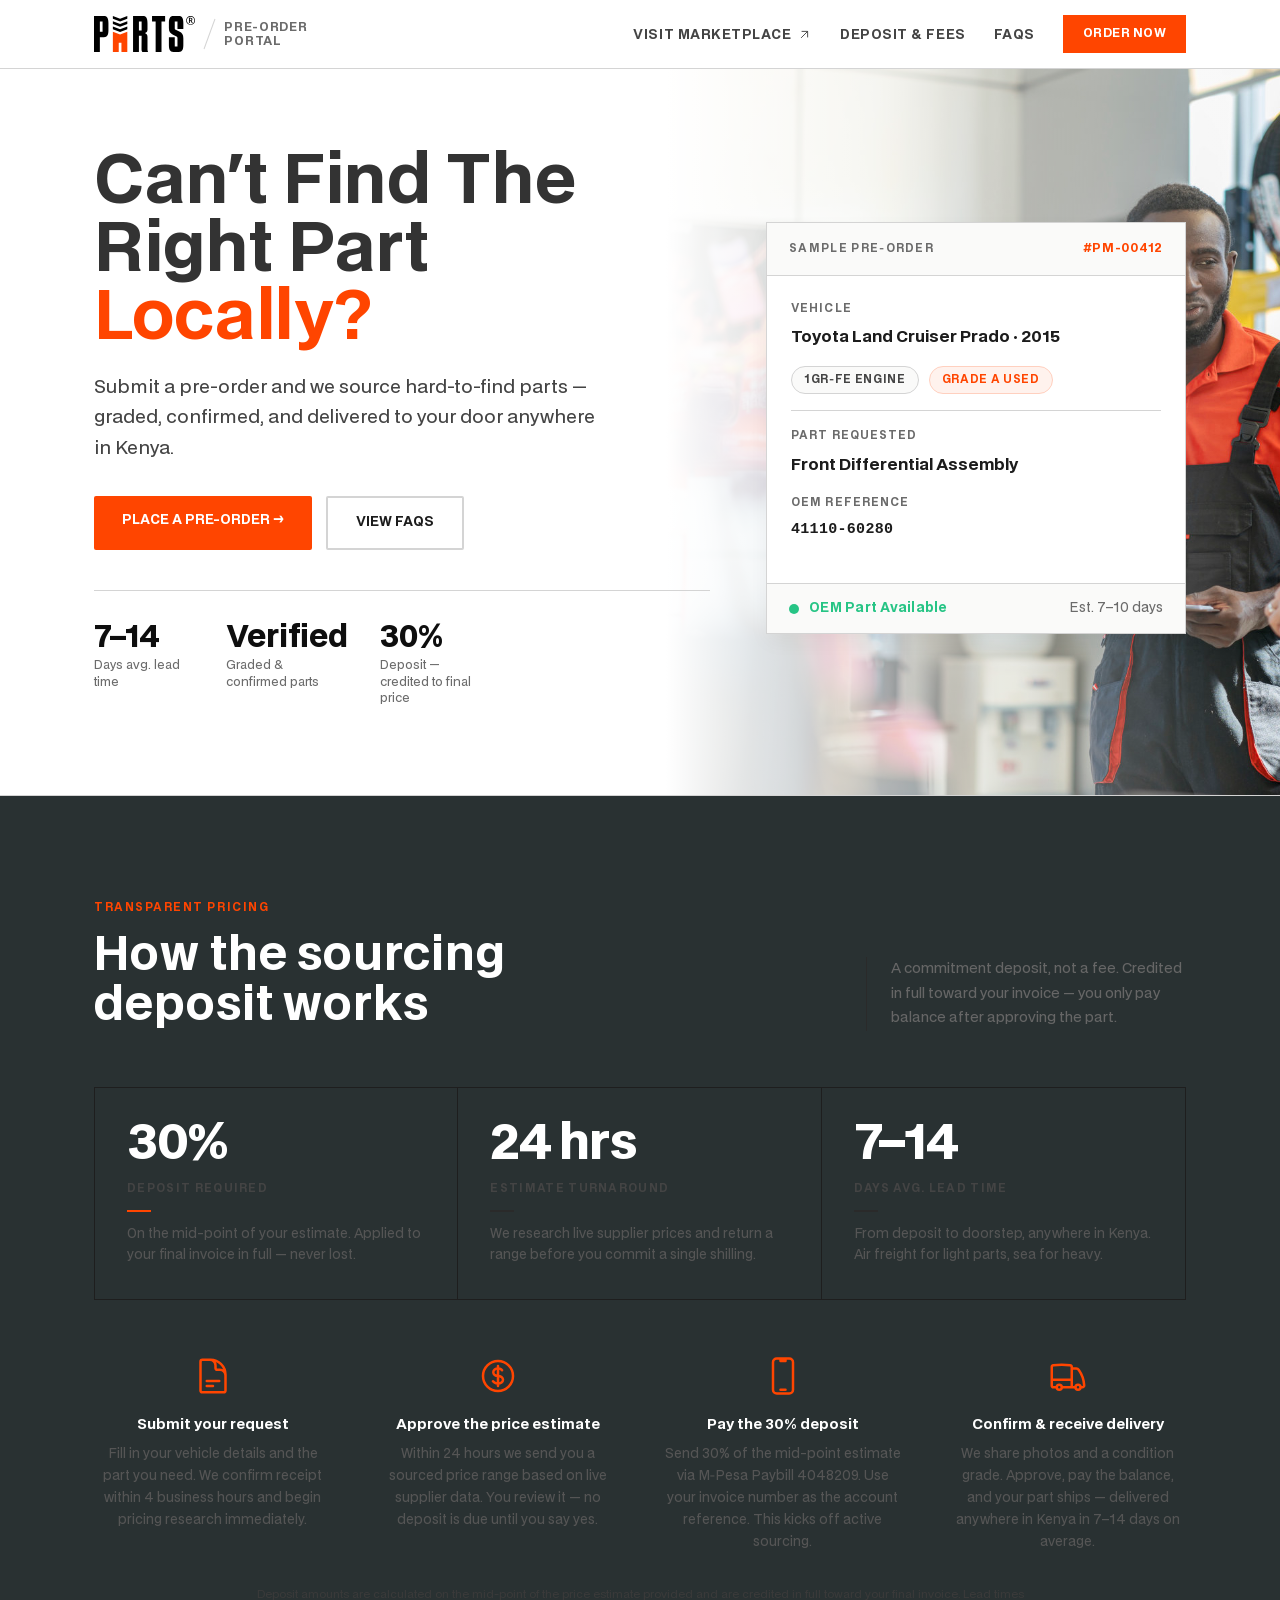
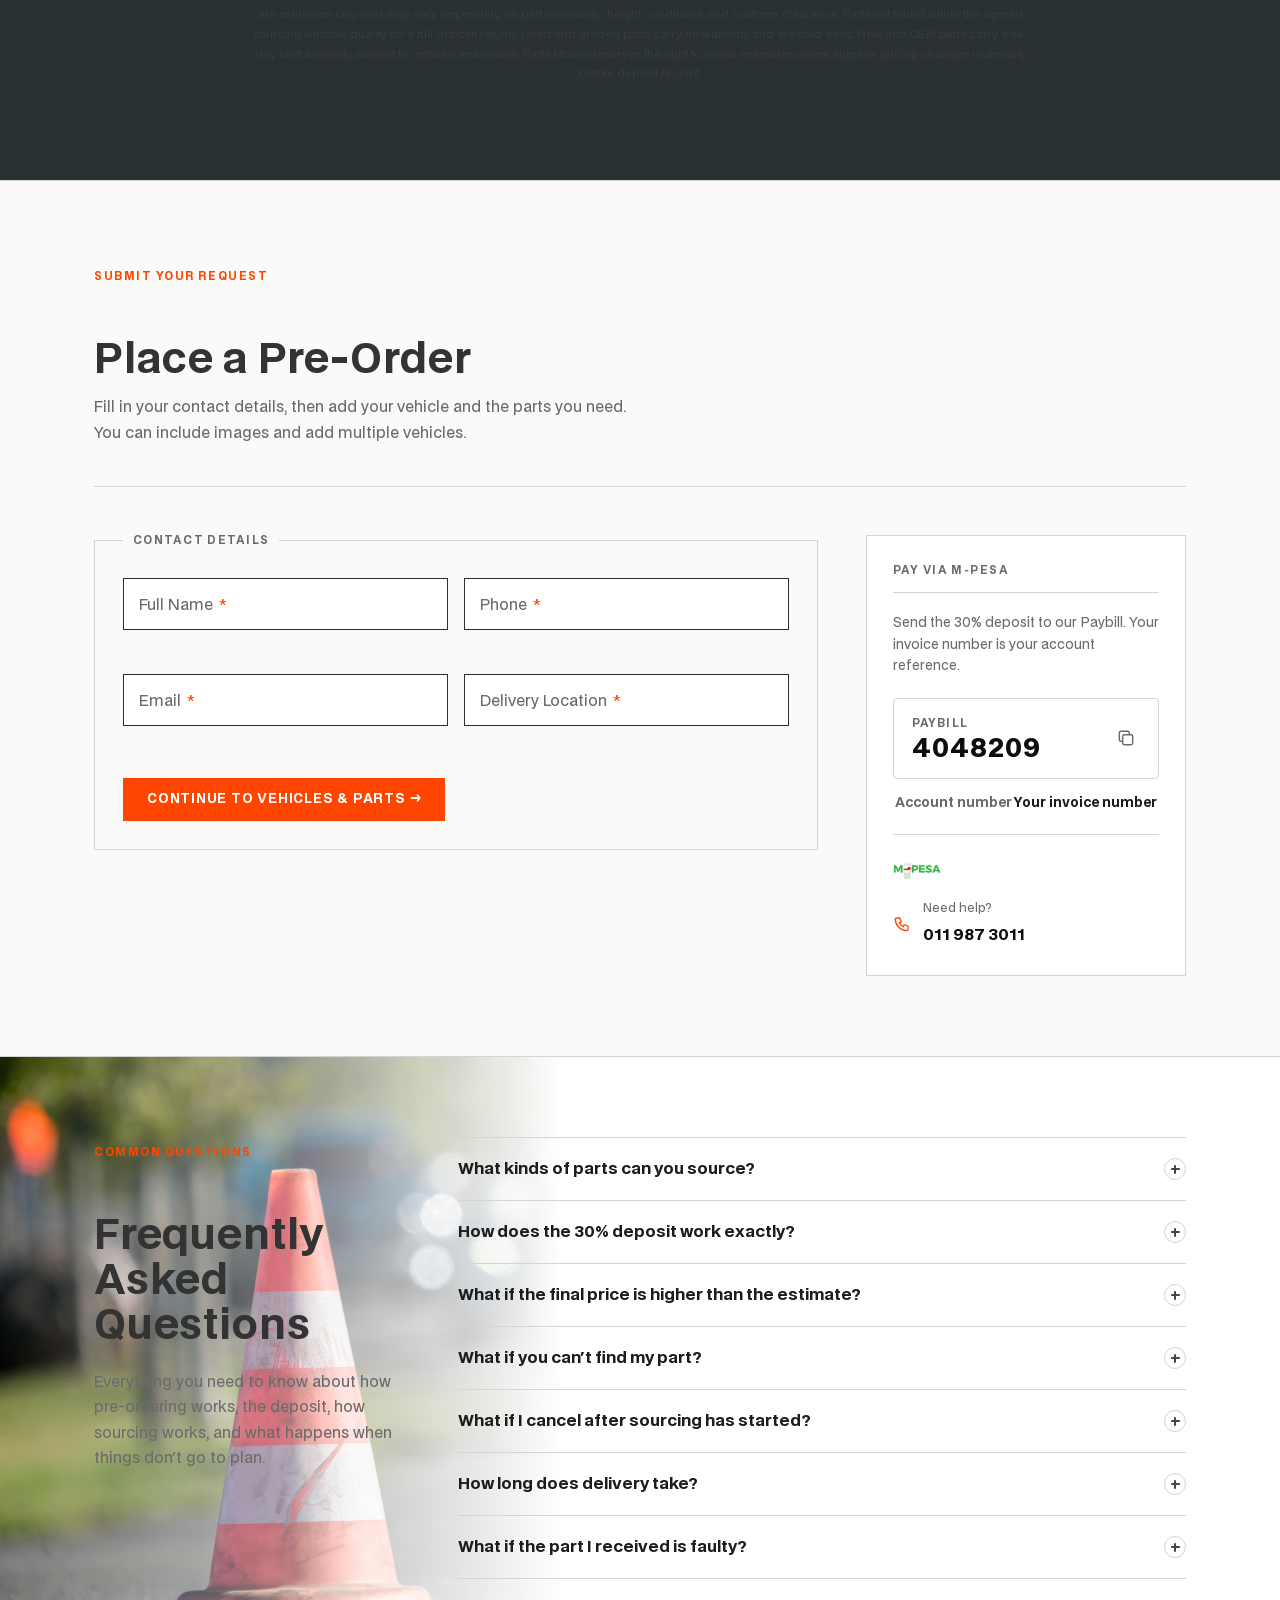
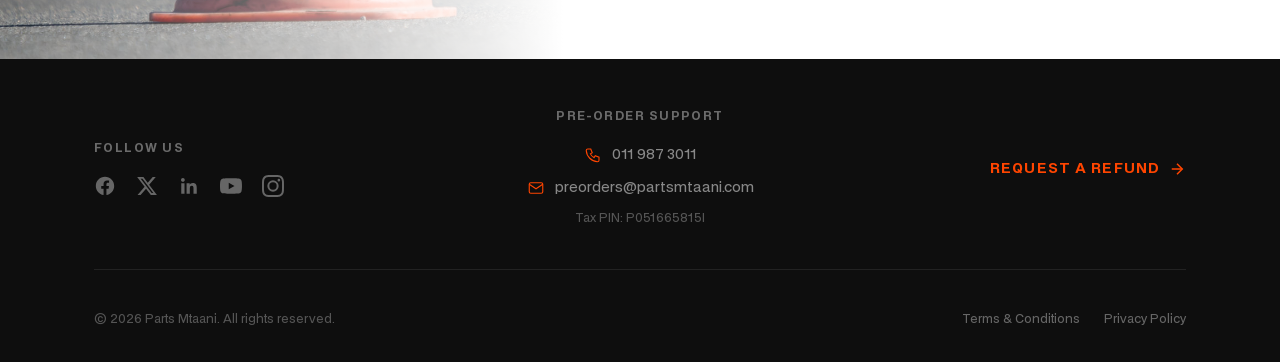
==== index.html @ 6c91dc9e "Update index.html" ====
<!DOCTYPE html>
<html lang="en">
<head>
  <meta charset="utf-8">
  <meta name="viewport" content="width=device-width, initial-scale=1, shrink-to-fit=no">
  <meta name="description" content="Pre-order auto parts for multiple vehicles — source genuine OEM &amp; aftermarket parts across Kenya.">
  <meta property="og:title" content="Pre-Order Auto Parts | Parts Mtaani">
  <meta property="og:description" content="Source genuine auto parts for multiple vehicles with quality verification and warranty — delivered across Kenya.">
  <title>Pre-Order Parts | Parts Mtaani</title>
  <link rel="stylesheet" href="assets/css/uikit.min.css">
  <link rel="preconnect" href="https://fonts.googleapis.com">
  <link rel="preconnect" href="https://fonts.gstatic.com" crossorigin>
  <link href="https://fonts.googleapis.com/css2?family=Outfit:wght@600;700;800&family=Inter:opsz,wght@14..32,400;14..32,500;14..32,600&display=swap" rel="stylesheet">
  <link rel="stylesheet" href="assets/css/styles.css">
  <link rel="icon" href="favicon.svg">
  <style>
    @media (max-width: 900px) {
      #sourcing-fee .sf-stat-bar { grid-template-columns: 1fr !important; }
      #sourcing-fee .sf-stat-bar > div { border-right: none !important; border-bottom: 1px solid #1e1e1e; }
      #sourcing-fee .sf-header-inner { flex-direction: column !important; align-items: flex-start !important; }
      #sourcing-fee .sf-steps-row { grid-template-columns: 1fr 1fr !important; gap: 32px !important; }
    }
    @media (max-width: 600px) {
      #sourcing-fee .sf-stat-num { font-size: 36px !important; }
      #sourcing-fee .sf-steps-row { grid-template-columns: 1fr !important; gap: 28px !important; }
      #sourcing-fee .sf-steps-row > div { flex-direction: row !important; align-items: flex-start !important; text-align: left !important; gap: 16px !important; }
      #sourcing-fee .sf-steps-row > div svg { width: 28px !important; height: 28px !important; margin-top: 2px; }
    }
    /* Border unification */
    .form-fieldset { border-color: var(--line) !important; }
    .payment-aside { border-color: var(--line) !important; }
  </style>
<body>

<!-- NAV -->
<nav class="nav">
  <div class="nav-inner">
    <a class="logo" href="/">
      <img class="logo-img" src="assets/img/logo.svg" alt="Parts Mtaani" onerror="this.style.display='none'">
      <span class="logo-slash"></span>
      <span class="logo-sub">pre-order<br>portal</span>
    </a>
    <ul class="nav-links" id="nav-links">
      <li><a href="https://prelaunch.partsmtaani.com" target="_blank" rel="noopener">Visit Marketplace
        <svg viewBox="0 0 24 24" fill="none" stroke="currentColor" stroke-width="1.75" stroke-linecap="round" stroke-linejoin="round"><path stroke="none" d="M0 0h24v24H0z" fill="none"/><line x1="17" y1="7" x2="7" y2="17"/><polyline points="8 7 17 7 17 16"/></svg>
      </a></li>
      <li><a href="#sourcing-fee">Deposit &amp; Fees</a></li>
      <li><a href="#faq">FAQs</a></li>
      <li><a href="#order-form" class="btn-nav">Order Now</a></li>
    </ul>
    <button class="nav-hamburger" id="nav-hamburger" aria-label="Menu">
      <svg class="hamburger-icon" width="20" height="20" viewBox="0 0 24 24" fill="none" stroke="currentColor" stroke-width="2" stroke-linecap="round" stroke-linejoin="round"><path d="M3.75 6.75h16.5M3.75 12h16.5m-16.5 5.25h16.5"/></svg>
      <svg class="close-icon" width="20" height="20" viewBox="0 0 24 24" fill="none" stroke="currentColor" stroke-width="2" stroke-linecap="round" stroke-linejoin="round" style="display:none;"><path d="M18 6L6 18M6 6l12 12"/></svg>
    </button>
  </div>
</nav>

<!-- HERO -->
<section id="hero">
  <div class="wrap">
    <div class="hero-grid">
      <div>
        <h1>Can't Find The Right Part <em style="font-style:normal;color:var(--orange)">Locally?</em></h1>
        <p class="hero-desc">Submit a pre-order and we source hard-to-find parts — graded, confirmed, and delivered to your door anywhere in Kenya.</p>
        <div class="hero-actions">
          <a href="#order-form" class="btn-primary">Place a Pre-Order →</a>
          <a href="#faq" class="btn-outline">View FAQs</a>
        </div>
        <div class="hero-stats">
          <div><div class="hero-stat-num">7–14</div><div class="hero-stat-label">Days avg. lead time</div></div>
          <div><div class="hero-stat-num">Verified</div><div class="hero-stat-label">Graded &amp; confirmed parts</div></div>
          <div><div class="hero-stat-num">30%</div><div class="hero-stat-label">Deposit — credited to final price</div></div>
        </div>
      </div>
      <div class="hero-card">
        <div class="hero-card-header">
          <span class="hero-card-eyebrow">Sample Pre‑Order</span>
          <span class="hero-card-id">#PM-00412</span>
        </div>
        <div class="hero-card-body">
          <div class="field">
            <div class="hc-label">Vehicle</div>
            <div class="hc-val">Toyota Land Cruiser Prado · 2015</div>
          </div>
          <div class="hc-meta-row">
            <span class="hc-meta-pill">1GR‑FE Engine</span>
            <span class="hc-meta-pill orange">Grade A Used</span>
          </div>
          <hr class="hc-divider">
          <div class="field">
            <div class="hc-label">Part Requested</div>
            <div class="hc-val">Front Differential Assembly</div>
          </div>
          <div class="field">
            <div class="hc-label">OEM Reference</div>
            <div class="hc-val hc-val-mono">41110‑60280</div>
          </div>
        </div>
        <div class="hero-card-footer">
          <div class="hc-status-row">
            <span class="hc-status-dot"></span>
            <span class="hc-status-label">OEM Part Available</span>
          </div>
          <span class="hc-eta">Est. 7–10 days</span>
        </div>
      </div>
    </div>
  </div>
</section>

<!-- SOURCING FEE -->
<section id="sourcing-fee" style="background-color:#293132;background-image:url('data:image/svg+xml,%3Csvg xmlns=''http://www.w3.org/2000/svg'' width=''360'' height=''360'' viewBox=''0 0 360 360''%3E%3Cpath fill=''%23d7cdcc'' fill-opacity=''0.09'' d=''M0 85.02l4.62-4.27a49.09 49.09 0 0 0 7.33 3.74l-1.2 10.24 2.66.87 5.05-9c2.62.65 5.34 1.08 8.12 1.28L28.6 98h2.8l2.02-10.12c2.74-.2 5.46-.62 8.12-1.28l5.05 8.99 2.66-.86-1.2-10.24c2.55-1.03 5-2.29 7.33-3.74l7.58 7 2.26-1.65-4.3-9.38a48.3 48.3 0 0 0 5.8-5.8l9.38 4.3 1.65-2.26-7-7.58a49.09 49.09 0 0 0 3.74-7.33l10.24 1.2.87-2.66-9-5.05a48.07 48.07 0 0 0 1.28-8.12L88 41.4v-2.8l-10.12-2.02c-.2-2.74-.62-5.46-1.28-8.12l8.99-5.05-.86-2.66-10.24 1.2c-1.03-2.55-2.29-5-3.74-7.33l7-7.58-1.65-2.26-9.38 4.3a48.3 48.3 0 0 0-5.8-5.8L62.42 0h2.16l-1.25 2.72a50.31 50.31 0 0 1 3.95 3.95l9.5-4.36 3.52 4.85-7.08 7.68c.94 1.6 1.79 3.27 2.54 4.98l10.38-1.21 1.85 5.7-9.11 5.12c.39 1.8.68 3.65.87 5.52L90 37v6l-10.25 2.05a49.9 49.9 0 0 1-.87 5.52l9.11 5.12-1.85 5.7-10.38-1.21c-.75 1.7-1.6 3.37-2.54 4.98l7.08 7.68-3.52 4.85-9.5-4.36a50.31 50.31 0 0 1-3.95 3.95l4.36 9.5-4.85 3.52-7.68-7.08c-1.6.94-3.27 1.79-4.98 2.54l1.21 10.38-5.7 1.85-5.12-9.11c-1.8.39-3.65.68-5.52.87L33 100h-6l-2.05-10.25a49.9 49.9 0 0 1-5.52-.87l-5.12 9.11-5.7-1.85 1.21-10.38c-1.7-.75-3.37-1.6-4.98-2.54L0 87.68v-2.66zM0 52.7V27.3l8.38 4.84a22.96 22.96 0 0 0 0 15.72L0 52.7zm0-39.16A39.91 39.91 0 0 1 26 .2v17.15a22.98 22.98 0 0 0-13.62 7.86L0 18.06v-4.52zm0 52.92v-4.52l12.38-7.15A22.98 22.98 0 0 0 26 62.65V79.8A39.91 39.91 0 0 1 0 66.46zM34 79.8V62.65a22.98 22.98 0 0 0 13.62-7.86l14.85 8.58A39.97 39.97 0 0 1 34 79.8zm32.48-23.36l-14.86-8.58a22.96 22.96 0 0 0 0-15.72l14.86-8.58A39.86 39.86 0 0 1 70 40a39.9 39.9 0 0 1-3.52 16.44zm-4.01-39.8L47.62 25.2A22.98 22.98 0 0 0 34 17.35V.2a39.97 39.97 0 0 1 28.47 16.43v.01zM0 50.38l5.98-3.45a25.01 25.01 0 0 1 0-13.88L0 29.6v20.78zm.5-34.35l11.48 6.63c3.27-3.4 7.44-5.8 12.02-6.94V2.47A37.96 37.96 0 0 0 .5 16.04v-.01zm0 47.92A37.96 37.96 0 0 0 24 77.53V64.28a24.97 24.97 0 0 1-12.02-6.95L.5 63.96v-.01zM36 77.53a37.96 37.96 0 0 0 23.5-13.57l-11.48-6.63A24.97 24.97 0 0 1 36 64.28v13.25zm29.5-23.96a37.91 37.91 0 0 0 0-27.14l-11.48 6.63a25.01 25.01 0 0 1 0 13.88l11.49 6.63h-.01zm-6-37.53A37.96 37.96 0 0 0 36 2.47v13.25c4.66 1.15 8.8 3.6 12.02 6.95l11.48-6.63zM30 54a14 14 0 1 1 0-28 14 14 0 0 1 0 28zm0-2a12 12 0 1 0 0-24 12 12 0 0 0 0 24zm0-2a10 10 0 1 1 0-20 10 10 0 0 1 0 20zm0-2a8 8 0 1 0 0-16 8 8 0 0 0 0 16zm77.47 45.17l-1.62-5.97 5.67-2.06 2.61 5.64c1.09-.25 2.2-.44 3.33-.58l.52-6.2h6.04l.52 6.2c1.13.14 2.24.33 3.33.58l2.6-5.64 5.68 2.06-1.62 5.97c1.02.51 2 1.07 2.95 1.69l4.35-4.38 4.62 3.88-3.53 5c.8.84 1.53 1.71 2.23 2.62l5.52-2.6 3.02 5.23-4.98 3.46c.46 1.06.86 2.14 1.2 3.25l6.02-.54 1.05 5.94-5.84 1.54c.07 1.16.07 2.32 0 3.48l5.84 1.54-1.05 5.94-6.02-.54c-.34 1.1-.74 2.2-1.2 3.25l4.98 3.46-3.02 5.22-5.52-2.6c-.7.92-1.44 1.8-2.23 2.62l3.53 5-4.62 3.89-4.35-4.38a30.2 30.2 0 0 1-2.95 1.69l1.62 5.97-5.67 2.06-2.61-5.64c-1.09.25-2.2.44-3.33.58l-.52 6.2h-6.04l-.52-6.2a30.27 30.27 0 0 1-3.33-.58l-2.6 5.64-5.68-2.06 1.62-5.97c-1.01-.5-2-1.07-2.95-1.69l-4.35 4.38-4.62-3.88 3.53-5a32.5 32.5 0 0 1-2.23-2.62l-5.52 2.6-3.02-5.23 4.98-3.46a29.66 29.66 0 0 1-1.2-3.25l-6.02.54-1.05-5.94 5.84-1.54a30.28 30.28 0 0 1 0-3.48l-5.84-1.54 1.05-5.94 6.02.54c.34-1.1.74-2.2 1.2-3.25l-4.98-3.46 3.02-5.22 5.52 2.6c.7-.92 1.44-1.8 2.23-2.62l-3.53-5 4.62-3.89 4.35 4.38a30.2 30.2 0 0 1 2.95-1.69zm15.2-1.12l-.5-6.05h-2.34l-.5 6.05c-2.18.13-4.3.5-6.32 1.1l-2.54-5.5-2.2.8 1.6 5.85a27.97 27.97 0 0 0-5.56 3.21l-4.27-4.3-1.79 1.5 3.5 4.95a28.14 28.14 0 0 0-4.12 4.92l-5.5-2.59-1.16 2.02 4.98 3.46a27.8 27.8 0 0 0-2.2 6.03l-6.03-.55-.4 2.3 5.86 1.54a28.3 28.3 0 0 0 0 6.42l-5.87 1.55.4 2.3 6.05-.56a27.8 27.8 0 0 0 2.2 6.03l-5 3.47 1.17 2.02 5.49-2.59a28.14 28.14 0 0 0 4.12 4.92l-3.5 4.96 1.79 1.5 4.27-4.31a27.97 27.97 0 0 0 5.56 3.21l-1.6 5.85 2.2.8 2.54-5.5c2.02.6 4.14.97 6.32 1.1l.5 6.05h2.34l.5-6.05c2.18-.13 4.3-.5 6.32-1.1l2.54 5.5 2.2-.8-1.6-5.85a27.97 27.97 0 0 0 5.56-3.21l4.27 4.3 1.79-1.5-3.5-4.95a28.14 28.14 0 0 0 4.12-4.92l5.5 2.59 1.16-2.02-4.98-3.46a27.8 27.8 0 0 0 2.2-6.03l6.03.55.4-2.3-5.86-1.54a28.3 28.3 0 0 0 0-6.42l5.87-1.55-.4-2.3-6.05.56a27.8 27.8 0 0 0-2.2-6.03l4.99-3.46-1.17-2.02-5.49 2.59a28.14 28.14 0 0 0-4.12-4.92l3.5-4.96-1.79-1.5-4.27 4.31a27.97 27.97 0 0 0-5.56-3.21l1.6-5.85-2.2-.8-2.54 5.5c-2.02-.6-4.14-.97-6.32-1.1l.01-.01zM121 128a8 8 0 1 1 0-16 8 8 0 0 1 0 16zm0-2a6 6 0 1 0 0-12 6 6 0 0 0 0 12zm0-18a5 5 0 1 1 0-10 5 5 0 0 1 0 10zm8.49 3.51a5 5 0 1 1 6.95-7.2 5 5 0 0 1-6.95 7.2zM133 120a5 5 0 1 1 10 0 5 5 0 0 1-10 0zm-3.51 8.49a5 5 0 1 1 7.2 6.95 5 5 0 0 1-7.2-6.95zM121 132a5 5 0 1 1 0 10 5 5 0 0 1 0-10zm-8.49-3.51a5 5 0 1 1-6.95 7.2 5 5 0 0 1 6.95-7.2zM109 120a5 5 0 1 1-10 0 5 5 0 0 1 10 0zm3.51-8.49a5 5 0 1 1-7.2-6.95 5 5 0 0 1 7.2 6.95zM121 106a3 3 0 1 0 0-6 3 3 0 0 0 0 6zm9.9 4.1a3 3 0 1 0 4.39-4.09 3 3 0 0 0-4.39 4.09zm4.1 9.9a3 3 0 1 0 6 0 3 3 0 0 0-6 0zm-4.1 9.9a3 3 0 1 0 4.09 4.39 3 3 0 0 0-4.09-4.39zM121 134a3 3 0 1 0 0 6 3 3 0 0 0 0-6zm-9.9-4.1a3 3 0 1 0-4.39 4.09 3 3 0 0 0 4.39-4.09zM107 120a3 3 0 1 0-6 0 3 3 0 0 0 6 0zm4.1-9.9a3 3 0 1 0-4.09-4.39 3 3 0 0 0 4.09 4.39zm129.42-6.95v.01c.87.07 1.74.17 2.6.3l1.5-3.91 1.94-3.64 3.89.97v4.13l-.5 4.13c.83.28 1.64.59 2.44.93l2.42-3.43 2.76-3.07 3.54 1.88-1 4-1.49 3.89c.73.47 1.45.97 2.15 1.49l3.19-2.76 3.42-2.3 2.97 2.67-1.93 3.65-2.38 3.4c.6.64 1.2 1.3 1.76 1.99l3.68-1.94 3.85-1.48 2.29 3.28-2.7 3.11-3.12 2.82c.43.76.84 1.53 1.22 2.32l4.04-1 4.1-.5 1.43 3.73-3.37 2.37-3.7 1.98c.23.84.44 1.68.62 2.54l4.17.01 4.1.5.48 3.97-3.85 1.48-4.06 1.02c.03.87.03 1.75 0 2.62l4.06 1.02 3.85 1.48-.48 3.97-4.1.51h-4.17c-.18.86-.39 1.71-.63 2.54l3.7 1.98 3.38 2.37-1.43 3.73-4.1-.5-4.04-1c-.38.79-.79 1.56-1.22 2.32l3.13 2.82 2.7 3.11-2.3 3.28-3.85-1.48-3.68-1.95a37 37 0 0 1-1.76 2l2.38 3.41 1.93 3.64-2.97 2.67-3.42-2.3-3.19-2.76a40.1 40.1 0 0 1-2.15 1.48l1.48 3.9 1 4-3.53 1.88-2.76-3.07-2.42-3.43c-.8.33-1.61.65-2.45.93l.5 4.13v4.13l-3.88.97-1.94-3.65-1.5-3.9c-.86.13-1.73.23-2.6.31L240 187l-1 4h-4l-1-4-.52-4.16a37.6 37.6 0 0 1-2.6-.3l-1.5 3.91-1.94 3.64-3.89-.97v-4.13l.5-4.13c-.83-.28-1.64-.59-2.44-.93l-2.42 3.43-2.76 3.07-3.54-1.88 1-4 1.49-3.89c-.74-.47-1.45-.97-2.15-1.49l-3.19 2.76-3.42 2.3-2.97-2.67 1.93-3.65 2.38-3.4c-.61-.65-1.2-1.31-1.76-1.99l-3.68 1.94-3.85 1.48-2.29-3.28 2.7-3.11 3.12-2.82c-.43-.76-.84-1.53-1.22-2.32l-4.04 1-4.1.5-1.43-3.73 3.37-2.37 3.7-1.98c-.23-.84-.44-1.68-.62-2.54l-4.17-.01-4.1-.5-.48-3.97 3.85-1.48 4.06-1.02c-.03-.87-.03-1.75 0-2.62l-4.06-1.02-3.85-1.48.48-3.97 4.1-.51h4.17c.18-.86.39-1.71.63-2.54l-3.7-1.98-3.38-2.37 1.43-3.73 4.1.5 4.04 1c.38-.79.79-1.56 1.22-2.32l-3.13-2.82-2.7-3.11 2.3-3.28 3.85 1.48 3.68 1.95a37 37 0 0 1 1.76-2l-2.38-3.41-1.93-3.64 2.97-2.67 3.42 2.3 3.19 2.76c.7-.52 1.41-1.02 2.15-1.48l-1.48-3.9-1-4 3.53-1.88 2.76 3.07 2.42 3.43c.8-.33 1.61-.65 2.45-.93l-.5-4.13v-4.13l3.88-.97 1.94 3.65 1.5 3.9c.86-.13 1.73-.23 2.6-.31L234 99l1-4h4l1 4 .52 4.15zm-14.3 3.4c-1.83.54-3.6 1.21-5.3 2l-3.5-4.97-1.38-1.53-.88.47.5 2 2.16 5.67a38.09 38.09 0 0 0-4.66 3.22l-4.61-4-1.71-1.15-.75.67.97 1.82 3.47 4.98a38.22 38.22 0 0 0-3.79 4.28l-5.37-2.84-1.92-.74-.57.82 1.35 1.56 4.52 4.09a37.9 37.9 0 0 0-2.64 5l-5.89-1.45-2.04-.25-.36.94 1.69 1.18 5.36 2.87a37.74 37.74 0 0 0-1.35 5.5l-6.08.01-2.04.25-.12 1 1.92.73 5.9 1.5a38.54 38.54 0 0 0 0 5.65l-5.9 1.49-1.92.74.12.99 2.04.25 6.08.01c.31 1.86.77 3.7 1.35 5.5l-5.36 2.87-1.7 1.18.37.94 2.04-.25 5.9-1.46a37.9 37.9 0 0 0 2.63 5.01l-4.52 4.1-1.35 1.55.57.82 1.92-.74 5.37-2.84a38.22 38.22 0 0 0 3.8 4.28l-3.48 4.98-.97 1.82.75.67 1.7-1.15 4.62-4a38.09 38.09 0 0 0 4.66 3.22l-2.17 5.67-.5 2 .89.47 1.38-1.53 3.5-4.98c1.7.8 3.47 1.47 5.3 2l-.73 6.04v2.06l.97.24.97-1.82 2.2-5.68c1.83.36 3.7.6 5.62.68L236 187l.5 2h1l.5-2 .75-6.04a38.2 38.2 0 0 0 5.62-.68l2.2 5.68.97 1.82.97-.24v-2.06l-.73-6.03c1.83-.54 3.6-1.21 5.3-2l3.5 4.97 1.38 1.53.88-.47-.5-2-2.16-5.67a38.09 38.09 0 0 0 4.66-3.22l4.61 4 1.71 1.15.75-.67-.97-1.82-3.47-4.98a38.22 38.22 0 0 0 3.79-4.28l5.37 2.84 1.92.74.57-.82-1.35-1.56-4.52-4.09c1-1.6 1.88-3.27 2.64-5l5.89 1.45 2.04.25.36-.94-1.69-1.18-5.36-2.87a37.4 37.4 0 0 0 1.35-5.5l6.08-.01 2.04-.25.12-1-1.92-.73-5.9-1.5c.14-1.88.14-3.77 0-5.65l5.9-1.49 1.92-.74-.12-.99-2.04-.25-6.08-.01a37.4 37.4 0 0 0-1.35-5.5l5.36-2.87 1.7-1.18-.37-.94-2.04.25-5.9 1.46a37.9 37.9 0 0 0-2.63-5.01l4.52-4.1 1.35-1.55-.57-.82-1.92.74-5.37 2.84a38.22 38.22 0 0 0-3.8-4.28l3.48-4.98.97-1.82-.75-.67-1.7 1.15-4.62 4a38.09 38.09 0 0 0-4.66-3.22l2.17-5.67.5-2-.89-.47-1.38 1.53-3.5 4.98c-1.7-.8-3.47-1.47-5.3-2l.73-6.04v-2.06l-.97-.24-.97 1.82-2.2 5.68c-1.83-.36-3.7-.6-5.62-.68L238 99l-.5-2h-1l-.5 2-.75 6.04c-1.92.09-3.8.32-5.62.68l-2.2-5.68-.97-1.82-.97.24v2.06l.73 6.03zm-5.85 5.65A34.82 34.82 0 0 1 236 108v6a28.8 28.8 0 0 0-12.63 3.39l-3-5.2v.01zm2.8.83l1 1.74a30.8 30.8 0 0 1 9.83-2.63v-2.01a32.8 32.8 0 0 0-10.83 2.9zm-4.53.17l3 5.2a29.12 29.12 0 0 0-9.24 9.24l-5.2-3a35.18 35.18 0 0 1 11.44-11.44zm-.67 2.84a33.19 33.19 0 0 0-7.93 7.93l1.74 1a31.18 31.18 0 0 1 7.2-7.2l-1.01-1.73zm-11.77 10.33h-.01l5.2 3A28.8 28.8 0 0 0 208 142h-6a34.82 34.82 0 0 1 4.2-15.63zm.83 2.8a32.8 32.8 0 0 0-2.9 10.83h2.01a30.8 30.8 0 0 1 2.63-9.83l-1.74-1zM202.01 144h6.01c.15 4.41 1.3 8.73 3.38 12.63l-5.2 3a34.82 34.82 0 0 1-4.19-15.63zm2.12 2a32.8 32.8 0 0 0 2.9 10.84l1.74-1a30.8 30.8 0 0 1-2.63-9.84h-2.01zm3.07 15.36l5.2-3c2.34 3.74 5.5 6.9 9.24 9.24l-3 5.2a35.18 35.18 0 0 1-11.44-11.44zm2.84.67a33.19 33.19 0 0 0 7.93 7.93l1-1.74a31.18 31.18 0 0 1-7.2-7.2l-1.73 1.01zm10.33 11.77v.01l3-5.2A28.85 28.85 0 0 0 236 172v6a34.82 34.82 0 0 1-15.63-4.2zm2.8-.83a32.8 32.8 0 0 0 10.83 2.9v-2.01a30.8 30.8 0 0 1-9.83-2.63l-1 1.74zm14.83 5.02v-6.01c4.41-.15 8.73-1.3 12.63-3.38l3 5.2a34.82 34.82 0 0 1-15.63 4.19zm2-2.12a32.8 32.8 0 0 0 10.84-2.9l-1-1.74a30.8 30.8 0 0 1-9.84 2.63v2.01zm15.36-3.07l-3-5.2c3.74-2.34 6.9-5.5 9.24-9.24l5.2 3a35.18 35.18 0 0 1-11.44 11.44zm.67-2.84a33.19 33.19 0 0 0 7.93-7.93l-1.74-1a31.18 31.18 0 0 1-7.2 7.2l1.01 1.73zm11.77-10.33h.01l-5.2-3A28.85 28.85 0 0 0 266 144h6a34.82 34.82 0 0 1-4.2 15.63zm-.83-2.8a32.8 32.8 0 0 0 2.9-10.83h-2.01a30.8 30.8 0 0 1-2.63 9.83l1.74 1zm5.02-14.83h-6.01a28.85 28.85 0 0 0-3.38-12.63l5.2-3a34.82 34.82 0 0 1 4.19 15.63zm-2.12-2a32.8 32.8 0 0 0-2.9-10.84l-1.74 1a30.8 30.8 0 0 1 2.63 9.84h2.01zm-3.07-15.36l-5.2 3a29.12 29.12 0 0 0-9.24-9.24l3-5.2a35.18 35.18 0 0 1 11.44 11.44zm-2.84-.67a33.19 33.19 0 0 0-7.93-7.93l-1 1.74a31.18 31.18 0 0 1 7.2 7.2l1.73-1.01zM238 108a34.82 34.82 0 0 1 15.63 4.19l-3 5.2a28.85 28.85 0 0 0-12.63-3.38V108zm12.84 5.02a32.8 32.8 0 0 0-10.84-2.9v2.01a30.8 30.8 0 0 1 9.83 2.63l1-1.74h.01zM237 156a13 13 0 1 1 0-26 13 13 0 0 1 0 26zm0-2a11 11 0 1 0 0-22 11 11 0 0 0 0 22zM137.54 0h56.92l-.74 1.03c.57.7 1.12 1.4 1.64 2.14l7.75-2.9 2 3.46-6.38 5.25c.37.82.72 1.65 1.03 2.5l8.22-.8 1.04 3.86-7.52 3.43c.15.88.26 1.77.35 2.67L210 22v4l-8.15 1.36c-.09.9-.2 1.8-.35 2.67l7.52 3.43-1.04 3.86-8.22-.8c-.31.85-.66 1.68-1.03 2.5l6.38 5.25-2 3.46-7.75-2.9c-.52.74-1.07 1.45-1.64 2.14l4.8 6.73-2.82 2.83-6.73-4.8c-.7.56-1.4 1.11-2.14 1.63l2.9 7.75-3.46 2-5.25-6.38c-.82.37-1.65.72-2.5 1.03l.8 8.22-3.86 1.04-3.43-7.52c-.88.15-1.77.26-2.67.35L168 68h-4l-1.36-8.15c-.9-.09-1.8-.2-2.67-.35l-3.43 7.52-3.86-1.04.8-8.22c-.85-.31-1.68-.66-2.5-1.03l-5.25 6.38-3.46-2 2.9-7.75a36.15 36.15 0 0 1-2.14-1.64l-6.73 4.8-2.83-2.82 4.8-6.73c-.56-.7-1.11-1.4-1.63-2.14l-7.75 2.9-2-3.46 6.38-5.25c-.37-.82-.72-1.65-1.03-2.5l-8.22.8-1.04-3.86 7.52-3.43c-.15-.88-.26-1.77-.35-2.67L122 26v-4l8.15-1.36c.09-.9.2-1.8.35-2.67l-7.52-3.43 1.04-3.86 8.22.8c.31-.85.66-1.68 1.03-2.5l-6.38-5.25 2-3.46 7.75 2.9c.52-.74 1.07-1.45 1.64-2.14L137.54 0zm2.43 0l.83 1.17a34.14 34.14 0 0 0-3.38 4.4l-7.63-2.86-.33.58 6.29 5.18a33.79 33.79 0 0 0-2.13 5.12l-8.1-.78-.18.64 7.42 3.37a34.02 34.02 0 0 0-.72 5.5L124 23.68v.66l8.04 1.34c.1 1.88.33 3.72.72 5.5l-7.42 3.38.18.64 8.1-.78a33.88 33.88 0 0 0 2.13 5.12l-6.29 5.18.33.58 7.63-2.86c1 1.56 2.14 3.03 3.38 4.4l-4.73 6.63.47.47 6.63-4.73a34.14 34.14 0 0 0 4.4 3.38l-2.86 7.63.58.33 5.18-6.29c1.63.84 3.35 1.56 5.12 2.13l-.78 8.1.64.18 3.37-7.42c1.79.39 3.63.63 5.5.72l1.35 8.04h.66l1.34-8.04c1.88-.1 3.72-.33 5.5-.72l3.38 7.42.64-.18-.78-8.1a33.88 33.88 0 0 0 5.12-2.13l5.18 6.29.58-.33-2.86-7.63c1.56-1 3.03-2.14 4.4-3.38l6.63 4.73.47-.47-4.73-6.63a34.14 34.14 0 0 0 3.38-4.4l7.63 2.86.33-.58-6.29-5.18a33.79 33.79 0 0 0 2.13-5.12l8.1.78.18-.64-7.42-3.37c.39-1.79.63-3.63.72-5.5l8.04-1.35v-.66l-8.04-1.34c-.1-1.88-.33-3.72-.72-5.5l7.42-3.38-.18-.64-8.1.78a33.79 33.79 0 0 0-2.13-5.12l6.29-5.18-.33-.58-7.63 2.86c-1-1.56-2.14-3.03-3.38-4.4l.83-1.17h-52.06V0zm-2.82 27h14.15A15.02 15.02 0 0 0 163 38.7v14.15A29.01 29.01 0 0 1 137.15 27zm12.57-27H163v9.3A15.02 15.02 0 0 0 151.3 21h-14.15a28.99 28.99 0 0 1 12.57-21zM169 52.85V38.7A15.02 15.02 0 0 0 180.7 27h14.15A29.01 29.01 0 0 1 169 52.85zM182.28 0a28.99 28.99 0 0 1 12.57 21H180.7A15.02 15.02 0 0 0 169 9.3V0h13.28zm-42.82 29A27.03 27.03 0 0 0 161 50.54V40.25A17.04 17.04 0 0 1 149.75 29h-10.29zm14.16-29a27.04 27.04 0 0 0-14.16 19h10.29A17.04 17.04 0 0 1 161 7.75V0h-7.38zM171 50.54A27.03 27.03 0 0 0 192.54 29h-10.29A17.04 17.04 0 0 1 171 40.25v10.29zM178.38 0H171v7.75A17.04 17.04 0 0 1 182.25 19h10.29a27.04 27.04 0 0 0-14.16-19zM166 34a10 10 0 1 1 0-20 10 10 0 0 1 0 20zm0-2a8 8 0 1 0 0-16 8 8 0 0 0 0 16zm-39.51 176.15l-10.67-7.95 6-10.4 12.23 5.27a23.97 23.97 0 0 1 8.4-4.86L144 177h12l1.55 13.21a23.97 23.97 0 0 1 8.4 4.86l12.23-5.27 6 10.4-10.67 7.95a24 24 0 0 1 0 9.7l10.67 7.95-6 10.4-12.23-5.27a23.97 23.97 0 0 1-8.4 4.86L156 249h-12l-1.55-13.21a23.97 23.97 0 0 1-8.4-4.86l-12.23 5.27-6-10.4 10.67-7.95a24.1 24.1 0 0 1 0-9.7zm29.25-16.4l-1.5-12.75h-8.48l-1.5 12.76c-3.75 1-7.1 2.99-9.79 5.65l-11.8-5.08-4.23 7.34 10.3 7.68c-.98 3.7-.98 7.6 0 11.3l-10.3 7.68 4.23 7.34 11.8-5.08a22.1 22.1 0 0 0 9.8 5.65l1.5 12.76h8.47l1.5-12.76c3.75-1 7.1-2.99 9.79-5.65l11.8 5.08 4.23-7.34-10.3-7.68c.98-3.7.98-7.6 0-11.3l10.3-7.68-4.23-7.34-11.8 5.08a21.98 21.98 0 0 0-9.8-5.65l.01-.01zM150 225a12 12 0 1 1 0-24 12 12 0 0 1 0 24zm0-2a10 10 0 1 0 0-20 10 10 0 0 0 0 20zm3.53 67.72l4.26.07.51 1.93-3.65 2.19c.11.63.2 1.27.25 1.92L159 298v2l-4.1 1.17c-.05.65-.14 1.29-.25 1.92l3.65 2.2-.51 1.92-4.26.07c-.22.61-.47 1.21-.74 1.8l2.96 3.05-1 1.74-4.13-1.04a24.1 24.1 0 0 1-1.18 1.54l2.07 3.72-1.42 1.42-3.72-2.07c-.5.41-1.01.8-1.54 1.18l1.04 4.13-1.74 1-3.05-2.96c-.59.27-1.19.52-1.8.74l-.07 4.26-1.93.51-2.19-3.65c-.63.11-1.27.2-1.92.25L132 327h-2l-1.17-4.1c-.65-.05-1.29-.14-1.92-.25l-2.2 3.65-1.92-.51-.07-4.26c-.61-.22-1.21-.47-1.8-.74l-3.05 2.96-1.74-1 1.04-4.13a24.1 24.1 0 0 1-1.54-1.18l-3.72 2.07-1.42-1.42 2.07-3.72c-.41-.5-.8-1.01-1.18-1.54l-4.13 1.04-1-1.74 2.96-3.05c-.27-.59-.52-1.19-.74-1.8l-4.26-.07-.51-1.93 3.65-2.19c-.11-.63-.2-1.27-.25-1.92L103 300v-2l4.1-1.17c.05-.65.14-1.29.25-1.92l-3.65-2.2.51-1.92 4.26-.07c.22-.61.47-1.21.74-1.8l-2.96-3.05 1-1.74 4.13 1.04c.38-.53.77-1.04 1.18-1.54l-2.07-3.72 1.42-1.42 3.72 2.07c.5-.41 1.01-.8 1.54-1.18l-1.04-4.13 1.74-1 3.05 2.96c.59-.27 1.19-.52 1.8-.74l.07-4.26 1.93-.51 2.19 3.65c.63-.11 1.27-.2 1.92-.25L130 271h2l1.17 4.1c.65.05 1.29.14 1.92.25l2.2-3.65 1.92.51.07 4.26c.61.22 1.21.47 1.8.74l3.05-2.96 1.74 1-1.04 4.13c.53.38 1.04.77 1.54 1.18l3.72-2.07 1.42 1.42-2.07 3.72c.41.5.8 1.01 1.18 1.54l4.13-1.04 1 1.74-2.96 3.05c.27.59.52 1.19.74 1.8zM109 299a22 22 0 1 0 44 0 22 22 0 0 0-44 0zm27.11-10.86l-3 5.22a6 6 0 0 0-4.21 0l-3.01-5.22a11.95 11.95 0 0 1 10.22 0zm1.74 1a12 12 0 0 1 5.1 8.86h-6.01a6.01 6.01 0 0 0-2.1-3.64l3-5.22h.01zm-13.7 0l3.02 5.22a6.01 6.01 0 0 0-2.1 3.64h-6.03a12 12 0 0 1 5.11-8.86zm-5.1 10.86h6.01a6.01 6.01 0 0 0 2.1 3.64l-3 5.22a12 12 0 0 1-5.12-8.86h.01zm6.84 9.86l3-5.22a6 6 0 0 0 4.21 0l3.01 5.22a11.95 11.95 0 0 1-10.22 0zm11.96-1l-3.02-5.22a6.01 6.01 0 0 0 2.1-3.64h6.03a12 12 0 0 1-5.11 8.86zm-4.68-19.62a10.04 10.04 0 0 0-4.34 0l1.05 1.82c.74-.1 1.5-.1 2.24 0l1.05-1.82zm5.2 3l-1.05 1.82c.46.59.84 1.24 1.12 1.94h2.1a9.99 9.99 0 0 0-2.17-3.76zm-14.74 0a9.99 9.99 0 0 0-2.17 3.76h2.1c.28-.7.66-1.35 1.12-1.94l-1.05-1.82zm-2.17 9.76a9.99 9.99 0 0 0 2.17 3.76l1.05-1.82a8.01 8.01 0 0 1-1.12-1.94h-2.1zm7.37 6.76c1.43.32 2.91.32 4.34 0l-1.05-1.82c-.74.1-1.5.1-2.24 0l-1.05 1.82zm9.54-3a9.99 9.99 0 0 0 2.17-3.76h-2.1c-.28.7-.66 1.35-1.12 1.94l1.05 1.82zM127 299a4 4 0 1 1 8 0 4 4 0 0 1-8 0zm2 0a2 2 0 1 0 4 0 2 2 0 0 0-4 0zm15 0a4 4 0 1 1 8 0 4 4 0 0 1-8 0zm-6.5 11.26a4 4 0 1 1 4 6.93 4 4 0 0 1-4-6.93zm-13 0a4 4 0 1 1-4 6.93 4 4 0 0 1 4-6.93zM118 299a4 4 0 1 1-8 0 4 4 0 0 1 8 0zm6.5-11.26a4 4 0 1 1-4-6.93 4 4 0 0 1 4 6.93zm13 0a4 4 0 1 1 4-6.93 4 4 0 0 1-4 6.93zM146 299a2 2 0 1 0 4 0 2 2 0 0 0-4 0zm-7.5 12.99a2 2 0 1 0 1.66 3.64 2 2 0 0 0-1.66-3.64zm-15 0a2 2 0 1 0-2.15 3.38 2 2 0 0 0 2.15-3.38zM116 299a2 2 0 1 0-4 0 2 2 0 0 0 4 0zm7.5-12.99a2 2 0 1 0-1.66-3.64 2 2 0 0 0 1.66 3.64zm15 0a2 2 0 1 0 2.15-3.38 2 2 0 0 0-2.15 3.38zm103.8-61.7l-.8-8.22 5.8-1.55 3.42 7.52c2.26-.43 4.57-.74 6.92-.9L259 213h6l1.36 8.16c2.35.16 4.66.47 6.92.9l3.42-7.52 5.8 1.55-.8 8.22c2.21.77 4.37 1.66 6.45 2.68l5.25-6.38 5.2 3-2.9 7.74a60.25 60.25 0 0 1 5.53 4.25l6.73-4.8 4.24 4.24-4.8 6.73a60.25 60.25 0 0 1 4.25 5.53l7.74-2.9 3 5.2-6.38 5.25a59.62 59.62 0 0 1 2.68 6.45l8.22-.8 1.55 5.8-7.52 3.42c.43 2.26.74 4.57.9 6.92L330 278v6l-8.16 1.36a60.03 60.03 0 0 1-.9 6.92l7.52 3.42-1.55 5.8-8.22-.8a59.62 59.62 0 0 1-2.68 6.45l6.38 5.25-3 5.2-7.74-2.9a60.25 60.25 0 0 1-4.25 5.53l4.8 6.73-4.24 4.24-6.73-4.8a60.25 60.25 0 0 1-5.53 4.25l2.9 7.74-5.2 3-5.25-6.38a59.62 59.62 0 0 1-6.45 2.68l.8 8.22-5.8 1.55-3.42-7.52c-2.26.43-4.57.74-6.92.9L265 349h-6l-1.36-8.16a60.03 60.03 0 0 1-6.92-.9l-3.42 7.52-5.8-1.55.8-8.22a59.62 59.62 0 0 1-6.45-2.68l-5.25 6.38-5.2-3 2.9-7.74a60.25 60.25 0 0 1-5.53-4.25l-6.73 4.8-4.24-4.24 4.8-6.73a60.25 60.25 0 0 1-4.25-5.53l-7.74 2.9-3-5.2 6.38-5.25a59.62 59.62 0 0 1-2.68-6.45l-8.22.8-1.55-5.8 7.52-3.42c-.43-2.29-.73-4.6-.9-6.92L194 284v-6l8.16-1.36c.16-2.35.47-4.66.9-6.92l-7.52-3.42 1.55-5.8 8.22.8c.77-2.2 1.66-4.35 2.68-6.45l-6.38-5.25 3-5.2 7.74 2.9a60.25 60.25 0 0 1 4.25-5.53l-4.8-6.73 4.24-4.24 6.73 4.8a60.25 60.25 0 0 1 5.53-4.25l-2.9-7.74 5.2-3 5.25 6.38a59.62 59.62 0 0 1 6.45-2.68zm2.12 1.4c-3.15 1-6.19 2.27-9.08 3.77l-5.19-6.3-2.3 1.33 2.86 7.65a58.24 58.24 0 0 0-7.79 5.98l-6.65-4.75-1.88 1.88 4.75 6.65a58.24 58.24 0 0 0-5.98 7.79l-7.65-2.86-1.33 2.3 6.3 5.2a57.64 57.64 0 0 0-3.77 9.07l-8.12-.79-.69 2.58 7.43 3.38a58 58 0 0 0-1.27 9.73l-8.06 1.35v2.66l8.06 1.35c.15 3.32.58 6.58 1.27 9.73l-7.43 3.38.7 2.58 8.11-.79c1 3.15 2.27 6.19 3.77 9.08l-6.3 5.19 1.33 2.3 7.65-2.86a58.24 58.24 0 0 0 5.98 7.79l-4.75 6.65 1.88 1.88 6.65-4.75a60.3 60.3 0 0 0 7.79 5.98l-2.86 7.65 2.3 1.33 5.2-6.3a56.99 56.99 0 0 0 9.07 3.77l-.79 8.12 2.58.69 3.38-7.43c3.15.69 6.4 1.12 9.73 1.27l1.35 8.06h2.66l1.35-8.06c3.32-.15 6.58-.58 9.73-1.27l3.38 7.43 2.58-.7-.79-8.11c3.15-1 6.19-2.27 9.08-3.77l5.19 6.3 2.3-1.33-2.86-7.65a58.24 58.24 0 0 0 7.79-5.98l6.65 4.75 1.88-1.88-4.75-6.65a60.3 60.3 0 0 0 5.98-7.79l7.65 2.86 1.33-2.3-6.3-5.2a56.99 56.99 0 0 0 3.77-9.07l8.12.79.69-2.58-7.43-3.38a58 58 0 0 0 1.27-9.73l8.06-1.35v-2.66l-8.06-1.35a58.04 58.04 0 0 0-1.27-9.73l7.43-3.38-.7-2.58-8.11.79c-1-3.15-2.27-6.19-3.77-9.08l6.3-5.19-1.33-2.3-7.65 2.86a58.24 58.24 0 0 0-5.98-7.79l4.75-6.65-1.88-1.88-6.65 4.75a58.24 58.24 0 0 0-7.79-5.98l2.86-7.65-2.3-1.33-5.2 6.3a57.64 57.64 0 0 0-9.07-3.77l.79-8.12-2.58-.69-3.38 7.43a58 58 0 0 0-9.73-1.27l-1.35-8.06h-2.66l-1.35 8.06c-3.32.15-6.58.58-9.73 1.27l-3.38-7.43-2.58.7.79 8.11zm4.58 50.1a13.96 13.96 0 0 0 0 10.39l-33.88 19.55A52.77 52.77 0 0 1 209 281c0-8.94 2.21-17.37 6.12-24.75L249 275.8v.01zm2-3.47l-33.87-19.56A52.97 52.97 0 0 1 260 228.04v39.1a13.99 13.99 0 0 0-9 5.2zm0 17.32a13.99 13.99 0 0 0 9 5.2v39.1a52.97 52.97 0 0 1-42.87-24.74L251 289.66zm13 5.2a13.99 13.99 0 0 0 9-5.2l33.87 19.56A52.97 52.97 0 0 1 264 333.96v-39.1zm11-8.66a13.96 13.96 0 0 0 0-10.4l33.88-19.55A52.77 52.77 0 0 1 315 281c0 8.94-2.21 17.37-6.12 24.75L275 286.2zm-2-13.86a13.99 13.99 0 0 0-9-5.2v-39.1a52.97 52.97 0 0 1 42.87 24.74L273 272.34zm-57.04-13.3A50.8 50.8 0 0 0 211 281a50.8 50.8 0 0 0 4.96 21.96l30.62-17.68c-.78-2.8-.78-5.76 0-8.56l-30.62-17.68zm4-6.93l30.62 17.68a16.08 16.08 0 0 1 7.42-4.29v-35.35a50.96 50.96 0 0 0-38.04 21.96zm0 57.78A50.96 50.96 0 0 0 258 331.85V296.5a15.98 15.98 0 0 1-7.42-4.29l-30.62 17.68zM266 331.85a50.96 50.96 0 0 0 38.04-21.96l-30.62-17.68a16.08 16.08 0 0 1-7.42 4.29v35.35zm42.04-28.89A50.8 50.8 0 0 0 313 281a50.8 50.8 0 0 0-4.96-21.96l-30.62 17.68c.78 2.8.78 5.76 0 8.56l30.62 17.68zm-4-50.85A50.96 50.96 0 0 0 266 230.15v35.35c2.86.74 5.41 2.25 7.42 4.29l30.62-17.68zM262 290a9 9 0 1 1 0-18 9 9 0 0 1 0 18zm0-2a7 7 0 1 0 0-14 7 7 0 0 0 0 14zM0 242.64l2.76.4 4.75 2.27a38.2 38.2 0 0 1 2.85-3.4l-3.06-4.28-1.69-5.11 3.07-2.58 4.74 2.55 3.69 3.76a37.96 37.96 0 0 1 3.84-2.22l-1.42-5.07.17-5.38 3.76-1.37 3.6 4.02 2.17 4.79c1.42-.34 2.88-.6 4.37-.77L34 225l2-5h4l2 5 .4 5.25c1.49.17 2.95.43 4.37.77l2.18-4.8 3.59-4 3.76 1.36.17 5.38-1.42 5.07c1.33.67 2.6 1.41 3.84 2.22l3.69-3.76 4.74-2.55 3.07 2.58-1.69 5.11-3.06 4.29a38.2 38.2 0 0 1 2.85 3.4l4.75-2.28 5.33-.77 2 3.46-3.33 4.23-4.34 2.98c.59 1.36 1.1 2.75 1.52 4.17l5.23-.52 5.27 1.1.7 3.94-4.58 2.84-5.1 1.31a38.6 38.6 0 0 1 0 4.44l5.1 1.3 4.58 2.85-.7 3.93-5.27 1.1-5.23-.5a36.3 36.3 0 0 1-1.52 4.16l4.34 2.98 3.33 4.23-2 3.46-5.33-.77-4.75-2.27a38.2 38.2 0 0 1-2.85 3.4l3.06 4.28 1.69 5.11-3.07 2.58-4.74-2.55-3.69-3.76a37.96 37.96 0 0 1-3.84 2.22l1.42 5.07-.17 5.38-3.76 1.37-3.6-4.02-2.17-4.79c-1.42.34-2.88.6-4.37.77L42 311l-2 5h-4l-2-5-.4-5.25a37.87 37.87 0 0 1-4.37-.77l-2.18 4.8-3.59 4-3.76-1.36-.17-5.38 1.42-5.07c-1.32-.66-2.6-1.4-3.84-2.22l-3.69 3.76-4.74 2.55-3.07-2.58 1.69-5.11 3.06-4.29a38.2 38.2 0 0 1-2.85-3.4l-4.75 2.28-2.76.4v-8.17l3.1-2.13a37.72 37.72 0 0 1-1.52-4.17l-1.58.16v-8.82l.06-.01a38.6 38.6 0 0 1 0-4.44l-.06-.01v-8.82l1.58.16c.43-1.43.94-2.82 1.52-4.17L0 250.8v-8.17.01zm0 1.87v3.89l5.62 3.84a35.74 35.74 0 0 0-2.55 7.02l-3.07-.3v4.75l2.2.56a36.42 36.42 0 0 0 0 7.46l-2.2.56v4.75l3.07-.3a35.2 35.2 0 0 0 2.55 7.02L0 287.6v3.89l1.76-.26 6.41-3.07c1.4 2.06 3 3.98 4.8 5.71l-4.14 5.78-1.01 3.07 1.22 1.03 2.85-1.52 4.98-5.08c2 1.45 4.16 2.7 6.45 3.73l-1.9 6.84.1 3.23 1.5.55 2.15-2.4 2.94-6.48a35.9 35.9 0 0 0 7.34 1.3L36 311l1.2 3h1.6l1.2-3 .55-7.09a35.9 35.9 0 0 0 7.34-1.29l2.94 6.47 2.15 2.4 1.5-.54.1-3.23-1.9-6.84a35.96 35.96 0 0 0 6.45-3.73l4.98 5.08 2.85 1.52 1.22-1.03-1-3.07-4.15-5.78a35.8 35.8 0 0 0 4.8-5.7l6.4 3.06 3.2.46.8-1.38-2-2.54-5.85-4.01c1.1-2.24 1.95-4.6 2.55-7.02l7.07.7 3.16-.66.28-1.58-2.75-1.7-6.88-1.77c.26-2.48.26-4.98 0-7.46l6.88-1.77 2.75-1.7-.28-1.58-3.16-.66-7.07.7a35.74 35.74 0 0 0-2.55-7.02l5.86-4 2-2.55-.8-1.38-3.2.46-6.41 3.07c-1.4-2.06-3-3.98-4.8-5.71l4.14-5.78 1.01-3.07-1.22-1.03-2.85 1.52-4.98 5.08c-2-1.45-4.16-2.7-6.45-3.73l1.9-6.84-.1-3.23-1.5-.55-2.15 2.4-2.94 6.48a35.9 35.9 0 0 0-7.34-1.3L40 225l-1.2-3h-1.6l-1.2 3-.55 7.09c-2.48.17-4.94.6-7.34 1.29l-2.94-6.47-2.15-2.4-1.5.54-.1 3.23 1.9 6.84a35.96 35.96 0 0 0-6.45 3.73l-4.98-5.08-2.85-1.52-1.22 1.03 1 3.07 4.15 5.78a36.18 36.18 0 0 0-4.8 5.7l-6.4-3.06L0 244.5v.01zM38 272a4 4 0 1 1 0-8 4 4 0 0 1 0 8zm0-2a2 2 0 1 0 0-4 2 2 0 0 0 0 4zm0-26a4 4 0 1 1 0-8 4 4 0 0 1 0 8zm24 24a4 4 0 1 1 8 0 4 4 0 0 1-8 0zm-24 24a4 4 0 1 1 0 8 4 4 0 0 1 0-8zm-24-24a4 4 0 1 1-8 0 4 4 0 0 1 8 0zm24-26a2 2 0 1 0 0-4 2 2 0 0 0 0 4zm26 26a2 2 0 1 0 4 0 2 2 0 0 0-4 0zm-26 26a2 2 0 1 0 0 4 2 2 0 0 0 0-4zm-26-26a2 2 0 1 0-4 0 2 2 0 0 0 4 0zm3.37 22.63a12 12 0 1 1 16.17-17.74 12 12 0 0 1-16.17 17.74zm0-45.26a12 12 0 1 1 17.74 16.17 12 12 0 0 1-17.74-16.17zm45.26 0a12 12 0 1 1-16.17 17.74 12 12 0 0 1 16.17-17.74zm0 45.26a12 12 0 1 1-17.74-16.17 12 12 0 0 1 17.74 16.17zm-15.56-29.7a10 10 0 1 0 14.39-13.9 10 10 0 0 0-14.39 13.9zm0 14.14a10 10 0 1 0 13.9 14.39 10 10 0 0 0-13.9-14.39zm-14.14 0a10 10 0 1 0-14.39 13.9 10 10 0 0 0 14.39-13.9zm0-14.14a10 10 0 1 0-13.9-14.39 10 10 0 0 0 13.9 14.39zm230.9-245.4l-.08-4.18 1.93-.52 2.04 3.67c1.07-.2 2.16-.35 3.26-.43L270 10h2l1.02 4.07c1.1.08 2.2.22 3.26.43l2.04-3.67 1.93.52-.07 4.19a27 27 0 0 1 3.04 1.26l2.91-3.01 1.74 1-1.16 4.03c.91.62 1.78 1.29 2.61 2l3.6-2.15 1.41 1.41-2.16 3.6c.72.83 1.4 1.7 2 2.6l4.04-1.15 1 1.74-3.01 2.91c.48.98.9 2 1.26 3.04l4.2-.07.5 1.93-3.66 2.04c.2 1.07.35 2.16.43 3.26L303 41v2l-4.07 1.02a26.9 26.9 0 0 1-.43 3.26l3.67 2.04-.52 1.93-4.19-.07a27.82 27.82 0 0 1-1.26 3.04l3.01 2.91-1 1.74-4.03-1.16c-.62.91-1.29 1.78-2 2.61l2.15 3.6-1.41 1.41-3.6-2.16c-.83.72-1.7 1.4-2.6 2l1.15 4.04-1.74 1-2.91-3.01a27 27 0 0 1-3.04 1.26l.07 4.2-1.93.5-2.04-3.66c-1.07.2-2.16.35-3.26.43L272 74h-2l-1.02-4.07a26.9 26.9 0 0 1-3.26-.43l-2.04 3.67-1.93-.52.07-4.19a27.82 27.82 0 0 1-3.04-1.26l-2.91 3.01-1.74-1 1.16-4.03c-.9-.62-1.78-1.29-2.61-2l-3.6 2.15-1.41-1.41 2.16-3.6c-.72-.83-1.4-1.7-2-2.6l-4.04 1.15-1-1.74 3.01-2.91a27 27 0 0 1-1.26-3.04l-4.2.07-.5-1.93 3.66-2.04c-.2-1.07-.35-2.16-.43-3.26L239 43v-2l4.07-1.02c.08-1.1.22-2.2.43-3.26l-3.67-2.04.52-1.93 4.19.07a27 27 0 0 1 1.26-3.04l-3.01-2.91 1-1.74 4.03 1.16c.62-.91 1.29-1.78 2-2.61l-2.15-3.6 1.41-1.41 3.6 2.16c.83-.72 1.7-1.4 2.6-2l-1.15-4.04 1.74-1 2.91 3.01a27 27 0 0 1 3.04-1.26l.01-.01zM271 68a26 26 0 1 0 0-52 26 26 0 0 0 0 52zm0-9a17 17 0 1 1 0-34 17 17 0 0 1 0 34zm0-2a15 15 0 1 0 0-30 15 15 0 0 0 0 30zm0-8a7 7 0 1 1 0-14 7 7 0 0 1 0 14zm0-2a5 5 0 1 0 0-10 5 5 0 0 0 0 10zm0-14a2 2 0 1 1 0-4 2 2 0 0 1 0 4zm9 9a2 2 0 1 1 4 0 2 2 0 0 1-4 0zm-9 9a2 2 0 1 1 0 4 2 2 0 0 1 0-4zm-9-9a2 2 0 1 1-4 0 2 2 0 0 1 4 0zm47.93 53.79l-1.8-3.91 1.63-1.18 3.15 2.92c.4-.17.82-.3 1.25-.4L315 89h2l.84 4.21c.43.1.85.24 1.25.4l3.15-2.9 1.62 1.17-1.8 3.9c.3.33.55.69.78 1.06l4.26-.5.62 1.9-3.75 2.1c.04.44.04.87 0 1.31l3.75 2.1-.62 1.9-4.26-.5c-.23.38-.49.74-.77 1.06l1.8 3.91-1.63 1.18-3.15-2.92c-.4.17-.82.3-1.25.4L317 113h-2l-.84-4.21c-.43-.1-.85-.24-1.25-.4l-3.15 2.9-1.62-1.17 1.8-3.9a8.03 8.03 0 0 1-.78-1.06l-4.26.5-.62-1.9 3.75-2.1a8.1 8.1 0 0 1 0-1.31l-3.75-2.1.62-1.9 4.26.5c.23-.38.49-.74.77-1.06zM316 106a5 5 0 1 0 0-10 5 5 0 0 0 0 10zM75.73 179.2l-.6-2.1 1.74-1 1.51 1.57a9.93 9.93 0 0 1 2.1-.55L81 175h2l.53 2.12c.72.1 1.42.3 2.09.55l1.51-1.56 1.74 1-.6 2.1c.56.45 1.07.96 1.52 1.52l2.1-.6 1 1.74-1.56 1.51c.25.67.44 1.37.55 2.1L94 186v2l-2.12.53a9.9 9.9 0 0 1-.55 2.09l1.56 1.51-1 1.74-2.1-.6a9.93 9.93 0 0 1-1.52 1.52l.6 2.1-1.74 1-1.51-1.56c-.67.25-1.37.44-2.1.55L83 199h-2l-.53-2.12c-.71-.1-1.42-.3-2.09-.55l-1.51 1.56-1.74-1 .6-2.1a9.93 9.93 0 0 1-1.52-1.52l-2.1.6-1-1.74 1.56-1.51a9.93 9.93 0 0 1-.55-2.1L70 188v-2l2.12-.53c.1-.72.3-1.42.55-2.09l-1.56-1.51 1-1.74 2.1.6c.45-.56.96-1.07 1.52-1.52v-.01zm2.15.94a8.04 8.04 0 0 0-2.74 2.74l-.14.25a7.96 7.96 0 0 0 0 7.74l.14.25a8.04 8.04 0 0 0 2.74 2.74l.25.14a7.96 7.96 0 0 0 7.74 0l.25-.14a8.04 8.04 0 0 0 2.74-2.74l.14-.25a7.96 7.96 0 0 0 0-7.74l-.14-.25a8.04 8.04 0 0 0-2.74-2.74l-.25-.14a7.96 7.96 0 0 0-7.74 0l-.25.14zM82 193a6 6 0 1 1 0-12 6 6 0 0 1 0 12zm0-2a4 4 0 1 0 0-8 4 4 0 0 0 0 8zm278 3.18l-3.8 5.6-7.18-3.51 2.6-8.07a32.15 32.15 0 0 1-3.07-2.46l-7.27 4.35-5.04-6.22 5.82-6.26c-.64-1.13-1.2-2.3-1.7-3.52l-8.45.73-1.8-7.8 7.95-3.07a32.5 32.5 0 0 1 0-3.9l-7.95-3.07 1.8-7.8 8.45.73a31.7 31.7 0 0 1 1.7-3.52l-5.82-6.26 5.04-6.22 7.27 4.35c.97-.88 2-1.7 3.07-2.46l-2.6-8.07 7.19-3.5 3.79 5.59v64.36zm0-3.53v-57.3l-4.46-6.58-4.1 2 2.53 7.87a30.14 30.14 0 0 0-5.13 4.1l-7.08-4.24-2.88 3.55 5.65 6.09a29.87 29.87 0 0 0-2.82 5.86l-8.24-.7-1.03 4.46 7.73 2.99a30.34 30.34 0 0 0 0 6.5l-7.73 3 1.03 4.45 8.24-.7a29.87 29.87 0 0 0 2.82 5.86l-5.65 6.1 2.88 3.54 7.08-4.23a30.14 30.14 0 0 0 5.13 4.09l-2.54 7.86 4.11 2 4.46-6.57zm0-51.57v5.71l-3.56-3.8a24.94 24.94 0 0 1 3.56-1.91zm0 22.68l-14.17 6.64c-2.5-9.5.77-19.57 8.38-25.78l5.79 10.5v8.64zm0 23.16a25.08 25.08 0 0 1-13.32-13.9l13.32-2.55v16.45zm0-43.64l-.39.2.39.4v-.6zm0 18.29v-2.35l-6.3-11.44a22.93 22.93 0 0 0-6.43 19.76l12.73-5.97zm0 23.15v-12.23l-10.47 2.01A23.1 23.1 0 0 0 360 182.72zM0 129.82l1 1.46a31.8 31.8 0 0 1 3.8-.86L6 122h8l1.2 8.42c1.3.21 2.57.5 3.8.86l4.8-7.06 7.18 3.51-2.6 8.07c1.07.76 2.1 1.58 3.07 2.46l7.27-4.35 5.04 6.22-5.82 6.26c.64 1.13 1.2 2.3 1.7 3.52l8.45-.73 1.8 7.8-7.95 3.07c.08 1.3.08 2.6 0 3.9l7.95 3.07-1.8 7.8-8.45-.73a33.5 33.5 0 0 1-1.7 3.52l5.82 6.26-5.04 6.22-7.27-4.35c-.97.88-2 1.7-3.07 2.46l2.6 8.07-7.19 3.5-4.78-7.05c-1.24.36-2.51.65-3.8.86L14 202H6l-1.2-8.42a31.8 31.8 0 0 1-3.8-.86l-1 1.46v-64.36zm0 3.53v57.3l.2-.29c2.02.7 4.15 1.2 6.34 1.44l1.17 8.2h4.58l1.17-8.2c2.2-.25 4.32-.74 6.35-1.44l4.65 6.87 4.1-2-2.53-7.87a30.14 30.14 0 0 0 5.13-4.1l7.08 4.24 2.88-3.55-5.65-6.09c1.14-1.83 2.1-3.8 2.82-5.86l8.24.7 1.03-4.46-7.73-2.99a30.7 30.7 0 0 0 0-6.5l7.73-3-1.03-4.45-8.24.7a29.87 29.87 0 0 0-2.82-5.86l5.65-6.1-2.88-3.54-7.08 4.23a30.14 30.14 0 0 0-5.13-4.09l2.54-7.86-4.11-2-4.65 6.86a29.82 29.82 0 0 0-6.35-1.44l-1.17-8.2H7.7l-1.17 8.2c-2.2.25-4.32.74-6.35 1.44l-.19-.29H0zm34.17 35.05l-16.26-7.62a7.94 7.94 0 0 0-.8-2.44l8.68-15.72a24.95 24.95 0 0 1 8.38 25.78zm-.85 2.63a25.01 25.01 0 0 1-21.94 15.93l2.23-17.82a8.3 8.3 0 0 0 2.07-1.5l17.64 3.39zM0 139.08A24.92 24.92 0 0 1 10 137c5 0 9.65 1.47 13.56 4l-12.28 13.1a8.06 8.06 0 0 0-2.56 0L0 144.8v-5.72zm0 22.68v-8.65l2.88 5.23c-.4.77-.66 1.59-.79 2.44l-2.09.98zm0 23.16v-16.45l4.32-.83c.6.6 1.3 1.11 2.07 1.5l2.23 17.82c-2.97-.16-5.9-.85-8.62-2.04zM10 156a6 6 0 1 1 0 12 6 6 0 0 1 0-12zm0 2a4 4 0 1 0 0 8 4 4 0 0 0 0-8zM0 141.28v.6l9.48 10.13c.35-.02.7-.02 1.04 0l9.87-10.54A22.9 22.9 0 0 0 10 139c-3.58 0-6.98.82-10 2.28zm0 18.29l.34-.16c.09-.34.2-.67.32-.99l-.66-1.2v2.35zm0 23.15c1.97.95 4.1 1.63 6.34 1.99l-1.8-14.33a11.6 11.6 0 0 1-.83-.6l-3.71.7v12.24zm13.66 1.99a23.03 23.03 0 0 0 16.8-12.21l-14.17-2.72c-.27.21-.55.42-.84.6l-1.79 14.33zm19.07-19.17a22.93 22.93 0 0 0-6.42-19.75l-6.97 12.63c.12.32.23.65.32.99l13.07 6.13zM137.54 360l-4.07-5.7 2.83-2.83 6.73 4.8c.7-.56 1.4-1.11 2.14-1.63l-2.9-7.75 3.46-2 5.25 6.38c.82-.37 1.65-.72 2.5-1.03l-.8-8.22 3.86-1.04 3.43 7.52c.88-.15 1.77-.26 2.67-.35L164 340h4l1.36 8.15c.9.09 1.8.2 2.67.35l3.43-7.52 3.86 1.04-.8 8.22c.85.31 1.68.66 2.5 1.03l5.25-6.38 3.46 2-2.9 7.75c.74.52 1.45 1.07 2.14 1.64l6.73-4.8 2.83 2.82-4.07 5.7h-56.92zm2.43 0h52.06l3.9-5.46-.47-.47-6.63 4.73a34.14 34.14 0 0 0-4.4-3.38l2.86-7.63-.58-.33-5.18 6.29a33.79 33.79 0 0 0-5.12-2.13l.78-8.1-.64-.18-3.37 7.42a34.02 34.02 0 0 0-5.5-.72l-1.35-8.04h-.66l-1.34 8.04c-1.88.1-3.72.33-5.5.72l-3.38-7.42-.64.18.78 8.1a33.88 33.88 0 0 0-5.12 2.13l-5.18-6.29-.58.33 2.86 7.63c-1.56 1-3.03 2.14-4.4 3.38l-6.63-4.73-.47.47 3.9 5.46zm9.75 0a28.83 28.83 0 0 1 13.28-4.85V360h-13.28zm32.56 0H169v-4.85c4.9.5 9.42 2.22 13.28 4.85zm-28.66 0H161v-2.54a26.8 26.8 0 0 0-7.38 2.54zm24.76 0a26.8 26.8 0 0 0-7.38-2.54V360h7.38zM358.79 0h-1.21l1.5 3.28a48.3 48.3 0 0 0-5.8 5.8l-9.38-4.3-1.65 2.26 7 7.58a47.84 47.84 0 0 0-3.74 7.33l-10.24-1.2-.86 2.66 8.99 5.05a47.91 47.91 0 0 0-1.28 8.12L332 38.6v2.8l10.12 2.02c.2 2.78.63 5.5 1.28 8.12l-9 5.05.87 2.66 10.24-1.2c1.04 2.54 2.29 5 3.74 7.33l-7 7.58 1.65 2.26 9.38-4.3a48.3 48.3 0 0 0 5.8 5.8l-4.3 9.38 2.26 1.65 2.96-2.73v2.66l-2.84 2.62-4.85-3.52 4.36-9.5a50.31 50.31 0 0 1-3.95-3.95l-9.5 4.36-3.52-4.85 7.08-7.68a49.83 49.83 0 0 1-2.54-4.98l-10.38 1.21-1.85-5.7 9.11-5.12a49.9 49.9 0 0 1-.87-5.52L330 43v-6l10.25-2.05c.19-1.87.48-3.72.87-5.52l-9.11-5.12 1.85-5.7 10.38 1.21c.75-1.71 1.6-3.37 2.54-4.98l-7.08-7.68 3.52-4.85 9.5 4.36a50.31 50.31 0 0 1 3.95-3.95L355.42 0h3.37zM360 52.7l-6.48 3.74A39.86 39.86 0 0 1 350 40a39.9 39.9 0 0 1 3.52-16.44L360 27.3v25.4zm0-39.16v4.52l-2.47-1.43c.77-1.07 1.6-2.1 2.47-3.09zm0 52.92c-.87-.99-1.7-2.02-2.47-3.1l2.47-1.42v4.52zm0-16.07V29.61l-5.5-3.18a37.91 37.91 0 0 0 0 27.14l5.5-3.18zM62.42 360h2.16l3.11-6.78-4.85-3.52-7.68 7.08a49.83 49.83 0 0 0-4.98-2.54l1.21-10.38-5.7-1.85-5.12 9.11a49.9 49.9 0 0 0-5.52-.87L33 340h-6l-2.05 10.25c-1.85.19-3.7.48-5.52.87l-5.12-9.11-5.7 1.85 1.21 10.38c-1.71.75-3.37 1.6-4.98 2.54L0 352.32v5.17-2.5l4.62 4.26a47.84 47.84 0 0 1 7.33-3.74l-1.2-10.24 2.66-.86 5.05 8.99a47.91 47.91 0 0 1 8.12-1.28L28.6 342h2.8l2.02 10.12c2.78.2 5.5.63 8.12 1.28l5.05-9 2.66.87-1.2 10.24c2.54 1.04 5 2.29 7.33 3.74l7.58-7 2.26 1.65-2.8 6.1zM360 244.51l-1.44-.2-.8 1.38 2 2.54.24.17v-3.89zm0 14.45l-4-.4-3.16.66-.28 1.58 2.75 1.7 4.69 1.2v-4.74zm0 13.33l-4.7 1.2-2.74 1.71.28 1.58 3.16.66 4-.4v-4.75zm0 15.31l-.24.17-2 2.54.8 1.38 1.44-.2v-3.89zm0 5.76l-2.57.37-2-3.46 3.33-4.23 1.24-.85v8.17zm0-14.31l-3.65.36-5.27-1.1-.7-3.94 4.58-2.84 5.04-1.3v8.82zm0-13.28l-5.04-1.3-4.58-2.84.7-3.93 5.27-1.1 3.65.35v8.82zm0-14.96l-1.24-.85-3.33-4.23 2-3.46 2.57.37v8.17zm0 101.5V360h-4.58l-3.11-6.78 4.85-3.52 2.84 2.62v-.01zm0 2.67l-2.96-2.73-2.26 1.65 2.8 6.1H360v-5.02z''%3E%3C/path%3E%3C/svg%3E');padding:96px 0;position:relative;overflow:hidden;">

  <div class="wrap" style="position:relative;z-index:1;">

    <!-- Header -->
    <div style="margin-bottom:56px;">
      <div class="label" style="color:var(--orange);margin-bottom:14px;">Transparent Pricing</div>
      <div style="display:flex;align-items:flex-end;justify-content:space-between;flex-wrap:wrap;gap:24px;">
        <h2 style="color:#ffffff;font-size:clamp(28px,3.6vw,46px);line-height:1.08;max-width:480px;margin:0;">How the sourcing deposit works</h2>
        <p style="color:#666;font-size:14px;line-height:1.75;max-width:320px;margin:0;border-left:1px solid #2a2a2a;padding-left:24px;">A commitment deposit, not a fee. Credited in full toward your invoice — you only pay balance after approving the part.</p>
      </div>
    </div>

    <!-- Stat bar -->
    <div class="sf-stat-bar" style="display:grid;grid-template-columns:repeat(3,1fr);border:1px solid #1e1e1e;margin-bottom:2px;">
      <div style="padding:32px;border-right:1px solid #1e1e1e;position:relative;">
        <div class="sf-stat-num" style="font-size:48px;font-weight:800;color:#fff;line-height:1;letter-spacing:-0.02em;font-family:'BDOGrotesk',sans-serif;">30%</div>
        <div style="font-size:11px;font-weight:700;letter-spacing:0.12em;text-transform:uppercase;color:#444;margin-top:12px;">Deposit required</div>
        <div style="width:24px;height:2px;background:var(--orange);margin:12px 0;"></div>
        <div style="font-size:13px;color:#555;line-height:1.65;">On the mid-point of your estimate. Applied to your final invoice in full — never lost.</div>
      </div>
      <div style="padding:32px;border-right:1px solid #1e1e1e;">
        <div class="sf-stat-num" style="font-size:48px;font-weight:800;color:#fff;line-height:1;letter-spacing:-0.02em;font-family:'BDOGrotesk',sans-serif;">24 hrs</div>
        <div style="font-size:11px;font-weight:700;letter-spacing:0.12em;text-transform:uppercase;color:#444;margin-top:12px;">Estimate turnaround</div>
        <div style="width:24px;height:2px;background:#2a2a2a;margin:12px 0;"></div>
        <div style="font-size:13px;color:#555;line-height:1.65;">We research live supplier prices and return a range before you commit a single shilling.</div>
      </div>
      <div style="padding:32px;">
        <div class="sf-stat-num" style="font-size:48px;font-weight:800;color:#fff;line-height:1;letter-spacing:-0.02em;font-family:'BDOGrotesk',sans-serif;">7–14</div>
        <div style="font-size:11px;font-weight:700;letter-spacing:0.12em;text-transform:uppercase;color:#444;margin-top:12px;">Days avg. lead time</div>
        <div style="width:24px;height:2px;background:#2a2a2a;margin:12px 0;"></div>
        <div style="font-size:13px;color:#555;line-height:1.65;">From deposit to doorstep, anywhere in Kenya. Air freight for light parts, sea for heavy.</div>
      </div>
    </div>

    <!-- How it works — 4-column step row -->
    <div style="display:grid;grid-template-columns:repeat(4,1fr);gap:48px;margin-top:56px;" class="sf-steps-row">

      <!-- Step 1 -->
      <div style="display:flex;flex-direction:column;align-items:center;gap:20px;text-align:center;">
        <svg xmlns="http://www.w3.org/2000/svg" fill="none" viewBox="0 0 24 24" stroke-width="1.5" stroke="var(--orange)" style="width:40px;height:40px;flex-shrink:0;">
          <path stroke-linecap="round" stroke-linejoin="round" d="M19.5 14.25v-2.625a3.375 3.375 0 0 0-3.375-3.375h-1.5A1.125 1.125 0 0 1 13.5 7.125v-1.5a3.375 3.375 0 0 0-3.375-3.375H8.25m0 12.75h7.5m-7.5 3H12M10.5 2.25H5.625c-.621 0-1.125.504-1.125 1.125v17.25c0 .621.504 1.125 1.125 1.125h12.75c.621 0 1.125-.504 1.125-1.125V11.25a9 9 0 0 0-9-9Z" />
        </svg>
        <div>
          <div style="font-size:14px;font-weight:700;color:#fff;margin-bottom:8px;line-height:1.35;">Submit your request</div>
          <div style="font-size:13px;color:#555;line-height:1.7;">Fill in your vehicle details and the part you need. We confirm receipt within 4 business hours and begin pricing research immediately.</div>
        </div>
      </div>

      <!-- Step 2 -->
      <div style="display:flex;flex-direction:column;align-items:center;gap:20px;text-align:center;">
        <svg xmlns="http://www.w3.org/2000/svg" fill="none" viewBox="0 0 24 24" stroke-width="1.5" stroke="var(--orange)" style="width:40px;height:40px;flex-shrink:0;">
          <path stroke-linecap="round" stroke-linejoin="round" d="M12 6v12m-3-2.818.879.659c1.171.879 3.07.879 4.242 0 1.172-.879 1.172-2.303 0-3.182C13.536 12.219 12.768 12 12 12c-.725 0-1.45-.22-2.003-.659-1.106-.879-1.106-2.303 0-3.182s2.9-.879 4.006 0l.415.33M21 12a9 9 0 1 1-18 0 9 9 0 0 1 18 0Z" />
        </svg>
        <div>
          <div style="font-size:14px;font-weight:700;color:#fff;margin-bottom:8px;line-height:1.35;">Approve the price estimate</div>
          <div style="font-size:13px;color:#555;line-height:1.7;">Within 24 hours we send you a sourced price range based on live supplier data. You review it — no deposit is due until you say yes.</div>
        </div>
      </div>

      <!-- Step 3 -->
      <div style="display:flex;flex-direction:column;align-items:center;gap:20px;text-align:center;">
        <svg xmlns="http://www.w3.org/2000/svg" fill="none" viewBox="0 0 24 24" stroke-width="1.5" stroke="var(--orange)" style="width:40px;height:40px;flex-shrink:0;">
          <path stroke-linecap="round" stroke-linejoin="round" d="M10.5 1.5H8.25A2.25 2.25 0 0 0 6 3.75v16.5a2.25 2.25 0 0 0 2.25 2.25h7.5A2.25 2.25 0 0 0 18 20.25V3.75a2.25 2.25 0 0 0-2.25-2.25H13.5m-3 0V3h3V1.5m-3 0h3m-3 18.75h3" />
        </svg>
        <div>
          <div style="font-size:14px;font-weight:700;color:#fff;margin-bottom:8px;line-height:1.35;">Pay the 30% deposit</div>
          <div style="font-size:13px;color:#555;line-height:1.7;">Send 30% of the mid-point estimate via M‑Pesa Paybill 4048209. Use your invoice number as the account reference. This kicks off active sourcing.</div>
        </div>
      </div>

      <!-- Step 4 -->
      <div style="display:flex;flex-direction:column;align-items:center;gap:20px;text-align:center;">
        <svg xmlns="http://www.w3.org/2000/svg" fill="none" viewBox="0 0 24 24" stroke-width="1.5" stroke="var(--orange)" style="width:40px;height:40px;flex-shrink:0;">
          <path stroke-linecap="round" stroke-linejoin="round" d="M8.25 18.75a1.5 1.5 0 0 1-3 0m3 0a1.5 1.5 0 0 0-3 0m3 0h6m-9 0H3.375a1.125 1.125 0 0 1-1.125-1.125V14.25m17.25 4.5a1.5 1.5 0 0 1-3 0m3 0a1.5 1.5 0 0 0-3 0m3 0h1.125c.621 0 1.129-.504 1.09-1.124a17.902 17.902 0 0 0-3.213-9.193 2.056 2.056 0 0 0-1.58-.86H14.25M16.5 18.75h-2.25m0-11.177v-.958c0-.568-.422-1.048-.987-1.106a48.554 48.554 0 0 0-10.026 0 1.106 1.106 0 0 0-.987 1.106v7.635m12-6.677v6.677m0 4.5v-4.5m0 0h-12" />
        </svg>
        <div>
          <div style="font-size:14px;font-weight:700;color:#fff;margin-bottom:8px;line-height:1.35;">Confirm &amp; receive delivery</div>
          <div style="font-size:13px;color:#555;line-height:1.7;">We share photos and a condition grade. Approve, pay the balance, and your part ships — delivered anywhere in Kenya in 7–14 days on average.</div>
        </div>
      </div>

    </div>

    <!-- Disclaimer -->
    <div style="padding:32px 0 0;text-align:center;">
      <p style="font-size:11px;color:#3a3a3a;line-height:1.8;margin:0 auto;max-width:780px;">Deposit amounts are calculated on the mid-point of the price estimate provided and are credited in full toward your final invoice. Lead times are estimates only and may vary depending on part availability, freight conditions, and customs clearance. Parts not found within the agreed sourcing window qualify for a full deposit refund. Used and graded parts carry no warranty and are sold as-is. New and OEM parts carry a 14-day fault warranty subject to certified installation. Parts Mtaani reserves the right to revise estimates where supplier pricing changes materially before deposit receipt.</p>
    </div>

  </div>
</section>
<div class="divider"></div>

<!-- ORDER FORM with fieldset/legend -->
<section id="order-form" class="section section-alt">
  <div class="wrap">

    <!-- Section header -->
    <div style="margin-bottom:48px;padding-bottom:40px;border-bottom:1px solid var(--line);">
      <div class="label">Submit Your Request</div>
      <h2 style="margin-bottom:12px;">Place a Pre-Order</h2>
      <p style="color:var(--muted);font-size:15px;line-height:1.7;max-width:540px;margin:0;">Fill in your contact details, then add your vehicle and the parts you need. You can include images and add multiple vehicles.</p>
    </div>

    <div class="form-layout">
      <div>
        <div id="success-msg" class="success-msg"><strong>Request received.</strong> We'll be in touch within 4 business hours.</div>
        <form id="preorder-form" action="https://formspree.io/f/YOUR_FORM_ID" method="POST" enctype="multipart/form-data" novalidate>
          <input type="hidden" name="_subject" value="Multi-Vehicle Pre-Order Request">

          <div id="step-1" class="step-container">
            <fieldset class="form-fieldset">
              <legend class="form-legend">Contact details</legend>
              <div class="field-2">
                <div class="field float-field">
                  <input type="text" id="full_name" name="full_name" placeholder=" " required data-validate="name">
                  <label for="full_name">Full Name <span class="req">*</span></label>
                  <div class="field-error" data-for="full_name"></div>
                </div>
                <div class="field float-field">
                  <input type="tel" id="phone" name="phone" placeholder=" " required data-validate="phone">
                  <label for="phone">Phone <span class="req">*</span></label>
                  <div class="field-error" data-for="phone"></div>
                </div>
              </div>
              <div class="field-2">
                <div class="field float-field">
                  <input type="email" id="email" name="email" placeholder=" " required data-validate="email">
                  <label for="email">Email <span class="req">*</span></label>
                  <div class="field-error" data-for="email"></div>
                </div>
                <div class="field float-field">
                  <input type="text" id="location" name="delivery_location" placeholder=" " required>
                  <label for="location">Delivery Location <span class="req">*</span></label>
                  <div class="field-error" data-for="location"></div>
                </div>
              </div>
              <div class="form-step-action">
                <button type="button" class="btn-step" onclick="goToStep(2)">Continue to vehicles &amp; parts →</button>
              </div>
            </fieldset>
          </div>

          <div id="step-2" class="step-container" style="display:none">
            <fieldset class="form-fieldset">
              <legend class="form-legend">Vehicles &amp; parts needed</legend>
              <div id="vehicles-container"></div>
              <button type="button" class="add-btn" onclick="addVehicle()">+ Add another vehicle</button>
              <div class="step-actions">
                <button type="button" class="btn-step-back" onclick="goToStep(1)">← Back</button>
                <button type="submit" class="submit-btn">Submit Pre-Order →</button>
              </div>
            </fieldset>
          </div>
        </form>
      </div>
      <div>
        <!-- Payment aside: white background, dark border -->
        <div class="payment-aside">
          <div class="payment-aside-title">Pay via M‑Pesa</div>
          <p class="payment-aside-desc">Send the 30% deposit to our Paybill. Your invoice number is your account reference.</p>
          <div class="payment-paybill" id="paybill-row" onclick="copyPaybill()" title="Click to copy">
            <div class="payment-paybill-inner">
              <div class="payment-paybill-label">Paybill</div>
              <div class="payment-paybill-value">4048209</div>
            </div>
            <button type="button" class="paybill-copy-btn" aria-label="Copy paybill number">
              <svg id="icon-copy" viewBox="0 0 24 24" fill="none" stroke="currentColor" stroke-width="1.75"><rect x="8" y="8" width="12" height="12" rx="2"/><path d="M16 8v-2a2 2 0 0 0 -2 -2h-8a2 2 0 0 0 -2 2v8a2 2 0 0 0 2 2h2"/></svg>
              <svg id="icon-check" viewBox="0 0 24 24" fill="none" stroke="var(--success)" stroke-width="2.2" style="display:none"><path d="M5 12l5 5l9 -9"/></svg>
            </button>
          </div>
          <div class="payment-account-natural">
            <span class="payment-account-key">Account number</span>
            <span class="payment-account-val">Your invoice number</span>
          </div>
          <div class="payment-divider"></div>
          <div class="payment-mpesa-logo-row">
            <img src="/assets/img/mpesa.svg" alt="M‑Pesa" class="mpesa-logo" onerror="this.style.display='none'">
          </div>
          <div class="payment-support-row">
            <svg viewBox="0 0 24 24" fill="none" stroke="currentColor" stroke-width="1.75"><path d="M5 4h4l2 5l-2.5 1.5a11 11 0 0 0 5 5l1.5 -2.5l5 2v4a2 2 0 0 1 -2 2a16 16 0 0 1 -15 -15a2 2 0 0 1 2 -2"/></svg>
            <div>
              <span class="payment-support-label">Need help?</span>
              <a href="tel:+254119873011" class="payment-support-number">011 987 3011</a>
            </div>
          </div>
        </div>
      </div>
    </div>
  </div>
</section>
<div class="divider"></div>

<!-- FAQ -->
<section id="faq" class="section">
  <div class="wrap">
    <div class="faq-inner">
      <div class="faq-left">
        <div class="label">Common Questions</div>
        <h2>Frequently Asked Questions</h2>
        <p>Everything you need to know about how pre-ordering works, the deposit, how sourcing works, and what happens when things don't go to plan.</p>
      </div>
      <div>
        <div class="faq-list">
          <div class="faq-item"><button class="faq-q" onclick="toggleFaq(this)">What kinds of parts can you source?<span class="faq-icon"></span></button><div class="faq-a">We can source mechanical, electrical and body parts for most Japanese, German, Korean and American vehicles sold in Kenya. This includes engines, gearboxes, suspension components, ECUs, headlamps, body panels and more. If you're unsure whether we can help with a specific part, submit a request and we'll advise within 24 hours.</div></div>
          <div class="faq-item"><button class="faq-q" onclick="toggleFaq(this)">How does the 30% deposit work exactly?<span class="faq-icon"></span></button><div class="faq-a">When you submit a request, we research current market prices and give you an estimated price range — e.g. KES 45,000–55,000. The deposit is 30% of the mid-point of that range (KES 15,000 in this example). It is credited in full toward your final invoice — not an additional fee. Sourcing only begins once the deposit is received.</div></div>
          <div class="faq-item"><button class="faq-q" onclick="toggleFaq(this)">What if the final price is higher than the estimate?<span class="faq-icon"></span></button><div class="faq-a">If the confirmed price comes back more than 20% above our original estimate, you are entitled to a full refund of your deposit — no deductions, no questions asked. We own that error because the estimate is ours to get right. If the confirmed price is within 20% of the estimate, you decide whether to proceed or walk away; no refund applies if you decline a price that is within the agreed tolerance.</div></div>
          <div class="faq-item"><button class="faq-q" onclick="toggleFaq(this)">What if you can't find my part?<span class="faq-icon"></span></button><div class="faq-a">If we exhaust our supplier network and cannot find your part within the agreed sourcing window, your entire deposit is refunded in full within 3 business days — no deductions. We will always tell you clearly when we have reached that point rather than leave you waiting.</div></div>
          <div class="faq-item"><button class="faq-q" onclick="toggleFaq(this)">What if I cancel after sourcing has started?<span class="faq-icon"></span></button><div class="faq-a">If you cancel after we have begun sourcing — whether or not the part has been found — we will refund your deposit in full less any documented out-of-pocket expenses we have incurred (supplier calls, yard visit fees and similar). These deductions are capped at USD 18 in total. We provide receipts for every deduction on request. The balance is returned to your M‑Pesa within 3 business days. Alternatively, we can hold the full amount as store credit with no deductions.</div></div>
          <div class="faq-item"><button class="faq-q" onclick="toggleFaq(this)">How long does delivery take?<span class="faq-icon"></span></button><div class="faq-a">Light parts (sensors, ECUs, headlights, alternators) typically arrive within 3–5 days via air freight. Heavy parts — engines, gearboxes, body panels — come by sea and take 14–21 days to Mombasa plus onward delivery. The total lead time from deposit to delivery is typically 7–14 days for regular orders.</div></div>
          <div class="faq-item"><button class="faq-q" onclick="toggleFaq(this)">What if the part I received is faulty?<span class="faq-icon"></span></button><div class="faq-a">This applies to new and OEM parts only — used and graded parts are sold as-is and carry no warranty. If your new part develops a fault, report it to us within 14 days of delivery. The part must have been installed by a certified or qualified mechanic; we may ask for proof of that. Return shipping is at the customer's cost. Once we have assessed the returned part and confirmed the defect, we will source a replacement. If a replacement cannot be found, we will issue a full refund of the part payment.</div></div>
        </div>
      </div>
    </div>
  </div>
</section>

<!-- FOOTER -->
<footer>
  <div class="footer-centered">
    <div class="footer-top-row">
      <div class="footer-social-left">
        <div class="footer-social-label">Follow Us</div>
        <div class="social-icons">
          <a href="https://facebook.com/partsmtaani" target="_blank" rel="noopener" aria-label="Facebook"><svg viewBox="0 0 24 24" fill="currentColor"><path d="M12 2C6.477 2 2 6.477 2 12c0 4.991 3.657 9.128 8.438 9.879V14.89h-2.54V12h2.54V9.797c0-2.506 1.492-3.89 3.777-3.89 1.094 0 2.238.195 2.238.195v2.46h-1.26c-1.243 0-1.63.771-1.63 1.562V12h2.773l-.443 2.89h-2.33v6.989C18.343 21.129 22 16.99 22 12c0-5.523-4.477-10-10-10z"/></svg></a>
          <a href="https://x.com/partsmtaani" target="_blank" rel="noopener" aria-label="X"><svg viewBox="0 0 24 24" fill="currentColor"><path d="M18.244 2.25h3.308l-7.227 8.26 8.502 11.24H16.17l-5.214-6.817L4.99 21.75H1.68l7.73-8.835L1.254 2.25H8.08l4.713 6.231zm-1.161 17.52h1.833L7.084 4.126H5.117z"/></svg></a>
          <a href="https://linkedin.com/company/partsmtaani" target="_blank" rel="noopener" aria-label="LinkedIn"><svg viewBox="0 0 24 24" fill="currentColor"><path d="M20.447 20.452h-3.554v-5.569c0-1.328-.027-3.037-1.852-3.037-1.853 0-2.136 1.445-2.136 2.939v5.667H9.351V9h3.414v1.561h.046c.477-.9 1.637-1.85 3.37-1.85 3.601 0 4.267 2.37 4.267 5.455v6.286zM5.337 7.433c-1.144 0-2.063-.926-2.063-2.065 0-1.138.92-2.063 2.063-2.063 1.14 0 2.064.925 2.064 2.063 0 1.139-.925 2.065-2.064 2.065zm1.782 13.019H3.555V9h3.564v11.452z"/></svg></a>
          <a href="https://youtube.com/@partsmtaani" target="_blank" rel="noopener" aria-label="YouTube"><svg viewBox="0 0 24 24" fill="currentColor"><path d="M23.498 6.186a3.016 3.016 0 0 0-2.122-2.136C19.505 3.545 12 3.545 12 3.545s-7.505 0-9.377.505A3.017 3.017 0 0 0 .502 6.186C0 8.07 0 12 0 12s0 3.93.502 5.814a3.016 3.016 0 0 0 2.122 2.136c1.871.505 9.376.505 9.376.505s7.505 0 9.377-.505a3.015 3.015 0 0 0 2.122-2.136C24 15.93 24 12 24 12s0-3.93-.502-5.814zM9.545 15.568V8.432L15.818 12l-6.273 3.568z"/></svg></a>
          <a href="https://instagram.com/partsmtaani" target="_blank" rel="noopener" aria-label="Instagram"><svg viewBox="0 0 24 24" fill="currentColor"><path d="M12 2.163c3.204 0 3.584.012 4.85.07 3.252.148 4.771 1.691 4.919 4.919.058 1.265.069 1.645.069 4.849 0 3.205-.012 3.584-.069 4.849-.149 3.225-1.664 4.771-4.919 4.919-1.266.058-1.644.07-4.85.07-3.204 0-3.584-.012-4.849-.07-3.26-.149-4.771-1.699-4.919-4.92-.058-1.265-.07-1.644-.07-4.849 0-3.204.013-3.583.07-4.849.149-3.227 1.664-4.771 4.919-4.919 1.266-.057 1.645-.069 4.849-.069zm0-2.163c-3.259 0-3.667.014-4.947.072-4.358.2-6.78 2.618-6.98 6.98-.059 1.281-.073 1.689-.073 4.948 0 3.259.014 3.668.072 4.948.2 4.358 2.618 6.78 6.98 6.98 1.281.058 1.689.072 4.948.072 3.259 0 3.668-.014 4.948-.072 4.354-.2 6.782-2.618 6.979-6.98.059-1.28.073-1.689.073-4.948 0-3.259-.014-3.667-.072-4.947-.196-4.354-2.617-6.78-6.979-6.98-1.281-.059-1.69-.073-4.949-.073zM12 5.838a6.162 6.162 0 1 0 0 12.324 6.162 6.162 0 0 0 0-12.324zM12 16a4 4 0 1 1 0-8 4 4 0 0 1 0 8zm6.406-11.845a1.44 1.44 0 1 0 0 2.881 1.44 1.44 0 0 0 0-2.881z"/></svg></a>
        </div>
      </div>
      <div class="footer-contact-center">
        <div class="contact-label">Pre-Order Support</div>
        <div class="contact-item">
          <svg viewBox="0 0 24 24" fill="none" stroke="currentColor" stroke-width="1.75"><path d="M5 4h4l2 5l-2.5 1.5a11 11 0 0 0 5 5l1.5 -2.5l5 2v4a2 2 0 0 1 -2 2a16 16 0 0 1 -15 -15a2 2 0 0 1 2 -2"/></svg>
          <a href="tel:+254119873011">011 987 3011</a>
        </div>
        <div class="contact-item">
          <svg viewBox="0 0 24 24" fill="none" stroke="currentColor" stroke-width="1.75"><rect x="3" y="5" width="18" height="14" rx="2"/><polyline points="3 7 12 13 21 7"/></svg>
          <a href="mailto:preorders@partsmtaani.com">preorders@partsmtaani.com</a>
        </div>
        <div class="tax-pin">Tax PIN: P051665815I</div>
      </div>
      <div class="footer-refund-right">
        <div class="refund-link">
          <a href="/refunds/">Request a refund
            <svg viewBox="0 0 24 24" fill="none" stroke="currentColor" stroke-width="1.75"><line x1="5" y1="12" x2="19" y2="12"/><polyline points="12 5 19 12 12 19"/></svg>
          </a>
        </div>
      </div>
    </div>
    <div class="footer-bottom-row">
      <div class="copyright">&copy; 2026 Parts Mtaani. All rights reserved.</div>
      <nav class="footer-legal-links">
        <a href="/terms/">Terms &amp; Conditions</a>
        <a href="/privacy/">Privacy Policy</a>
      </nav>
    </div>
  </div>
</footer>

<div id="copy-toast">Paybill number copied</div>

<script src="/assets/js/uikit.min.js"></script>
<script src="/assets/js/uikit-icons.min.js"></script>
<script src="assets/js/scripts.js"></script>
</body>
</html>
---- assets/css/styles.css ----
/* ============================================
   ROOT VARIABLES
   ============================================ */
:root {
  --orange: #FF4500;
  --orange-dark: #d93b00;
  --success: #26C485;
  --info: #118AB2;
  --black: #0e0e0e;
  --ink: #1c1c1c;
  --mid: #444;
  --muted: #6b6b6b;
  --line: #d4d4d4;
  --line-light: #e8e8e8;
  --bg: #fafaf9;
  --white: #ffffff;
  --error: #dc2626;
  --card-bg: #E8DFDD; /* kept for other potential uses */
  --field-border: #293132;
  --field-border-hover: #1a1f20;
  --field-border-focus: #0d1112;
}

/* ============================================
   CUSTOM FONTS
   ============================================ */
@font-face {
  font-family: 'BDOGrotesk';
  src: url('/assets/webfonts/BDOGrotesk-Regular.woff2') format('woff2');
  font-weight: 400;
  font-style: normal;
}
@font-face {
  font-family: 'BDOGrotesk';
  src: url('/assets/webfonts/BDOGrotesk-Bold.woff2') format('woff2');
  font-weight: 700;
  font-style: normal;
}
@font-face {
  font-family: 'BDOGrotesk';
  src: url('/assets/webfonts/BDOGrotesk-ExtraBold.woff2') format('woff2');
  font-weight: 800;
  font-style: normal;
}

/* ============================================
   GLOBAL RESET & BASE
   ============================================ */
*, *::before, *::after { box-sizing: border-box; margin: 0; padding: 0; }
html { scroll-behavior: smooth; }

body {
  background: var(--white);
  color: var(--ink);
  font-family: 'BDOGrotesk', 'Inter', sans-serif;
  font-size: 17px;
  line-height: 1.65;
}

h1, h2 {
  font-family: 'BDOGrotesk', sans-serif;
  text-transform: none;
  font-weight: 700;
  letter-spacing: 0.01em;
}
h3, h4, h5, h6 {
  font-family: 'BDOGrotesk', 'Inter', sans-serif;
  text-transform: uppercase;
  letter-spacing: -0.01em;
}
h1 { font-size: clamp(40px, 5.2vw, 70px); line-height: 1.02; }
h2 { font-size: clamp(26px, 3.2vw, 42px); line-height: 1.1; letter-spacing: 0.02em; }

.label {
  display: inline-block;
  font-size: 11px;
  font-weight: 700;
  letter-spacing: 0.14em;
  color: var(--orange);
  text-transform: uppercase;
  margin-bottom: 12px;
}

.wrap { max-width: 1140px; margin: 0 auto; padding: 0 24px; }
.section { padding: 80px 0; }
.section-alt { background: var(--bg); }
.divider { height: 1px; background: var(--line); }

/* ============================================
   NAVBAR
   ============================================ */
.nav {
  position: sticky; top: 0; z-index: 100;
  background: var(--white);
  border-bottom: 1px solid var(--line);
}
.nav-inner {
  max-width: 1140px; margin: 0 auto; padding: 0 24px;
  display: flex;
  align-items: center;
  justify-content: space-between;
  height: 68px;
  gap: 20px;
}
.logo {
  display: flex;
  align-items: center;
  gap: 12px;
  text-decoration: none;
  flex-shrink: 0;
}
.logo:hover, .logo:focus, .logo:active { text-decoration: none; }
.logo-img { height: 36px; width: auto; display: block; object-fit: contain; }
.logo-sub {
  font-family: 'BDOGrotesk', sans-serif;
  font-size: 12px;
  font-weight: 600;
  color: var(--muted);
  letter-spacing: 0.08em;
  text-transform: uppercase;
  line-height: 1.2;
  text-decoration: none !important;
}
.logo:hover .logo-sub { text-decoration: none !important; color: var(--muted); }
.logo-slash {
  width: 1px;
  height: 32px;
  background: var(--line);
  transform: rotate(20deg);
  flex-shrink: 0;
  margin: 0 2px;
}
.nav-links {
  display: flex;
  align-items: center;
  gap: 28px;
  padding: 0;
  margin: 0;
  list-style: none;
}
.nav-links li { display: inline-block; }
.nav-links a {
  font-family: 'BDOGrotesk', sans-serif;
  font-size: 13px;
  font-weight: 700;
  color: var(--mid);
  text-decoration: none;
  letter-spacing: 0.04em;
  transition: color 0.2s;
  text-transform: uppercase;
  display: inline-flex;
  align-items: center;
  gap: 6px;
}
.nav-links a:hover { color: var(--orange); }
.nav-links svg {
  width: 15px; height: 15px;
  stroke: currentColor; stroke-width: 1.5; fill: none;
  flex-shrink: 0; position: relative; top: -1px;
}
.btn-nav {
  background: var(--orange) !important;
  color: #fff !important;
  padding: 9px 20px !important;
  font-weight: 700 !important;
  font-size: 12px !important;
  border-radius: 0;
  transition: background 0.2s;
  white-space: nowrap;
}
.btn-nav:hover { background: var(--orange-dark) !important; color: #fff !important; }
.nav-hamburger {
  display: none;
  background: none;
  border: 1px solid var(--line);
  padding: 8px 10px;
  cursor: pointer;
  color: var(--ink);
  border-radius: 0;
}
.nav-hamburger svg { display: block; }
@media (max-width: 768px) {
  .nav-links { display: none; }
  .nav-links.open {
    display: flex;
    flex-direction: column;
    position: absolute;
    top: 68px; left: 0; right: 0;
    background: var(--white);
    border-bottom: 1px solid var(--line);
    padding: 18px 24px;
    gap: 16px;
    align-items: flex-start;
    z-index: 99;
    margin: 0;
  }
  .nav-hamburger { display: block; }
}

/* ============================================
   BUTTONS
   ============================================ */
.btn-primary { background: var(--orange); color: #fff; padding: 14px 28px; border: none; border-radius: 2px; font-weight: 700; font-size: 13px; text-transform: uppercase; cursor: pointer; text-decoration: none; display: inline-block; transition: background 0.2s; font-family: 'BDOGrotesk', 'Inter', sans-serif; }
.btn-primary:hover { background: var(--orange-dark); color: #fff; }
.btn-outline { background: transparent; color: var(--ink); border: 2px solid var(--line); padding: 14px 28px; border-radius: 2px; font-weight: 700; font-size: 13px; text-transform: uppercase; cursor: pointer; text-decoration: none; display: inline-block; font-family: 'BDOGrotesk', 'Inter', sans-serif; }
.btn-outline:hover { border-color: var(--orange); color: var(--orange); }

/* ============================================
   HOMEPAGE — HERO
   ============================================ */
#hero {
  padding: 80px 0 88px;
  background: var(--white);
  border-bottom: 1px solid var(--line);
  position: relative;
  overflow: hidden;
}
#hero::before {
  content: "";
  position: absolute;
  top: 0; right: 0; bottom: 0;
  width: 48%;
  background-image: url('/assets/img/hero-bg.jpg');
  background-size: cover;
  background-position: center;
  pointer-events: none;
  z-index: 0;
}
#hero::after {
  content: "";
  position: absolute;
  top: 0; right: 0; bottom: 0;
  width: 48%;
  background: linear-gradient(to right, #ffffff 0%, rgba(255,255,255,0.55) 40%, rgba(255,255,255,0) 100%);
  pointer-events: none;
  z-index: 1;
}
#hero .wrap { position: relative; z-index: 2; }
@media (max-width: 980px) {
  #hero::before { width: 100%; opacity: 0.18; }
  #hero::after { width: 100%; background: linear-gradient(to bottom, rgba(255,255,255,0.2) 0%, rgba(255,255,255,0.88) 60%); }
}
.hero-grid {
  display: grid;
  grid-template-columns: 1fr 420px;
  gap: 56px;
  align-items: center;
}
@media (max-width: 980px) {
  .hero-grid { grid-template-columns: 1fr; gap: 40px; }
}
.hero-desc {
  font-size: 18px;
  color: var(--mid);
  margin-top: 20px;
  max-width: 520px;
  line-height: 1.7;
}
.hero-actions {
  display: flex;
  gap: 14px;
  flex-wrap: wrap;
  margin-top: 32px;
}
.hero-stats {
  display: flex;
  gap: 32px;
  margin-top: 40px;
  padding-top: 32px;
  border-top: 1px solid var(--line);
  flex-wrap: wrap;
}
.hero-stat-num {
  font-size: 30px;
  font-weight: 800;
  color: var(--black);
  line-height: 1;
}
.hero-stat-label {
  font-size: 12px;
  color: var(--muted);
  margin-top: 4px;
  max-width: 100px;
  line-height: 1.4;
}

/* Hero card: white, no border radius */
.hero-card {
  background: var(--white);
  border: 1.5px solid var(--line);
  border-radius: 0;
  overflow: hidden;
  box-shadow: 0 8px 20px rgba(0,0,0,0.04);
}
.hero-card-header {
  display: flex;
  align-items: center;
  justify-content: space-between;
  padding: 16px 22px;
  background: var(--bg);
  border-bottom: 1px solid var(--line);
}
.hero-card-eyebrow {
  font-size: 11px;
  font-weight: 700;
  letter-spacing: 0.12em;
  text-transform: uppercase;
  color: var(--muted);
}
.hero-card-id {
  font-size: 12px;
  font-weight: 700;
  color: var(--orange);
  letter-spacing: 0.06em;
}
.hero-card-body {
  padding: 24px;
}
.hero-card-body .field {
  margin-bottom: 16px;
}
.hero-card-body .hc-label {
  font-size: 11px;
  font-weight: 700;
  letter-spacing: 0.1em;
  text-transform: uppercase;
  color: var(--muted);
  margin-bottom: 6px;
}
.hc-val {
  font-size: 16px;
  font-weight: 600;
  color: var(--ink);
}
.hc-val-mono {
  font-family: 'SF Mono', 'Menlo', 'Monaco', 'Cascadia Code', 'Consolas', monospace;
  font-size: 15px;
  letter-spacing: 0.02em;
}
.hc-meta-row {
  display: flex;
  gap: 10px;
  margin-bottom: 16px;
  flex-wrap: wrap;
}
.hc-meta-pill {
  font-size: 11px;
  font-weight: 700;
  letter-spacing: 0.06em;
  text-transform: uppercase;
  padding: 4px 12px;
  background: var(--bg);
  border: 1px solid var(--line);
  border-radius: 30px;
  color: var(--mid);
}
.hc-meta-pill.orange {
  background: #fff2ed;
  border-color: #ffd0bf;
  color: var(--orange);
}
.hc-divider {
  margin: 16px 0;
  border: 0;
  border-top: 1px solid var(--line);
}
.hero-card-footer {
  display: flex;
  align-items: center;
  justify-content: space-between;
  padding: 14px 22px;
  background: var(--bg);
  border-top: 1px solid var(--line);
}
.hc-status-row {
  display: flex;
  align-items: center;
  gap: 10px;
}
.hc-status-dot {
  width: 10px;
  height: 10px;
  border-radius: 50%;
  background: var(--success);
  animation: pulse-dot 2s infinite;
}
@keyframes pulse-dot {
  0%, 100% { opacity: 1; }
  50% { opacity: 0.4; }
}
.hc-status-label {
  font-size: 13px;
  font-weight: 700;
  color: var(--success);
  letter-spacing: 0.02em;
}
.hc-eta {
  font-size: 13px;
  color: var(--muted);
}

/* ============================================
   SOURCING FEE – New background
   ============================================ */
.fee-section {
  background-color: #d7cdcc;
  background-image: url("data:image/svg+xml,%3Csvg width='44' height='12' viewBox='0 0 44 12' xmlns='http://www.w3.org/2000/svg'%3E%3Cpath d='M20 12v-2L0 0v10l4 2h16zm18 0l4-2V0L22 10v2h16zM20 0v8L4 0h16zm18 0L22 8V0h16z' fill='%23ffffff' fill-opacity='0.4' fill-rule='evenodd'/%3E%3C/svg%3E");
  border-top: 1px solid var(--line);
  border-bottom: 1px solid var(--line);
}
.fee-header {
  margin-bottom: 48px;
}
.fee-grid {
  display: grid;
  grid-template-columns: 1fr 1fr;
  gap: 56px;
}
@media (max-width: 900px) {
  .fee-grid {
    grid-template-columns: 1fr;
    gap: 40px;
  }
}
.fee-lead {
  font-size: 17px;
  line-height: 1.7;
  color: var(--ink);
  margin-bottom: 32px;
}
.fee-breakdown {
  margin-bottom: 32px;
}
.fee-item {
  display: flex;
  flex-wrap: wrap;
  align-items: baseline;
  padding: 16px 0;
  border-bottom: 1px solid rgba(41,49,50,0.2);
}
.fee-item:last-child {
  border-bottom: none;
}
.fee-item-title {
  width: 150px;
  font-size: 15px;
  font-weight: 700;
  color: var(--ink);
}
.fee-item-amount {
  width: 160px;
  font-size: 16px;
  font-weight: 700;
  color: var(--black);
}
.fee-item-note {
  flex: 1;
  font-size: 13px;
  color: var(--mid);
  margin-top: 4px;
}
@media (max-width: 500px) {
  .fee-item {
    flex-direction: column;
    gap: 6px;
  }
  .fee-item-title,
  .fee-item-amount {
    width: auto;
  }
}
.fee-guarantee {
  display: flex;
  gap: 16px;
  background: rgba(255,255,255,0.6);
  border: 1px solid rgba(41,49,50,0.2);
  border-radius: 6px;
  padding: 20px 22px;
  font-size: 14px;
  color: var(--mid);
  line-height: 1.6;
}
.fee-guarantee svg {
  width: 22px;
  height: 22px;
  stroke: var(--orange);
  flex-shrink: 0;
  margin-top: 2px;
}
.fee-steps {
  display: flex;
  flex-direction: column;
}
.fee-step-item {
  display: flex;
  gap: 20px;
  padding: 20px 0;
  border-bottom: 1px solid rgba(41,49,50,0.2);
}
.fee-step-item:last-child {
  border-bottom: none;
}
.step-marker {
  width: 40px;
  height: 40px;
  border-radius: 50%;
  background: rgba(255,255,255,0.8);
  border: 1.5px solid rgba(41,49,50,0.3);
  display: flex;
  align-items: center;
  justify-content: center;
  font-weight: 700;
  font-size: 18px;
  color: var(--ink);
  flex-shrink: 0;
}
.fee-step-item.active .step-marker {
  background: var(--orange);
  border-color: var(--orange);
  color: #fff;
}
.step-content {
  flex: 1;
}
.step-content strong {
  display: block;
  font-size: 16px;
  font-weight: 700;
  color: var(--ink);
  margin-bottom: 6px;
}
.step-content span {
  font-size: 14px;
  color: var(--mid);
  line-height: 1.6;
}

/* ============================================
   FORM FIELDS – Floating Labels (Tighter)
   ============================================ */
.field {
  margin-bottom: 18px;
}
.float-field {
  position: relative;
  margin-bottom: 22px;
}
.float-field input,
.float-field select,
.float-field textarea {
  width: 100%;
  height: 52px;
  padding: 18px 14px 6px 14px;
  border: 1.5px solid var(--field-border);
  border-radius: 4px;
  font-size: 15px;
  color: var(--ink);
  font-family: inherit;
  background: var(--white);
  transition: border-color 0.15s, box-shadow 0.15s;
  outline: none;
}
.float-field textarea {
  height: auto;
  min-height: 90px;
  padding-top: 22px;
}
.float-field label {
  position: absolute;
  left: 14px;
  top: 16px;
  font-size: 15px;
  color: var(--muted);
  pointer-events: none;
  transition: all 0.15s ease;
  background: transparent;
  padding: 0 2px;
  transform-origin: left top;
}
.float-field input:focus,
.float-field select:focus,
.float-field textarea:focus {
  border-color: var(--field-border-focus);
  box-shadow: 0 0 0 2px rgba(41,49,50,0.08);
}
.float-field input:focus + label,
.float-field input:not(:placeholder-shown) + label,
.float-field select:focus + label,
.float-field select:not([value=""]):valid + label,
.float-field textarea:focus + label,
.float-field textarea:not(:placeholder-shown) + label {
  transform: translateY(-11px) scale(0.75);
  color: var(--field-border-focus);
  background: var(--white);
  padding: 0 6px;
  left: 10px;
}
.float-field input:not(:placeholder-shown) + label,
.float-field textarea:not(:placeholder-shown) + label {
  color: var(--muted);
}
.field-error {
  font-size: 12px;
  color: var(--error);
  margin-top: 4px;
  min-height: 18px;
}
.req {
  color: var(--orange);
  margin-left: 2px;
}

/* ============================================
   FORM FIELDSETS – Enterprise bordered with legend title
   ============================================ */

/* Homepage order form fieldset */
.form-fieldset {
  border: 1.5px solid var(--field-border);
  border-radius: 0;
  padding: 32px 28px 28px 28px;
  margin-bottom: 24px;
  background: transparent;
}

.form-legend {
  font-size: 11px;
  font-weight: 700;
  letter-spacing: 0.13em;
  text-transform: uppercase;
  color: var(--muted);
  padding: 0 10px;
  line-height: 1;
}

/* Inputs/selects inside homepage fieldsets: sharp corners */
.form-fieldset .float-field input,
.form-fieldset .float-field select,
.form-fieldset .float-field textarea {
  border-radius: 0;
}

.step-container {
  margin-bottom: 0;
}

/* Payment aside */
.payment-aside {
  background: var(--white);
  border: 1.5px solid var(--field-border);
  border-radius: 0;
  padding: 26px;
  box-shadow: none;
}
.payment-aside-title {
  font-size: 11px;
  font-weight: 700;
  letter-spacing: 0.13em;
  text-transform: uppercase;
  color: var(--muted);
  margin-bottom: 14px;
  padding-bottom: 12px;
  border-bottom: 1px solid var(--line);
}
.payment-aside-desc {
  font-size: 13px; color: var(--muted); line-height: 1.65;
  margin-bottom: 20px;
}
.payment-paybill {
  display: flex; align-items: center; justify-content: space-between;
  border: 1px solid var(--line);
  border-radius: 4px;
  padding: 16px 18px;
  cursor: pointer; transition: border-color 0.2s;
  margin-bottom: 14px;
}
.payment-paybill:hover { border-color: var(--orange); }
.payment-paybill-label { font-size: 11px; font-weight: 700; text-transform: uppercase; letter-spacing: 0.1em; color: var(--muted); margin-bottom: 3px; }
.payment-paybill-value { font-size: 26px; font-weight: 800; color: var(--black); letter-spacing: 0.04em; line-height: 1; }
.paybill-copy-btn {
  background: none; border: none; cursor: pointer;
  color: var(--muted); padding: 4px;
  display: flex; align-items: center;
}
.paybill-copy-btn svg { width: 20px; height: 20px; }
.payment-account-natural {
  display: flex; justify-content: space-between; align-items: center;
  font-size: 13px; margin-bottom: 20px; padding: 0 2px;
}
.payment-account-key { color: var(--muted); font-weight: 600; }
.payment-account-val { color: var(--ink); font-weight: 600; }
.payment-divider { height: 1px; background: var(--line); margin: 18px 0; }
.payment-mpesa-logo-row { margin-bottom: 18px; }
.payment-mpesa-logo-row .mpesa-logo { height: 26px; }
.payment-support-row {
  display: flex; align-items: center; gap: 12px;
}
.payment-support-row > svg { width: 18px; height: 18px; stroke: var(--orange); flex-shrink: 0; }
.payment-support-label { display: block; font-size: 12px; color: var(--muted); margin-bottom: 2px; }
.payment-support-number { font-size: 16px; font-weight: 700; color: var(--black); text-decoration: none; }
.payment-support-number:hover { color: var(--orange); }
.success-msg {
  display: none;
  background: #f0fbf7;
  border-left: 3px solid var(--success);
  padding: 14px 18px;
  font-size: 15px; color: var(--success);
  margin-bottom: 18px;
}

/* Submit button */
.submit-btn {
  background: var(--orange);
  color: #fff;
  border: none;
  padding: 15px 28px;
  font-size: 13px;
  font-weight: 700;
  letter-spacing: 0.08em;
  text-transform: uppercase;
  border-radius: 2px;
  cursor: pointer;
  transition: background 0.2s;
  width: 100%;
  font-family: 'BDOGrotesk', 'Inter', sans-serif;
  text-align: center;
}
.submit-btn:hover {
  background: var(--orange-dark);
}
.submit-btn:disabled {
  opacity: 0.6;
  cursor: not-allowed;
}

/* ============================================
   FAQ
   ============================================ */
#faq {
  position: relative;
  overflow: hidden;
}
#faq::before {
  content: "";
  position: absolute;
  top: 0; left: 0; bottom: 0;
  width: 44%;
  background-image: url('/assets/img/faq-bg.jpg');
  background-size: cover;
  background-position: center;
  pointer-events: none;
  z-index: 0;
}
#faq::after {
  content: "";
  position: absolute;
  top: 0; left: 0; bottom: 0;
  width: 44%;
  background: linear-gradient(to left, #ffffff 0%, rgba(255,255,255,0.55) 40%, rgba(255,255,255,0) 100%);
  pointer-events: none;
  z-index: 1;
}
#faq .wrap { position: relative; z-index: 2; }
@media (max-width: 860px) {
  #faq::before { width: 100%; opacity: 0.15; }
  #faq::after { width: 100%; background: linear-gradient(to bottom, rgba(255,255,255,0.15) 0%, rgba(255,255,255,0.88) 55%, #ffffff 100%); }
}
.faq-inner {
  display: grid;
  grid-template-columns: 300px 1fr;
  gap: 64px;
  align-items: start;
}
@media (max-width: 860px) { .faq-inner { grid-template-columns: 1fr; gap: 32px; } }
.faq-left h2 { margin-bottom: 14px; }
.faq-left p { font-size: 15px; color: var(--muted); line-height: 1.7; }
.faq-list { display: flex; flex-direction: column; }
.faq-item { border-bottom: 1px solid var(--line); }
.faq-item:first-child { border-top: 1px solid var(--line); }
.faq-q {
  width: 100%; background: none; border: none;
  padding: 20px 0; text-align: left;
  font-size: 16px; font-weight: 600; color: var(--ink);
  cursor: pointer;
  display: flex; align-items: center; justify-content: space-between; gap: 16px;
  font-family: 'BDOGrotesk', 'Inter', sans-serif;
  transition: color 0.2s;
}
.faq-q:hover { color: var(--orange); }
.faq-icon {
  width: 22px; height: 22px; flex-shrink: 0;
  border: 1.5px solid var(--line); border-radius: 50%;
  display: flex; align-items: center; justify-content: center;
  position: relative; transition: all 0.2s;
}
.faq-icon::before, .faq-icon::after {
  content: '';
  position: absolute;
  background: var(--mid);
  border-radius: 1px;
  transition: all 0.2s;
}
.faq-icon::before { width: 9px; height: 1.5px; }
.faq-icon::after { width: 1.5px; height: 9px; }
.faq-item.open .faq-icon::after { transform: scaleY(0); }
.faq-item.open .faq-icon { border-color: var(--orange); background: #fff2ed; }
.faq-item.open .faq-icon::before, .faq-item.open .faq-icon::after { background: var(--orange); }
.faq-a {
  display: none;
  font-size: 15px; color: var(--muted); line-height: 1.75;
  padding-bottom: 20px;
}
.faq-item.open .faq-a { display: block; }

/* ============================================
   FOOTER
   ============================================ */
footer { background: var(--black); color: #888; padding: 48px 0 32px; }
.footer-centered { max-width: 1140px; margin: 0 auto; padding: 0 24px; }
.footer-top-row {
  display: flex;
  justify-content: space-between;
  align-items: center;
  flex-wrap: wrap;
  margin-bottom: 40px;
  padding-bottom: 40px;
  border-bottom: 1px solid #222;
}
@media (max-width: 768px) {
  .footer-top-row { flex-direction: column; gap: 32px; align-items: center; text-align: center; }
  .footer-social-left { text-align: center; }
  .footer-refund-right { text-align: center; }
  .contact-item { justify-content: center; }
  .footer-bottom-row { flex-direction: column; text-align: center; }
  .footer-legal-links { justify-content: center; }
}
.footer-social-left { flex: 1; min-width: 140px; }
.footer-social-label {
  font-size: 12px; font-weight: 700; text-transform: uppercase;
  letter-spacing: 0.12em; color: var(--muted); margin-bottom: 16px;
}
.contact-label {
  font-size: 12px; font-weight: 700; text-transform: uppercase;
  letter-spacing: 0.12em; color: var(--muted); margin-bottom: 16px;
}
.social-icons { display: flex; gap: 20px; align-items: center; }
.social-icons a {
  color: #666;
  transition: all 0.2s;
  display: inline-flex; align-items: center; justify-content: center;
}
.social-icons a:hover { color: var(--orange); transform: translateY(-2px); }
.social-icons svg { width: 22px; height: 22px; fill: currentColor; stroke: none; }
.footer-contact-center { flex: 2; text-align: center; }
.contact-item { display: flex; align-items: center; justify-content: center; gap: 10px; margin-bottom: 10px; }
.contact-item svg { width: 18px; height: 18px; stroke: var(--orange); stroke-width: 1.5; fill: none; flex-shrink: 0; }
.contact-item a { color: #888; text-decoration: none; transition: color 0.2s; font-size: 14px; }
.contact-item a:hover { color: var(--orange); }
.tax-pin { font-size: 12px; color: #555; margin-top: 8px; }
.footer-refund-right { flex: 1; text-align: right; min-width: 140px; }
.refund-link {
  font-family: 'BDOGrotesk', sans-serif;
  font-size: 14px; font-weight: 700; text-transform: uppercase;
  letter-spacing: 0.08em; display: inline-block;
}
.refund-link a {
  color: var(--orange); text-decoration: none;
  display: inline-flex; align-items: center; gap: 8px;
  transition: gap 0.2s;
}
.refund-link a:hover { gap: 12px; }
.refund-link a svg { width: 18px; height: 18px; stroke: var(--orange); stroke-width: 2; fill: none; }
.footer-bottom-row { display: flex; justify-content: space-between; align-items: center; flex-wrap: wrap; gap: 20px; font-size: 12px; }
.copyright { color: #555; }
.footer-legal-links { display: flex; gap: 24px; }
.footer-legal-links a { color: #666; text-decoration: none; transition: color 0.2s; font-size: 12px; }
.footer-legal-links a:hover { color: var(--orange); }

/* ============================================
   SUBPAGE HERO
   ============================================ */
.page-hero {
  position: relative;
  padding: 96px 0 80px;
  border-bottom: 1px solid var(--line);
  overflow: hidden;
}
.page-hero::before {
  content: "";
  position: absolute; top: 0; right: 0; bottom: 0; width: 48%;
  background-size: cover; background-position: center;
  pointer-events: none; z-index: 0;
}
.page-hero::after {
  content: "";
  position: absolute; top: 0; right: 0; bottom: 0; width: 48%;
  background: linear-gradient(to right, #ffffff 0%, rgba(255,255,255,0.55) 40%, rgba(255,255,255,0) 100%);
  pointer-events: none; z-index: 1;
}
.page-hero .wrap { position: relative; z-index: 2; }
.page-hero h1 { font-size: clamp(32px, 4vw, 52px); line-height: 1.05; }
.page-hero .meta { font-size: 14px; color: var(--muted); font-weight: 500; margin-top: 14px; letter-spacing: 0.01em; }
.page-hero .meta strong { color: var(--ink); font-weight: 700; }
@media (max-width: 860px) {
  .page-hero { padding: 72px 0 60px; }
  .page-hero::before { width: 100%; opacity: 0.18; }
  .page-hero::after { width: 100%; background: linear-gradient(to bottom, rgba(255,255,255,0.15) 0%, rgba(255,255,255,0.88) 60%); }
}

/* ============================================
   DOCUMENT / LEGAL PAGES
   ============================================ */
.doc-layout { display: grid; grid-template-columns: 240px 1fr; gap: 60px; padding: 64px 0 96px; align-items: start; }
@media (max-width: 860px) { .doc-layout { grid-template-columns: 1fr; gap: 40px; } }
.doc-nav { position: sticky; top: 88px; }
.doc-nav-label { font-size: 10px; font-weight: 700; letter-spacing: 0.14em; text-transform: uppercase; color: var(--muted); margin-bottom: 14px; }
.doc-nav ul { list-style: none; padding: 0; margin: 0; border-left: 1px solid var(--line); }
.doc-nav ul li a { display: block; padding: 8px 18px; font-size: 13px; font-weight: 600; color: var(--muted); text-decoration: none; transition: color 0.2s, border-left-color 0.2s; border-left: 2px solid transparent; margin-left: -1px; }
.doc-nav ul li a:hover, .doc-nav ul li.active a { color: var(--orange); border-left-color: var(--orange); }
@media (max-width: 860px) { .doc-nav { display: none; } }
.doc-body { max-width: 720px; }
.doc-section { margin-bottom: 52px; }
.doc-section:last-child { margin-bottom: 0; }
.doc-section h3 { font-size: 11px; font-weight: 700; letter-spacing: 0.16em; color: var(--orange); text-transform: uppercase; margin-bottom: 10px; }
.doc-section h4 { font-size: 18px; font-weight: 700; color: var(--black); text-transform: none; letter-spacing: -0.01em; margin-bottom: 16px; border-bottom: 1px solid var(--line); padding-bottom: 12px; }
.doc-section p { font-size: 15px; color: var(--mid); line-height: 1.8; margin-bottom: 14px; }
.doc-section p:last-child { margin-bottom: 0; }
.doc-section ul { padding: 0; margin: 0 0 14px 0; list-style: none; }
.doc-section ul li { font-size: 15px; color: var(--mid); line-height: 1.75; padding: 5px 0 5px 20px; position: relative; }
.doc-section ul li::before { content: ""; position: absolute; left: 0; top: 14px; width: 6px; height: 6px; border-radius: 50%; background: var(--orange); opacity: 0.5; }
.doc-section strong { color: var(--ink); font-weight: 600; }
.doc-section a { color: var(--orange); text-decoration: none; }
.doc-section a:hover { text-decoration: underline; }
.notice-box { background: var(--bg); border: 1px solid var(--line); padding: 18px 22px; margin-bottom: 32px; }
.notice-box p { margin: 0; font-size: 14px; color: var(--mid); }
.notice-box p + p { margin-top: 10px; }
.notice-meta { font-size: 12px; color: var(--muted) !important; }
.data-table { width: 100%; border-collapse: collapse; margin-bottom: 14px; font-size: 14px; }
.data-table th { text-align: left; font-size: 11px; font-weight: 700; letter-spacing: 0.1em; text-transform: uppercase; color: var(--muted); padding: 0 0 10px; border-bottom: 2px solid var(--ink); }
.data-table td { padding: 12px 0; border-bottom: 1px solid var(--line); color: var(--mid); line-height: 1.6; vertical-align: top; }
.data-table tbody tr:last-child td { border-bottom: none; }
.data-table td:first-child { padding-right: 24px; }

/* ============================================
   REFUNDS PAGE – Plain left column, bordered form card right
   ============================================ */
.refund-page-body {
  padding: 64px 0 96px;
}
.refund-layout {
  display: grid;
  grid-template-columns: 1fr 440px;
  gap: 64px;
  align-items: start;
}
@media (max-width: 1000px) {
  .refund-layout {
    grid-template-columns: 1fr;
    gap: 48px;
  }
}
.refund-policy-plain {
  /* No background, no border – like legal pages */
}
.refund-section-title {
  font-size: 22px;
  font-weight: 700;
  color: var(--black);
  margin-bottom: 28px;
  padding-bottom: 16px;
  border-bottom: 2px solid var(--line);
  letter-spacing: -0.01em;
}
.policy-block {
  margin-bottom: 36px;
}
.policy-block:last-child {
  margin-bottom: 0;
}
.policy-heading {
  font-size: 18px;
  font-weight: 700;
  color: var(--ink);
  margin-bottom: 14px;
  letter-spacing: -0.01em;
}
.eligibility-table {
  width: 100%;
  border-collapse: collapse;
  margin: 20px 0;
  font-size: 14px;
}
.eligibility-table th {
  text-align: left;
  font-size: 11px;
  font-weight: 700;
  letter-spacing: 0.1em;
  text-transform: uppercase;
  color: var(--muted);
  padding-bottom: 10px;
  border-bottom: 2px solid var(--ink);
}
.eligibility-table td {
  padding: 12px 0;
  border-bottom: 1px solid var(--line);
  color: var(--mid);
  vertical-align: middle;
}
.eligibility-badge {
  display: inline-flex;
  align-items: center;
  gap: 6px;
  font-size: 12px;
  font-weight: 700;
  text-transform: uppercase;
  letter-spacing: 0.06em;
}
.eligibility-badge.yes { color: var(--success); }
.eligibility-badge.no { color: var(--muted); }
.eligibility-badge.partial { color: #e67e22; }
.eligibility-badge svg {
  width: 14px;
  height: 14px;
}
.note {
  font-size: 13px;
  color: var(--muted);
  margin-top: 12px;
}

/* Refund form fieldset – rounded border, legend title */
.refund-form-wrap {
  /* no outer card — fieldsets carry the border */
}
.refund-fieldset {
  border: 1.5px solid var(--field-border);
  border-radius: 6px;
  padding: 28px 24px 24px 24px;
  margin-bottom: 20px;
  background: transparent;
}
.refund-legend {
  font-size: 11px;
  font-weight: 700;
  letter-spacing: 0.13em;
  text-transform: uppercase;
  color: var(--muted);
  padding: 0 10px;
  line-height: 1;
}
/* Inputs inside refund fieldsets: no border-radius */
.refund-fieldset .float-field input,
.refund-fieldset .float-field select,
.refund-fieldset .float-field textarea {
  border-radius: 0;
}
.refund-form-wrap .submit-btn {
  margin-top: 8px;
}
.refund-success-msg {
  display: none;
  background: #f0fbf7;
  border-left: 4px solid var(--success);
  padding: 14px 18px;
  margin-bottom: 24px;
  border-radius: 4px;
  font-size: 14px;
  color: var(--success);
}

#copy-toast {
  display: none;
  position: fixed; bottom: 28px; left: 50%; transform: translateX(-50%);
  background: var(--black); color: #fff;
  padding: 12px 24px; border-radius: 30px;
  font-size: 14px; font-weight: 600;
  z-index: 9999; pointer-events: none;
}
/* ============================================
   ORDER FORM LAYOUT – 2-col form + payment aside
   ============================================ */
.order-form-header {
  margin-bottom: 32px;
}
.form-layout {
  display: grid;
  grid-template-columns: 1fr 320px;
  gap: 48px;
  align-items: start;
}
@media (max-width: 900px) {
  .form-layout {
    grid-template-columns: 1fr;
    gap: 36px;
  }
}

/* Step buttons */
.form-step-action {
  margin-top: 8px;
}
.btn-step {
  background: var(--orange);
  color: #fff;
  border: none;
  padding: 13px 24px;
  font-size: 13px;
  font-weight: 700;
  letter-spacing: 0.06em;
  text-transform: uppercase;
  cursor: pointer;
  font-family: 'BDOGrotesk', 'Inter', sans-serif;
  transition: background 0.2s;
  border-radius: 0;
}
.btn-step:hover { background: var(--orange-dark); }
.btn-step-back {
  background: transparent;
  color: var(--mid);
  border: 1.5px solid var(--line);
  padding: 13px 20px;
  font-size: 13px;
  font-weight: 700;
  letter-spacing: 0.06em;
  text-transform: uppercase;
  cursor: pointer;
  font-family: 'BDOGrotesk', 'Inter', sans-serif;
  transition: border-color 0.2s, color 0.2s;
  border-radius: 0;
}
.btn-step-back:hover { border-color: var(--ink); color: var(--ink); }
.step-actions {
  display: flex;
  gap: 12px;
  align-items: center;
  margin-top: 20px;
}
.add-btn {
  background: transparent;
  color: var(--orange);
  border: 1.5px dashed var(--orange);
  padding: 10px 18px;
  font-size: 13px;
  font-weight: 700;
  letter-spacing: 0.04em;
  cursor: pointer;
  font-family: 'BDOGrotesk', 'Inter', sans-serif;
  transition: background 0.2s;
  border-radius: 0;
  width: 100%;
  margin-top: 12px;
}
.add-btn:hover { background: #fff2ed; }
.field-2 {
  display: grid;
  grid-template-columns: 1fr 1fr;
  gap: 16px;
}
@media (max-width: 600px) {
  .field-2 { grid-template-columns: 1fr; }
}
.form-note {
  font-size: 12px;
  color: var(--muted);
  margin-top: 14px;
  line-height: 1.6;
}

/* ============================================
   PLAIN FIELD STYLES (JS-rendered vehicle/part fields)
   label above input/select/textarea, no floating
   ============================================ */
.vehicle-content .field,
.part-item .field {
  margin-bottom: 16px;
  display: flex;
  flex-direction: column;
  gap: 6px;
}
.vehicle-content .field label,
.part-item .field label {
  font-size: 11px;
  font-weight: 700;
  letter-spacing: 0.1em;
  text-transform: uppercase;
  color: var(--muted);
  line-height: 1;
}
.vehicle-content .field input,
.vehicle-content .field select,
.vehicle-content .field textarea,
.part-item .field input,
.part-item .field select,
.part-item .field textarea {
  width: 100%;
  height: 44px;
  padding: 0 12px;
  border: 1.5px solid var(--field-border);
  border-radius: 0;
  font-size: 14px;
  color: var(--ink);
  font-family: inherit;
  background: var(--white);
  outline: none;
  transition: border-color 0.15s, box-shadow 0.15s;
  -webkit-appearance: none;
  appearance: none;
}
.vehicle-content .field textarea,
.part-item .field textarea {
  height: auto;
  min-height: 72px;
  padding: 10px 12px;
  resize: vertical;
}
.vehicle-content .field input:focus,
.vehicle-content .field select:focus,
.vehicle-content .field textarea:focus,
.part-item .field input:focus,
.part-item .field select:focus,
.part-item .field textarea:focus {
  border-color: var(--field-border-focus);
  box-shadow: 0 0 0 2px rgba(41,49,50,0.08);
}
.vehicle-content .field input::placeholder,
.part-item .field input::placeholder,
.vehicle-content .field textarea::placeholder,
.part-item .field textarea::placeholder {
  color: #aaa;
  font-size: 13px;
}
/* Select arrow */
.vehicle-content .field select,
.part-item .field select {
  background-image: url("data:image/svg+xml,%3Csvg xmlns='http://www.w3.org/2000/svg' width='12' height='8' viewBox='0 0 12 8'%3E%3Cpath d='M1 1l5 5 5-5' stroke='%23444' stroke-width='1.5' fill='none' stroke-linecap='round'/%3E%3C/svg%3E");
  background-repeat: no-repeat;
  background-position: right 12px center;
  padding-right: 36px;
  cursor: pointer;
}

/* Parts-needed sub-header inside vehicle */
.parts-sub-header {
  font-size: 11px;
  font-weight: 700;
  letter-spacing: 0.12em;
  text-transform: uppercase;
  color: var(--muted);
  padding: 12px 0 10px;
  border-top: 1px solid var(--line);
  margin-top: 8px;
  margin-bottom: 4px;
}

/* ============================================
   VEHICLE CARDS (JS-rendered)
   ============================================ */
.vehicle-card {
  border: 1.5px solid var(--field-border);
  border-radius: 0;
  margin-bottom: 16px;
  overflow: hidden;
}
.vehicle-header {
  display: flex;
  align-items: center;
  justify-content: space-between;
  padding: 13px 18px;
  background: var(--ink);
  border-bottom: 1px solid var(--field-border);
  cursor: pointer;
  user-select: none;
}
.vehicle-title {
  font-size: 11px;
  font-weight: 700;
  letter-spacing: 0.12em;
  text-transform: uppercase;
  color: var(--white);
}
.remove-vehicle,
.remove-part {
  background: none;
  border: 1px solid rgba(255,255,255,0.2);
  font-size: 11px;
  font-weight: 700;
  color: rgba(255,255,255,0.55);
  cursor: pointer;
  padding: 3px 10px;
  font-family: inherit;
  letter-spacing: 0.06em;
  text-transform: uppercase;
  transition: color 0.2s, border-color 0.2s;
}
.remove-vehicle:hover,
.remove-part:hover {
  color: #ff8a7a;
  border-color: #ff8a7a;
}
/* Remove button when inside part-header (white bg context) */
.part-header .remove-part {
  border-color: var(--line);
  color: var(--muted);
}
.part-header .remove-part:hover {
  color: var(--error);
  border-color: var(--error);
}
.vehicle-content {
  display: none;
  padding: 22px 20px 20px;
  background: var(--white);
}
.vehicle-content.open { display: block; }

/* Part items */
.part-item {
  border: 1px solid var(--line);
  border-left: 3px solid var(--line);
  padding: 16px 16px 12px;
  margin-bottom: 12px;
  border-radius: 0;
  background: var(--bg);
  transition: border-left-color 0.2s;
}
.part-item:focus-within {
  border-left-color: var(--orange);
}
.part-header {
  display: flex;
  align-items: center;
  justify-content: space-between;
  margin-bottom: 14px;
}
.part-title {
  font-size: 11px;
  font-weight: 700;
  letter-spacing: 0.12em;
  text-transform: uppercase;
  color: var(--orange);
}

/* Image upload zone */
.image-upload-zone {
  border: 1.5px dashed var(--line);
  padding: 18px;
  text-align: center;
  cursor: pointer;
  transition: border-color 0.2s, background 0.2s;
  border-radius: 0;
  margin-top: 8px;
}
.image-upload-zone:hover {
  border-color: var(--orange);
  background: #fff7f5;
}
.image-upload-zone svg {
  width: 28px; height: 28px;
  stroke: var(--muted);
  margin-bottom: 8px;
}
.image-upload-zone p {
  font-size: 13px;
  color: var(--muted);
  margin: 0;
}
.image-preview-row {
  display: flex;
  flex-wrap: wrap;
  gap: 10px;
  margin-top: 10px;
}
.preview-img {
  position: relative;
  width: 72px;
  height: 72px;
}
.preview-img img {
  width: 100%; height: 100%;
  object-fit: cover;
  display: block;
  border-radius: 0;
  border: 1px solid var(--line);
}
.delete-img {
  position: absolute;
  top: -6px; right: -6px;
  width: 18px; height: 18px;
  background: var(--error);
  color: #fff;
  border: none;
  border-radius: 50%;
  font-size: 11px;
  line-height: 18px;
  text-align: center;
  cursor: pointer;
  padding: 0;
  font-family: inherit;
}
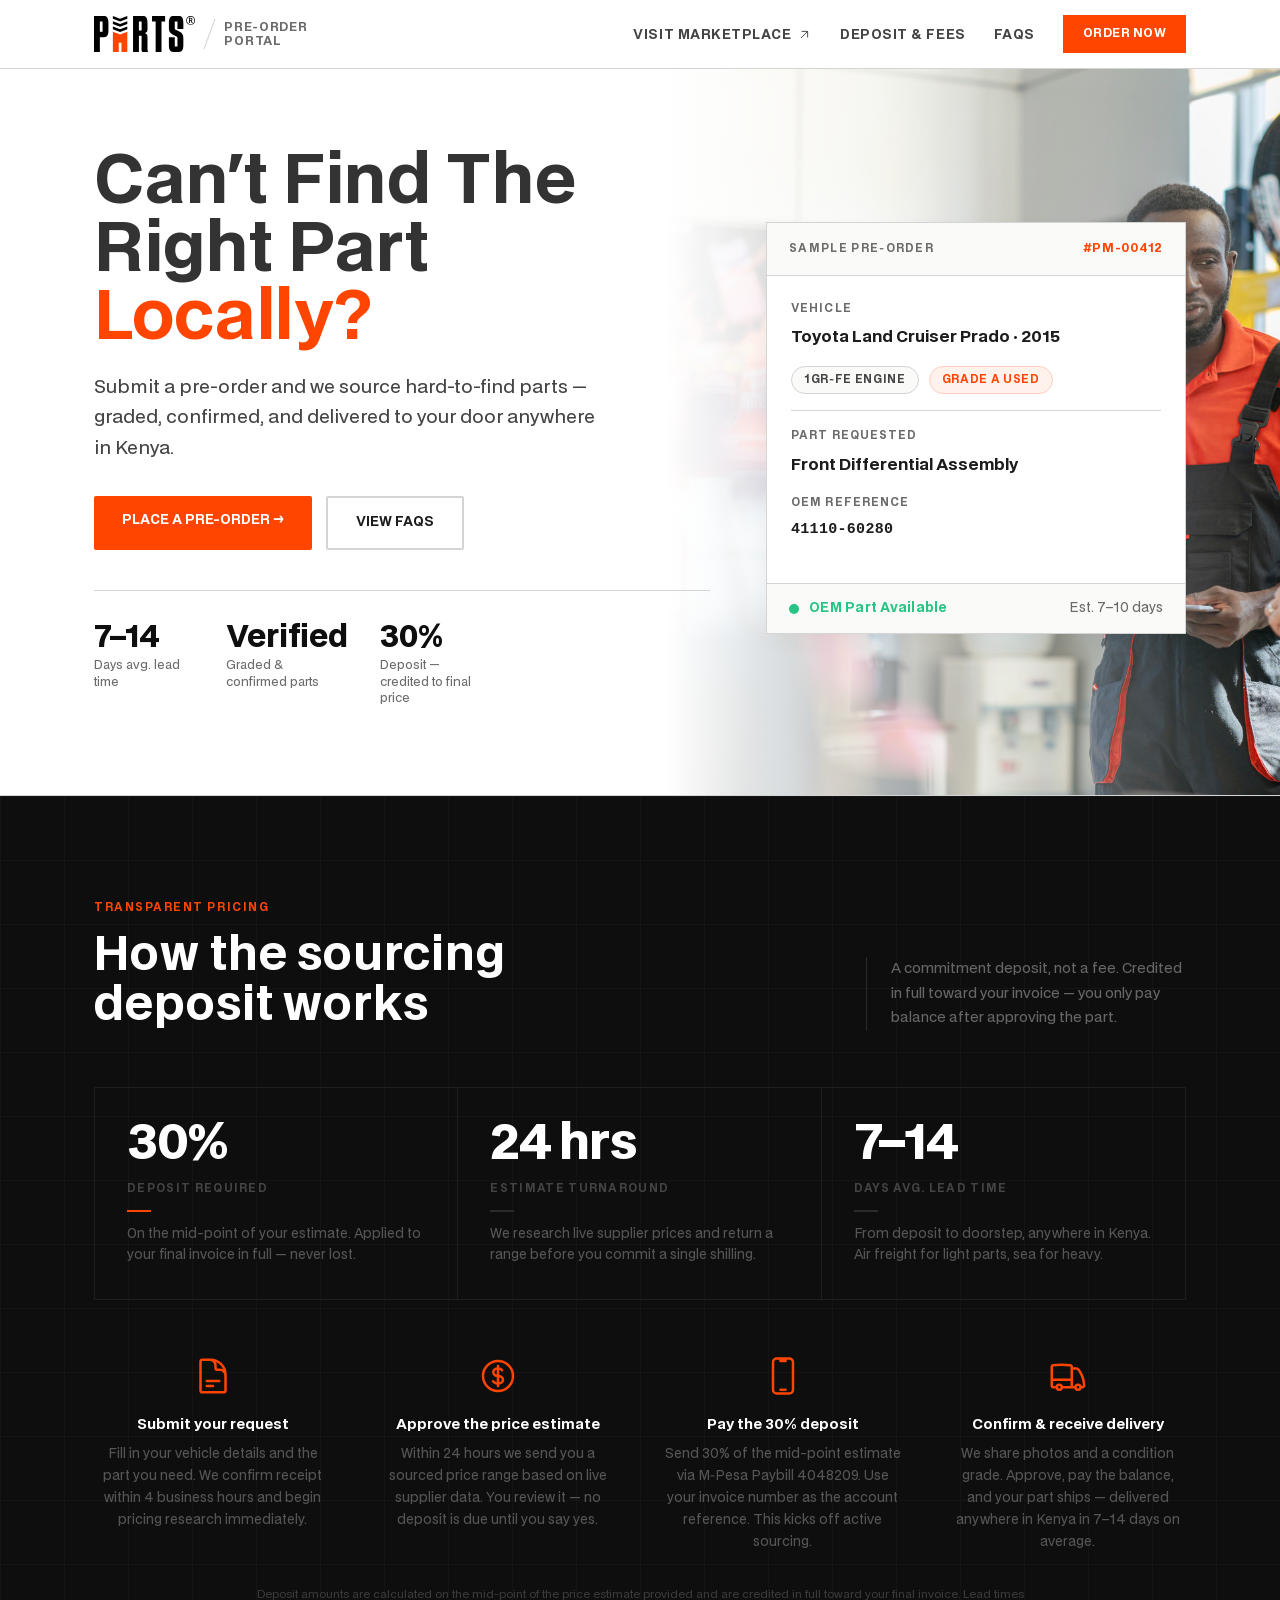
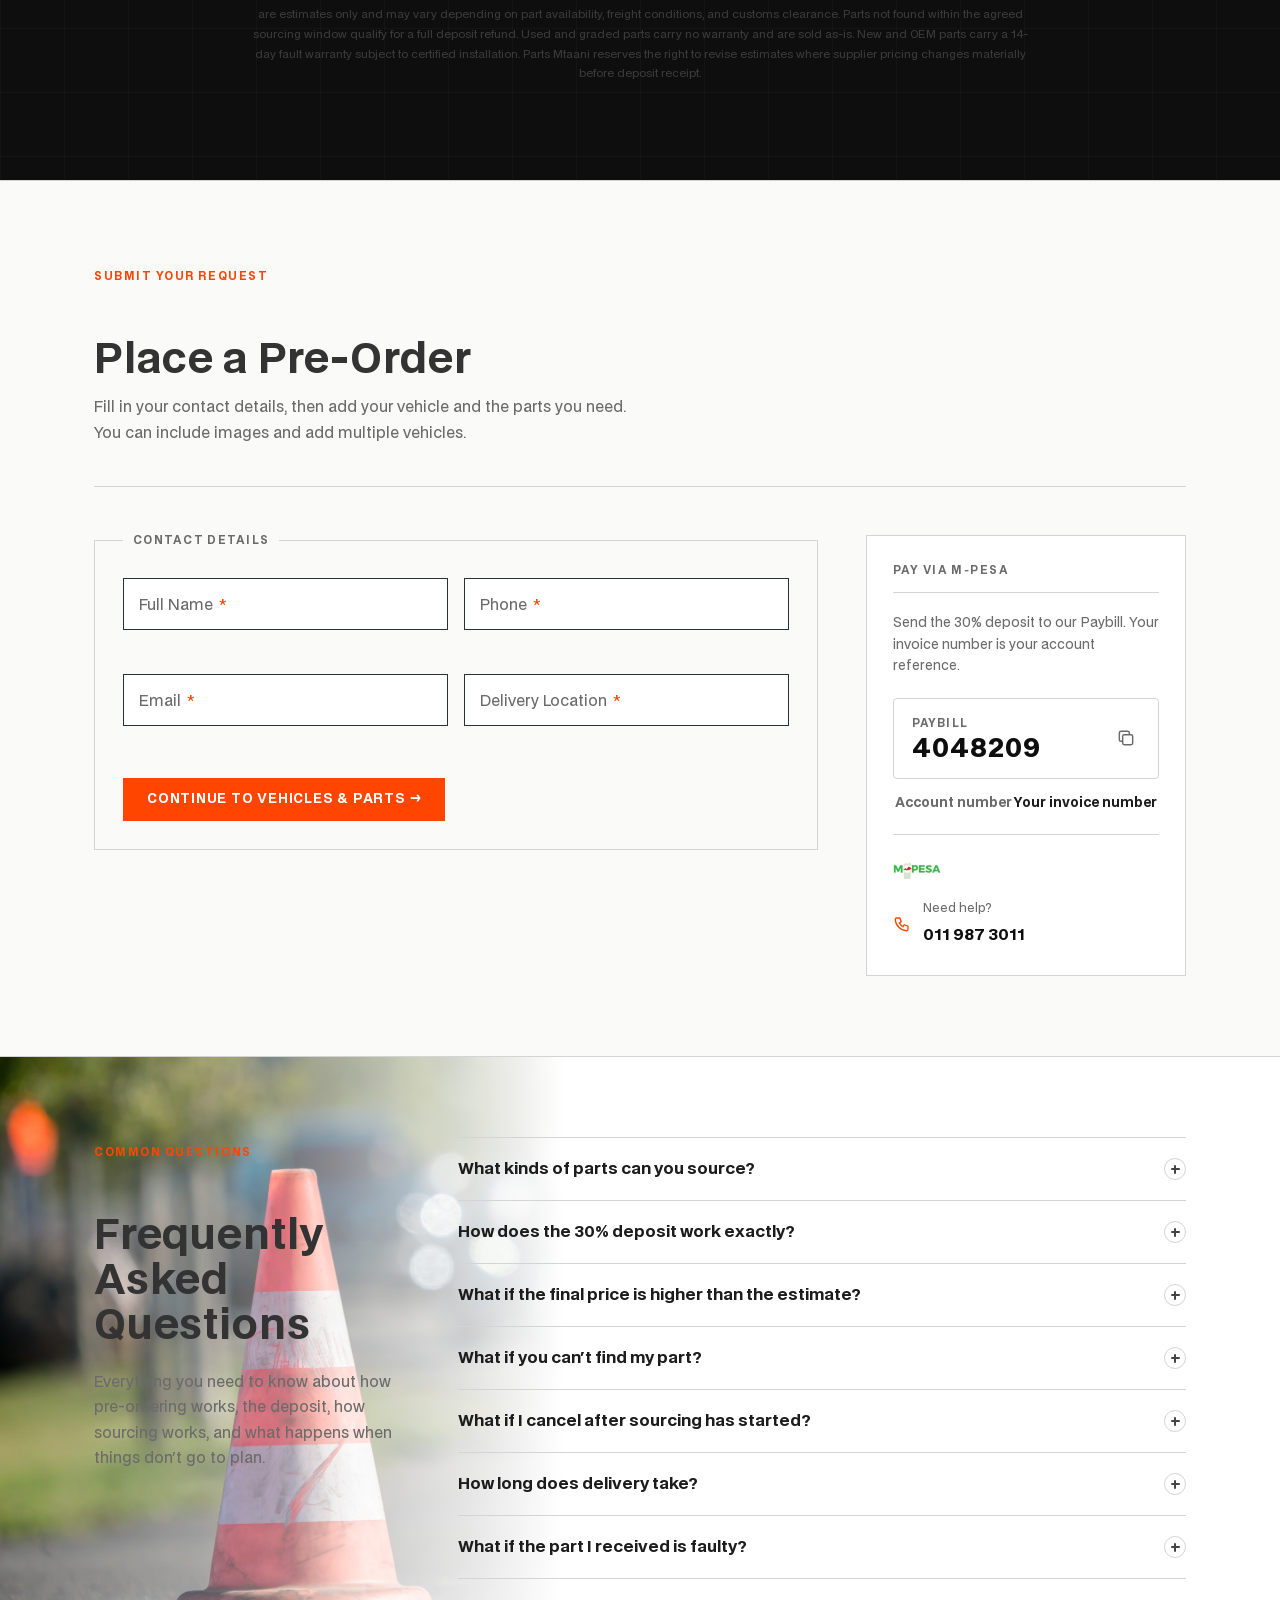
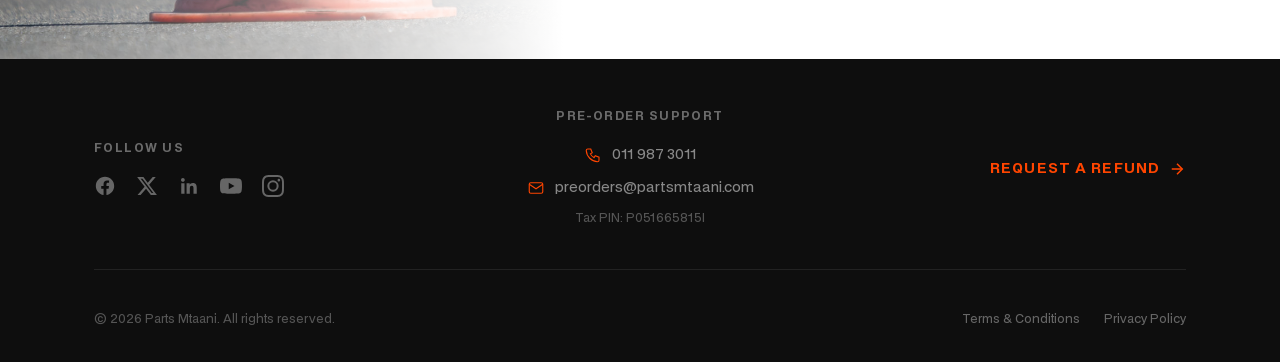
==== commit f7de3ea1: "Revert "Update index.html" This reverts commit 6c91dc9e093b661a2f77d59f6da8ae4ec439b3e5." ====
--- a/index.html
+++ b/index.html
@@ -109,7 +109,10 @@
 </section>
 
 <!-- SOURCING FEE -->
-<section id="sourcing-fee" style="background-color:#293132;background-image:url('data:image/svg+xml,%3Csvg xmlns=''http://www.w3.org/2000/svg'' width=''360'' height=''360'' viewBox=''0 0 360 360''%3E%3Cpath fill=''%23d7cdcc'' fill-opacity=''0.09'' d=''M0 85.02l4.62-4.27a49.09 49.09 0 0 0 7.33 3.74l-1.2 10.24 2.66.87 5.05-9c2.62.65 5.34 1.08 8.12 1.28L28.6 98h2.8l2.02-10.12c2.74-.2 5.46-.62 8.12-1.28l5.05 8.99 2.66-.86-1.2-10.24c2.55-1.03 5-2.29 7.33-3.74l7.58 7 2.26-1.65-4.3-9.38a48.3 48.3 0 0 0 5.8-5.8l9.38 4.3 1.65-2.26-7-7.58a49.09 49.09 0 0 0 3.74-7.33l10.24 1.2.87-2.66-9-5.05a48.07 48.07 0 0 0 1.28-8.12L88 41.4v-2.8l-10.12-2.02c-.2-2.74-.62-5.46-1.28-8.12l8.99-5.05-.86-2.66-10.24 1.2c-1.03-2.55-2.29-5-3.74-7.33l7-7.58-1.65-2.26-9.38 4.3a48.3 48.3 0 0 0-5.8-5.8L62.42 0h2.16l-1.25 2.72a50.31 50.31 0 0 1 3.95 3.95l9.5-4.36 3.52 4.85-7.08 7.68c.94 1.6 1.79 3.27 2.54 4.98l10.38-1.21 1.85 5.7-9.11 5.12c.39 1.8.68 3.65.87 5.52L90 37v6l-10.25 2.05a49.9 49.9 0 0 1-.87 5.52l9.11 5.12-1.85 5.7-10.38-1.21c-.75 1.7-1.6 3.37-2.54 4.98l7.08 7.68-3.52 4.85-9.5-4.36a50.31 50.31 0 0 1-3.95 3.95l4.36 9.5-4.85 3.52-7.68-7.08c-1.6.94-3.27 1.79-4.98 2.54l1.21 10.38-5.7 1.85-5.12-9.11c-1.8.39-3.65.68-5.52.87L33 100h-6l-2.05-10.25a49.9 49.9 0 0 1-5.52-.87l-5.12 9.11-5.7-1.85 1.21-10.38c-1.7-.75-3.37-1.6-4.98-2.54L0 87.68v-2.66zM0 52.7V27.3l8.38 4.84a22.96 22.96 0 0 0 0 15.72L0 52.7zm0-39.16A39.91 39.91 0 0 1 26 .2v17.15a22.98 22.98 0 0 0-13.62 7.86L0 18.06v-4.52zm0 52.92v-4.52l12.38-7.15A22.98 22.98 0 0 0 26 62.65V79.8A39.91 39.91 0 0 1 0 66.46zM34 79.8V62.65a22.98 22.98 0 0 0 13.62-7.86l14.85 8.58A39.97 39.97 0 0 1 34 79.8zm32.48-23.36l-14.86-8.58a22.96 22.96 0 0 0 0-15.72l14.86-8.58A39.86 39.86 0 0 1 70 40a39.9 39.9 0 0 1-3.52 16.44zm-4.01-39.8L47.62 25.2A22.98 22.98 0 0 0 34 17.35V.2a39.97 39.97 0 0 1 28.47 16.43v.01zM0 50.38l5.98-3.45a25.01 25.01 0 0 1 0-13.88L0 29.6v20.78zm.5-34.35l11.48 6.63c3.27-3.4 7.44-5.8 12.02-6.94V2.47A37.96 37.96 0 0 0 .5 16.04v-.01zm0 47.92A37.96 37.96 0 0 0 24 77.53V64.28a24.97 24.97 0 0 1-12.02-6.95L.5 63.96v-.01zM36 77.53a37.96 37.96 0 0 0 23.5-13.57l-11.48-6.63A24.97 24.97 0 0 1 36 64.28v13.25zm29.5-23.96a37.91 37.91 0 0 0 0-27.14l-11.48 6.63a25.01 25.01 0 0 1 0 13.88l11.49 6.63h-.01zm-6-37.53A37.96 37.96 0 0 0 36 2.47v13.25c4.66 1.15 8.8 3.6 12.02 6.95l11.48-6.63zM30 54a14 14 0 1 1 0-28 14 14 0 0 1 0 28zm0-2a12 12 0 1 0 0-24 12 12 0 0 0 0 24zm0-2a10 10 0 1 1 0-20 10 10 0 0 1 0 20zm0-2a8 8 0 1 0 0-16 8 8 0 0 0 0 16zm77.47 45.17l-1.62-5.97 5.67-2.06 2.61 5.64c1.09-.25 2.2-.44 3.33-.58l.52-6.2h6.04l.52 6.2c1.13.14 2.24.33 3.33.58l2.6-5.64 5.68 2.06-1.62 5.97c1.02.51 2 1.07 2.95 1.69l4.35-4.38 4.62 3.88-3.53 5c.8.84 1.53 1.71 2.23 2.62l5.52-2.6 3.02 5.23-4.98 3.46c.46 1.06.86 2.14 1.2 3.25l6.02-.54 1.05 5.94-5.84 1.54c.07 1.16.07 2.32 0 3.48l5.84 1.54-1.05 5.94-6.02-.54c-.34 1.1-.74 2.2-1.2 3.25l4.98 3.46-3.02 5.22-5.52-2.6c-.7.92-1.44 1.8-2.23 2.62l3.53 5-4.62 3.89-4.35-4.38a30.2 30.2 0 0 1-2.95 1.69l1.62 5.97-5.67 2.06-2.61-5.64c-1.09.25-2.2.44-3.33.58l-.52 6.2h-6.04l-.52-6.2a30.27 30.27 0 0 1-3.33-.58l-2.6 5.64-5.68-2.06 1.62-5.97c-1.01-.5-2-1.07-2.95-1.69l-4.35 4.38-4.62-3.88 3.53-5a32.5 32.5 0 0 1-2.23-2.62l-5.52 2.6-3.02-5.23 4.98-3.46a29.66 29.66 0 0 1-1.2-3.25l-6.02.54-1.05-5.94 5.84-1.54a30.28 30.28 0 0 1 0-3.48l-5.84-1.54 1.05-5.94 6.02.54c.34-1.1.74-2.2 1.2-3.25l-4.98-3.46 3.02-5.22 5.52 2.6c.7-.92 1.44-1.8 2.23-2.62l-3.53-5 4.62-3.89 4.35 4.38a30.2 30.2 0 0 1 2.95-1.69zm15.2-1.12l-.5-6.05h-2.34l-.5 6.05c-2.18.13-4.3.5-6.32 1.1l-2.54-5.5-2.2.8 1.6 5.85a27.97 27.97 0 0 0-5.56 3.21l-4.27-4.3-1.79 1.5 3.5 4.95a28.14 28.14 0 0 0-4.12 4.92l-5.5-2.59-1.16 2.02 4.98 3.46a27.8 27.8 0 0 0-2.2 6.03l-6.03-.55-.4 2.3 5.86 1.54a28.3 28.3 0 0 0 0 6.42l-5.87 1.55.4 2.3 6.05-.56a27.8 27.8 0 0 0 2.2 6.03l-5 3.47 1.17 2.02 5.49-2.59a28.14 28.14 0 0 0 4.12 4.92l-3.5 4.96 1.79 1.5 4.27-4.31a27.97 27.97 0 0 0 5.56 3.21l-1.6 5.85 2.2.8 2.54-5.5c2.02.6 4.14.97 6.32 1.1l.5 6.05h2.34l.5-6.05c2.18-.13 4.3-.5 6.32-1.1l2.54 5.5 2.2-.8-1.6-5.85a27.97 27.97 0 0 0 5.56-3.21l4.27 4.3 1.79-1.5-3.5-4.95a28.14 28.14 0 0 0 4.12-4.92l5.5 2.59 1.16-2.02-4.98-3.46a27.8 27.8 0 0 0 2.2-6.03l6.03.55.4-2.3-5.86-1.54a28.3 28.3 0 0 0 0-6.42l5.87-1.55-.4-2.3-6.05.56a27.8 27.8 0 0 0-2.2-6.03l4.99-3.46-1.17-2.02-5.49 2.59a28.14 28.14 0 0 0-4.12-4.92l3.5-4.96-1.79-1.5-4.27 4.31a27.97 27.97 0 0 0-5.56-3.21l1.6-5.85-2.2-.8-2.54 5.5c-2.02-.6-4.14-.97-6.32-1.1l.01-.01zM121 128a8 8 0 1 1 0-16 8 8 0 0 1 0 16zm0-2a6 6 0 1 0 0-12 6 6 0 0 0 0 12zm0-18a5 5 0 1 1 0-10 5 5 0 0 1 0 10zm8.49 3.51a5 5 0 1 1 6.95-7.2 5 5 0 0 1-6.95 7.2zM133 120a5 5 0 1 1 10 0 5 5 0 0 1-10 0zm-3.51 8.49a5 5 0 1 1 7.2 6.95 5 5 0 0 1-7.2-6.95zM121 132a5 5 0 1 1 0 10 5 5 0 0 1 0-10zm-8.49-3.51a5 5 0 1 1-6.95 7.2 5 5 0 0 1 6.95-7.2zM109 120a5 5 0 1 1-10 0 5 5 0 0 1 10 0zm3.51-8.49a5 5 0 1 1-7.2-6.95 5 5 0 0 1 7.2 6.95zM121 106a3 3 0 1 0 0-6 3 3 0 0 0 0 6zm9.9 4.1a3 3 0 1 0 4.39-4.09 3 3 0 0 0-4.39 4.09zm4.1 9.9a3 3 0 1 0 6 0 3 3 0 0 0-6 0zm-4.1 9.9a3 3 0 1 0 4.09 4.39 3 3 0 0 0-4.09-4.39zM121 134a3 3 0 1 0 0 6 3 3 0 0 0 0-6zm-9.9-4.1a3 3 0 1 0-4.39 4.09 3 3 0 0 0 4.39-4.09zM107 120a3 3 0 1 0-6 0 3 3 0 0 0 6 0zm4.1-9.9a3 3 0 1 0-4.09-4.39 3 3 0 0 0 4.09 4.39zm129.42-6.95v.01c.87.07 1.74.17 2.6.3l1.5-3.91 1.94-3.64 3.89.97v4.13l-.5 4.13c.83.28 1.64.59 2.44.93l2.42-3.43 2.76-3.07 3.54 1.88-1 4-1.49 3.89c.73.47 1.45.97 2.15 1.49l3.19-2.76 3.42-2.3 2.97 2.67-1.93 3.65-2.38 3.4c.6.64 1.2 1.3 1.76 1.99l3.68-1.94 3.85-1.48 2.29 3.28-2.7 3.11-3.12 2.82c.43.76.84 1.53 1.22 2.32l4.04-1 4.1-.5 1.43 3.73-3.37 2.37-3.7 1.98c.23.84.44 1.68.62 2.54l4.17.01 4.1.5.48 3.97-3.85 1.48-4.06 1.02c.03.87.03 1.75 0 2.62l4.06 1.02 3.85 1.48-.48 3.97-4.1.51h-4.17c-.18.86-.39 1.71-.63 2.54l3.7 1.98 3.38 2.37-1.43 3.73-4.1-.5-4.04-1c-.38.79-.79 1.56-1.22 2.32l3.13 2.82 2.7 3.11-2.3 3.28-3.85-1.48-3.68-1.95a37 37 0 0 1-1.76 2l2.38 3.41 1.93 3.64-2.97 2.67-3.42-2.3-3.19-2.76a40.1 40.1 0 0 1-2.15 1.48l1.48 3.9 1 4-3.53 1.88-2.76-3.07-2.42-3.43c-.8.33-1.61.65-2.45.93l.5 4.13v4.13l-3.88.97-1.94-3.65-1.5-3.9c-.86.13-1.73.23-2.6.31L240 187l-1 4h-4l-1-4-.52-4.16a37.6 37.6 0 0 1-2.6-.3l-1.5 3.91-1.94 3.64-3.89-.97v-4.13l.5-4.13c-.83-.28-1.64-.59-2.44-.93l-2.42 3.43-2.76 3.07-3.54-1.88 1-4 1.49-3.89c-.74-.47-1.45-.97-2.15-1.49l-3.19 2.76-3.42 2.3-2.97-2.67 1.93-3.65 2.38-3.4c-.61-.65-1.2-1.31-1.76-1.99l-3.68 1.94-3.85 1.48-2.29-3.28 2.7-3.11 3.12-2.82c-.43-.76-.84-1.53-1.22-2.32l-4.04 1-4.1.5-1.43-3.73 3.37-2.37 3.7-1.98c-.23-.84-.44-1.68-.62-2.54l-4.17-.01-4.1-.5-.48-3.97 3.85-1.48 4.06-1.02c-.03-.87-.03-1.75 0-2.62l-4.06-1.02-3.85-1.48.48-3.97 4.1-.51h4.17c.18-.86.39-1.71.63-2.54l-3.7-1.98-3.38-2.37 1.43-3.73 4.1.5 4.04 1c.38-.79.79-1.56 1.22-2.32l-3.13-2.82-2.7-3.11 2.3-3.28 3.85 1.48 3.68 1.95a37 37 0 0 1 1.76-2l-2.38-3.41-1.93-3.64 2.97-2.67 3.42 2.3 3.19 2.76c.7-.52 1.41-1.02 2.15-1.48l-1.48-3.9-1-4 3.53-1.88 2.76 3.07 2.42 3.43c.8-.33 1.61-.65 2.45-.93l-.5-4.13v-4.13l3.88-.97 1.94 3.65 1.5 3.9c.86-.13 1.73-.23 2.6-.31L234 99l1-4h4l1 4 .52 4.15zm-14.3 3.4c-1.83.54-3.6 1.21-5.3 2l-3.5-4.97-1.38-1.53-.88.47.5 2 2.16 5.67a38.09 38.09 0 0 0-4.66 3.22l-4.61-4-1.71-1.15-.75.67.97 1.82 3.47 4.98a38.22 38.22 0 0 0-3.79 4.28l-5.37-2.84-1.92-.74-.57.82 1.35 1.56 4.52 4.09a37.9 37.9 0 0 0-2.64 5l-5.89-1.45-2.04-.25-.36.94 1.69 1.18 5.36 2.87a37.74 37.74 0 0 0-1.35 5.5l-6.08.01-2.04.25-.12 1 1.92.73 5.9 1.5a38.54 38.54 0 0 0 0 5.65l-5.9 1.49-1.92.74.12.99 2.04.25 6.08.01c.31 1.86.77 3.7 1.35 5.5l-5.36 2.87-1.7 1.18.37.94 2.04-.25 5.9-1.46a37.9 37.9 0 0 0 2.63 5.01l-4.52 4.1-1.35 1.55.57.82 1.92-.74 5.37-2.84a38.22 38.22 0 0 0 3.8 4.28l-3.48 4.98-.97 1.82.75.67 1.7-1.15 4.62-4a38.09 38.09 0 0 0 4.66 3.22l-2.17 5.67-.5 2 .89.47 1.38-1.53 3.5-4.98c1.7.8 3.47 1.47 5.3 2l-.73 6.04v2.06l.97.24.97-1.82 2.2-5.68c1.83.36 3.7.6 5.62.68L236 187l.5 2h1l.5-2 .75-6.04a38.2 38.2 0 0 0 5.62-.68l2.2 5.68.97 1.82.97-.24v-2.06l-.73-6.03c1.83-.54 3.6-1.21 5.3-2l3.5 4.97 1.38 1.53.88-.47-.5-2-2.16-5.67a38.09 38.09 0 0 0 4.66-3.22l4.61 4 1.71 1.15.75-.67-.97-1.82-3.47-4.98a38.22 38.22 0 0 0 3.79-4.28l5.37 2.84 1.92.74.57-.82-1.35-1.56-4.52-4.09c1-1.6 1.88-3.27 2.64-5l5.89 1.45 2.04.25.36-.94-1.69-1.18-5.36-2.87a37.4 37.4 0 0 0 1.35-5.5l6.08-.01 2.04-.25.12-1-1.92-.73-5.9-1.5c.14-1.88.14-3.77 0-5.65l5.9-1.49 1.92-.74-.12-.99-2.04-.25-6.08-.01a37.4 37.4 0 0 0-1.35-5.5l5.36-2.87 1.7-1.18-.37-.94-2.04.25-5.9 1.46a37.9 37.9 0 0 0-2.63-5.01l4.52-4.1 1.35-1.55-.57-.82-1.92.74-5.37 2.84a38.22 38.22 0 0 0-3.8-4.28l3.48-4.98.97-1.82-.75-.67-1.7 1.15-4.62 4a38.09 38.09 0 0 0-4.66-3.22l2.17-5.67.5-2-.89-.47-1.38 1.53-3.5 4.98c-1.7-.8-3.47-1.47-5.3-2l.73-6.04v-2.06l-.97-.24-.97 1.82-2.2 5.68c-1.83-.36-3.7-.6-5.62-.68L238 99l-.5-2h-1l-.5 2-.75 6.04c-1.92.09-3.8.32-5.62.68l-2.2-5.68-.97-1.82-.97.24v2.06l.73 6.03zm-5.85 5.65A34.82 34.82 0 0 1 236 108v6a28.8 28.8 0 0 0-12.63 3.39l-3-5.2v.01zm2.8.83l1 1.74a30.8 30.8 0 0 1 9.83-2.63v-2.01a32.8 32.8 0 0 0-10.83 2.9zm-4.53.17l3 5.2a29.12 29.12 0 0 0-9.24 9.24l-5.2-3a35.18 35.18 0 0 1 11.44-11.44zm-.67 2.84a33.19 33.19 0 0 0-7.93 7.93l1.74 1a31.18 31.18 0 0 1 7.2-7.2l-1.01-1.73zm-11.77 10.33h-.01l5.2 3A28.8 28.8 0 0 0 208 142h-6a34.82 34.82 0 0 1 4.2-15.63zm.83 2.8a32.8 32.8 0 0 0-2.9 10.83h2.01a30.8 30.8 0 0 1 2.63-9.83l-1.74-1zM202.01 144h6.01c.15 4.41 1.3 8.73 3.38 12.63l-5.2 3a34.82 34.82 0 0 1-4.19-15.63zm2.12 2a32.8 32.8 0 0 0 2.9 10.84l1.74-1a30.8 30.8 0 0 1-2.63-9.84h-2.01zm3.07 15.36l5.2-3c2.34 3.74 5.5 6.9 9.24 9.24l-3 5.2a35.18 35.18 0 0 1-11.44-11.44zm2.84.67a33.19 33.19 0 0 0 7.93 7.93l1-1.74a31.18 31.18 0 0 1-7.2-7.2l-1.73 1.01zm10.33 11.77v.01l3-5.2A28.85 28.85 0 0 0 236 172v6a34.82 34.82 0 0 1-15.63-4.2zm2.8-.83a32.8 32.8 0 0 0 10.83 2.9v-2.01a30.8 30.8 0 0 1-9.83-2.63l-1 1.74zm14.83 5.02v-6.01c4.41-.15 8.73-1.3 12.63-3.38l3 5.2a34.82 34.82 0 0 1-15.63 4.19zm2-2.12a32.8 32.8 0 0 0 10.84-2.9l-1-1.74a30.8 30.8 0 0 1-9.84 2.63v2.01zm15.36-3.07l-3-5.2c3.74-2.34 6.9-5.5 9.24-9.24l5.2 3a35.18 35.18 0 0 1-11.44 11.44zm.67-2.84a33.19 33.19 0 0 0 7.93-7.93l-1.74-1a31.18 31.18 0 0 1-7.2 7.2l1.01 1.73zm11.77-10.33h.01l-5.2-3A28.85 28.85 0 0 0 266 144h6a34.82 34.82 0 0 1-4.2 15.63zm-.83-2.8a32.8 32.8 0 0 0 2.9-10.83h-2.01a30.8 30.8 0 0 1-2.63 9.83l1.74 1zm5.02-14.83h-6.01a28.85 28.85 0 0 0-3.38-12.63l5.2-3a34.82 34.82 0 0 1 4.19 15.63zm-2.12-2a32.8 32.8 0 0 0-2.9-10.84l-1.74 1a30.8 30.8 0 0 1 2.63 9.84h2.01zm-3.07-15.36l-5.2 3a29.12 29.12 0 0 0-9.24-9.24l3-5.2a35.18 35.18 0 0 1 11.44 11.44zm-2.84-.67a33.19 33.19 0 0 0-7.93-7.93l-1 1.74a31.18 31.18 0 0 1 7.2 7.2l1.73-1.01zM238 108a34.82 34.82 0 0 1 15.63 4.19l-3 5.2a28.85 28.85 0 0 0-12.63-3.38V108zm12.84 5.02a32.8 32.8 0 0 0-10.84-2.9v2.01a30.8 30.8 0 0 1 9.83 2.63l1-1.74h.01zM237 156a13 13 0 1 1 0-26 13 13 0 0 1 0 26zm0-2a11 11 0 1 0 0-22 11 11 0 0 0 0 22zM137.54 0h56.92l-.74 1.03c.57.7 1.12 1.4 1.64 2.14l7.75-2.9 2 3.46-6.38 5.25c.37.82.72 1.65 1.03 2.5l8.22-.8 1.04 3.86-7.52 3.43c.15.88.26 1.77.35 2.67L210 22v4l-8.15 1.36c-.09.9-.2 1.8-.35 2.67l7.52 3.43-1.04 3.86-8.22-.8c-.31.85-.66 1.68-1.03 2.5l6.38 5.25-2 3.46-7.75-2.9c-.52.74-1.07 1.45-1.64 2.14l4.8 6.73-2.82 2.83-6.73-4.8c-.7.56-1.4 1.11-2.14 1.63l2.9 7.75-3.46 2-5.25-6.38c-.82.37-1.65.72-2.5 1.03l.8 8.22-3.86 1.04-3.43-7.52c-.88.15-1.77.26-2.67.35L168 68h-4l-1.36-8.15c-.9-.09-1.8-.2-2.67-.35l-3.43 7.52-3.86-1.04.8-8.22c-.85-.31-1.68-.66-2.5-1.03l-5.25 6.38-3.46-2 2.9-7.75a36.15 36.15 0 0 1-2.14-1.64l-6.73 4.8-2.83-2.82 4.8-6.73c-.56-.7-1.11-1.4-1.63-2.14l-7.75 2.9-2-3.46 6.38-5.25c-.37-.82-.72-1.65-1.03-2.5l-8.22.8-1.04-3.86 7.52-3.43c-.15-.88-.26-1.77-.35-2.67L122 26v-4l8.15-1.36c.09-.9.2-1.8.35-2.67l-7.52-3.43 1.04-3.86 8.22.8c.31-.85.66-1.68 1.03-2.5l-6.38-5.25 2-3.46 7.75 2.9c.52-.74 1.07-1.45 1.64-2.14L137.54 0zm2.43 0l.83 1.17a34.14 34.14 0 0 0-3.38 4.4l-7.63-2.86-.33.58 6.29 5.18a33.79 33.79 0 0 0-2.13 5.12l-8.1-.78-.18.64 7.42 3.37a34.02 34.02 0 0 0-.72 5.5L124 23.68v.66l8.04 1.34c.1 1.88.33 3.72.72 5.5l-7.42 3.38.18.64 8.1-.78a33.88 33.88 0 0 0 2.13 5.12l-6.29 5.18.33.58 7.63-2.86c1 1.56 2.14 3.03 3.38 4.4l-4.73 6.63.47.47 6.63-4.73a34.14 34.14 0 0 0 4.4 3.38l-2.86 7.63.58.33 5.18-6.29c1.63.84 3.35 1.56 5.12 2.13l-.78 8.1.64.18 3.37-7.42c1.79.39 3.63.63 5.5.72l1.35 8.04h.66l1.34-8.04c1.88-.1 3.72-.33 5.5-.72l3.38 7.42.64-.18-.78-8.1a33.88 33.88 0 0 0 5.12-2.13l5.18 6.29.58-.33-2.86-7.63c1.56-1 3.03-2.14 4.4-3.38l6.63 4.73.47-.47-4.73-6.63a34.14 34.14 0 0 0 3.38-4.4l7.63 2.86.33-.58-6.29-5.18a33.79 33.79 0 0 0 2.13-5.12l8.1.78.18-.64-7.42-3.37c.39-1.79.63-3.63.72-5.5l8.04-1.35v-.66l-8.04-1.34c-.1-1.88-.33-3.72-.72-5.5l7.42-3.38-.18-.64-8.1.78a33.79 33.79 0 0 0-2.13-5.12l6.29-5.18-.33-.58-7.63 2.86c-1-1.56-2.14-3.03-3.38-4.4l.83-1.17h-52.06V0zm-2.82 27h14.15A15.02 15.02 0 0 0 163 38.7v14.15A29.01 29.01 0 0 1 137.15 27zm12.57-27H163v9.3A15.02 15.02 0 0 0 151.3 21h-14.15a28.99 28.99 0 0 1 12.57-21zM169 52.85V38.7A15.02 15.02 0 0 0 180.7 27h14.15A29.01 29.01 0 0 1 169 52.85zM182.28 0a28.99 28.99 0 0 1 12.57 21H180.7A15.02 15.02 0 0 0 169 9.3V0h13.28zm-42.82 29A27.03 27.03 0 0 0 161 50.54V40.25A17.04 17.04 0 0 1 149.75 29h-10.29zm14.16-29a27.04 27.04 0 0 0-14.16 19h10.29A17.04 17.04 0 0 1 161 7.75V0h-7.38zM171 50.54A27.03 27.03 0 0 0 192.54 29h-10.29A17.04 17.04 0 0 1 171 40.25v10.29zM178.38 0H171v7.75A17.04 17.04 0 0 1 182.25 19h10.29a27.04 27.04 0 0 0-14.16-19zM166 34a10 10 0 1 1 0-20 10 10 0 0 1 0 20zm0-2a8 8 0 1 0 0-16 8 8 0 0 0 0 16zm-39.51 176.15l-10.67-7.95 6-10.4 12.23 5.27a23.97 23.97 0 0 1 8.4-4.86L144 177h12l1.55 13.21a23.97 23.97 0 0 1 8.4 4.86l12.23-5.27 6 10.4-10.67 7.95a24 24 0 0 1 0 9.7l10.67 7.95-6 10.4-12.23-5.27a23.97 23.97 0 0 1-8.4 4.86L156 249h-12l-1.55-13.21a23.97 23.97 0 0 1-8.4-4.86l-12.23 5.27-6-10.4 10.67-7.95a24.1 24.1 0 0 1 0-9.7zm29.25-16.4l-1.5-12.75h-8.48l-1.5 12.76c-3.75 1-7.1 2.99-9.79 5.65l-11.8-5.08-4.23 7.34 10.3 7.68c-.98 3.7-.98 7.6 0 11.3l-10.3 7.68 4.23 7.34 11.8-5.08a22.1 22.1 0 0 0 9.8 5.65l1.5 12.76h8.47l1.5-12.76c3.75-1 7.1-2.99 9.79-5.65l11.8 5.08 4.23-7.34-10.3-7.68c.98-3.7.98-7.6 0-11.3l10.3-7.68-4.23-7.34-11.8 5.08a21.98 21.98 0 0 0-9.8-5.65l.01-.01zM150 225a12 12 0 1 1 0-24 12 12 0 0 1 0 24zm0-2a10 10 0 1 0 0-20 10 10 0 0 0 0 20zm3.53 67.72l4.26.07.51 1.93-3.65 2.19c.11.63.2 1.27.25 1.92L159 298v2l-4.1 1.17c-.05.65-.14 1.29-.25 1.92l3.65 2.2-.51 1.92-4.26.07c-.22.61-.47 1.21-.74 1.8l2.96 3.05-1 1.74-4.13-1.04a24.1 24.1 0 0 1-1.18 1.54l2.07 3.72-1.42 1.42-3.72-2.07c-.5.41-1.01.8-1.54 1.18l1.04 4.13-1.74 1-3.05-2.96c-.59.27-1.19.52-1.8.74l-.07 4.26-1.93.51-2.19-3.65c-.63.11-1.27.2-1.92.25L132 327h-2l-1.17-4.1c-.65-.05-1.29-.14-1.92-.25l-2.2 3.65-1.92-.51-.07-4.26c-.61-.22-1.21-.47-1.8-.74l-3.05 2.96-1.74-1 1.04-4.13a24.1 24.1 0 0 1-1.54-1.18l-3.72 2.07-1.42-1.42 2.07-3.72c-.41-.5-.8-1.01-1.18-1.54l-4.13 1.04-1-1.74 2.96-3.05c-.27-.59-.52-1.19-.74-1.8l-4.26-.07-.51-1.93 3.65-2.19c-.11-.63-.2-1.27-.25-1.92L103 300v-2l4.1-1.17c.05-.65.14-1.29.25-1.92l-3.65-2.2.51-1.92 4.26-.07c.22-.61.47-1.21.74-1.8l-2.96-3.05 1-1.74 4.13 1.04c.38-.53.77-1.04 1.18-1.54l-2.07-3.72 1.42-1.42 3.72 2.07c.5-.41 1.01-.8 1.54-1.18l-1.04-4.13 1.74-1 3.05 2.96c.59-.27 1.19-.52 1.8-.74l.07-4.26 1.93-.51 2.19 3.65c.63-.11 1.27-.2 1.92-.25L130 271h2l1.17 4.1c.65.05 1.29.14 1.92.25l2.2-3.65 1.92.51.07 4.26c.61.22 1.21.47 1.8.74l3.05-2.96 1.74 1-1.04 4.13c.53.38 1.04.77 1.54 1.18l3.72-2.07 1.42 1.42-2.07 3.72c.41.5.8 1.01 1.18 1.54l4.13-1.04 1 1.74-2.96 3.05c.27.59.52 1.19.74 1.8zM109 299a22 22 0 1 0 44 0 22 22 0 0 0-44 0zm27.11-10.86l-3 5.22a6 6 0 0 0-4.21 0l-3.01-5.22a11.95 11.95 0 0 1 10.22 0zm1.74 1a12 12 0 0 1 5.1 8.86h-6.01a6.01 6.01 0 0 0-2.1-3.64l3-5.22h.01zm-13.7 0l3.02 5.22a6.01 6.01 0 0 0-2.1 3.64h-6.03a12 12 0 0 1 5.11-8.86zm-5.1 10.86h6.01a6.01 6.01 0 0 0 2.1 3.64l-3 5.22a12 12 0 0 1-5.12-8.86h.01zm6.84 9.86l3-5.22a6 6 0 0 0 4.21 0l3.01 5.22a11.95 11.95 0 0 1-10.22 0zm11.96-1l-3.02-5.22a6.01 6.01 0 0 0 2.1-3.64h6.03a12 12 0 0 1-5.11 8.86zm-4.68-19.62a10.04 10.04 0 0 0-4.34 0l1.05 1.82c.74-.1 1.5-.1 2.24 0l1.05-1.82zm5.2 3l-1.05 1.82c.46.59.84 1.24 1.12 1.94h2.1a9.99 9.99 0 0 0-2.17-3.76zm-14.74 0a9.99 9.99 0 0 0-2.17 3.76h2.1c.28-.7.66-1.35 1.12-1.94l-1.05-1.82zm-2.17 9.76a9.99 9.99 0 0 0 2.17 3.76l1.05-1.82a8.01 8.01 0 0 1-1.12-1.94h-2.1zm7.37 6.76c1.43.32 2.91.32 4.34 0l-1.05-1.82c-.74.1-1.5.1-2.24 0l-1.05 1.82zm9.54-3a9.99 9.99 0 0 0 2.17-3.76h-2.1c-.28.7-.66 1.35-1.12 1.94l1.05 1.82zM127 299a4 4 0 1 1 8 0 4 4 0 0 1-8 0zm2 0a2 2 0 1 0 4 0 2 2 0 0 0-4 0zm15 0a4 4 0 1 1 8 0 4 4 0 0 1-8 0zm-6.5 11.26a4 4 0 1 1 4 6.93 4 4 0 0 1-4-6.93zm-13 0a4 4 0 1 1-4 6.93 4 4 0 0 1 4-6.93zM118 299a4 4 0 1 1-8 0 4 4 0 0 1 8 0zm6.5-11.26a4 4 0 1 1-4-6.93 4 4 0 0 1 4 6.93zm13 0a4 4 0 1 1 4-6.93 4 4 0 0 1-4 6.93zM146 299a2 2 0 1 0 4 0 2 2 0 0 0-4 0zm-7.5 12.99a2 2 0 1 0 1.66 3.64 2 2 0 0 0-1.66-3.64zm-15 0a2 2 0 1 0-2.15 3.38 2 2 0 0 0 2.15-3.38zM116 299a2 2 0 1 0-4 0 2 2 0 0 0 4 0zm7.5-12.99a2 2 0 1 0-1.66-3.64 2 2 0 0 0 1.66 3.64zm15 0a2 2 0 1 0 2.15-3.38 2 2 0 0 0-2.15 3.38zm103.8-61.7l-.8-8.22 5.8-1.55 3.42 7.52c2.26-.43 4.57-.74 6.92-.9L259 213h6l1.36 8.16c2.35.16 4.66.47 6.92.9l3.42-7.52 5.8 1.55-.8 8.22c2.21.77 4.37 1.66 6.45 2.68l5.25-6.38 5.2 3-2.9 7.74a60.25 60.25 0 0 1 5.53 4.25l6.73-4.8 4.24 4.24-4.8 6.73a60.25 60.25 0 0 1 4.25 5.53l7.74-2.9 3 5.2-6.38 5.25a59.62 59.62 0 0 1 2.68 6.45l8.22-.8 1.55 5.8-7.52 3.42c.43 2.26.74 4.57.9 6.92L330 278v6l-8.16 1.36a60.03 60.03 0 0 1-.9 6.92l7.52 3.42-1.55 5.8-8.22-.8a59.62 59.62 0 0 1-2.68 6.45l6.38 5.25-3 5.2-7.74-2.9a60.25 60.25 0 0 1-4.25 5.53l4.8 6.73-4.24 4.24-6.73-4.8a60.25 60.25 0 0 1-5.53 4.25l2.9 7.74-5.2 3-5.25-6.38a59.62 59.62 0 0 1-6.45 2.68l.8 8.22-5.8 1.55-3.42-7.52c-2.26.43-4.57.74-6.92.9L265 349h-6l-1.36-8.16a60.03 60.03 0 0 1-6.92-.9l-3.42 7.52-5.8-1.55.8-8.22a59.62 59.62 0 0 1-6.45-2.68l-5.25 6.38-5.2-3 2.9-7.74a60.25 60.25 0 0 1-5.53-4.25l-6.73 4.8-4.24-4.24 4.8-6.73a60.25 60.25 0 0 1-4.25-5.53l-7.74 2.9-3-5.2 6.38-5.25a59.62 59.62 0 0 1-2.68-6.45l-8.22.8-1.55-5.8 7.52-3.42c-.43-2.29-.73-4.6-.9-6.92L194 284v-6l8.16-1.36c.16-2.35.47-4.66.9-6.92l-7.52-3.42 1.55-5.8 8.22.8c.77-2.2 1.66-4.35 2.68-6.45l-6.38-5.25 3-5.2 7.74 2.9a60.25 60.25 0 0 1 4.25-5.53l-4.8-6.73 4.24-4.24 6.73 4.8a60.25 60.25 0 0 1 5.53-4.25l-2.9-7.74 5.2-3 5.25 6.38a59.62 59.62 0 0 1 6.45-2.68zm2.12 1.4c-3.15 1-6.19 2.27-9.08 3.77l-5.19-6.3-2.3 1.33 2.86 7.65a58.24 58.24 0 0 0-7.79 5.98l-6.65-4.75-1.88 1.88 4.75 6.65a58.24 58.24 0 0 0-5.98 7.79l-7.65-2.86-1.33 2.3 6.3 5.2a57.64 57.64 0 0 0-3.77 9.07l-8.12-.79-.69 2.58 7.43 3.38a58 58 0 0 0-1.27 9.73l-8.06 1.35v2.66l8.06 1.35c.15 3.32.58 6.58 1.27 9.73l-7.43 3.38.7 2.58 8.11-.79c1 3.15 2.27 6.19 3.77 9.08l-6.3 5.19 1.33 2.3 7.65-2.86a58.24 58.24 0 0 0 5.98 7.79l-4.75 6.65 1.88 1.88 6.65-4.75a60.3 60.3 0 0 0 7.79 5.98l-2.86 7.65 2.3 1.33 5.2-6.3a56.99 56.99 0 0 0 9.07 3.77l-.79 8.12 2.58.69 3.38-7.43c3.15.69 6.4 1.12 9.73 1.27l1.35 8.06h2.66l1.35-8.06c3.32-.15 6.58-.58 9.73-1.27l3.38 7.43 2.58-.7-.79-8.11c3.15-1 6.19-2.27 9.08-3.77l5.19 6.3 2.3-1.33-2.86-7.65a58.24 58.24 0 0 0 7.79-5.98l6.65 4.75 1.88-1.88-4.75-6.65a60.3 60.3 0 0 0 5.98-7.79l7.65 2.86 1.33-2.3-6.3-5.2a56.99 56.99 0 0 0 3.77-9.07l8.12.79.69-2.58-7.43-3.38a58 58 0 0 0 1.27-9.73l8.06-1.35v-2.66l-8.06-1.35a58.04 58.04 0 0 0-1.27-9.73l7.43-3.38-.7-2.58-8.11.79c-1-3.15-2.27-6.19-3.77-9.08l6.3-5.19-1.33-2.3-7.65 2.86a58.24 58.24 0 0 0-5.98-7.79l4.75-6.65-1.88-1.88-6.65 4.75a58.24 58.24 0 0 0-7.79-5.98l2.86-7.65-2.3-1.33-5.2 6.3a57.64 57.64 0 0 0-9.07-3.77l.79-8.12-2.58-.69-3.38 7.43a58 58 0 0 0-9.73-1.27l-1.35-8.06h-2.66l-1.35 8.06c-3.32.15-6.58.58-9.73 1.27l-3.38-7.43-2.58.7.79 8.11zm4.58 50.1a13.96 13.96 0 0 0 0 10.39l-33.88 19.55A52.77 52.77 0 0 1 209 281c0-8.94 2.21-17.37 6.12-24.75L249 275.8v.01zm2-3.47l-33.87-19.56A52.97 52.97 0 0 1 260 228.04v39.1a13.99 13.99 0 0 0-9 5.2zm0 17.32a13.99 13.99 0 0 0 9 5.2v39.1a52.97 52.97 0 0 1-42.87-24.74L251 289.66zm13 5.2a13.99 13.99 0 0 0 9-5.2l33.87 19.56A52.97 52.97 0 0 1 264 333.96v-39.1zm11-8.66a13.96 13.96 0 0 0 0-10.4l33.88-19.55A52.77 52.77 0 0 1 315 281c0 8.94-2.21 17.37-6.12 24.75L275 286.2zm-2-13.86a13.99 13.99 0 0 0-9-5.2v-39.1a52.97 52.97 0 0 1 42.87 24.74L273 272.34zm-57.04-13.3A50.8 50.8 0 0 0 211 281a50.8 50.8 0 0 0 4.96 21.96l30.62-17.68c-.78-2.8-.78-5.76 0-8.56l-30.62-17.68zm4-6.93l30.62 17.68a16.08 16.08 0 0 1 7.42-4.29v-35.35a50.96 50.96 0 0 0-38.04 21.96zm0 57.78A50.96 50.96 0 0 0 258 331.85V296.5a15.98 15.98 0 0 1-7.42-4.29l-30.62 17.68zM266 331.85a50.96 50.96 0 0 0 38.04-21.96l-30.62-17.68a16.08 16.08 0 0 1-7.42 4.29v35.35zm42.04-28.89A50.8 50.8 0 0 0 313 281a50.8 50.8 0 0 0-4.96-21.96l-30.62 17.68c.78 2.8.78 5.76 0 8.56l30.62 17.68zm-4-50.85A50.96 50.96 0 0 0 266 230.15v35.35c2.86.74 5.41 2.25 7.42 4.29l30.62-17.68zM262 290a9 9 0 1 1 0-18 9 9 0 0 1 0 18zm0-2a7 7 0 1 0 0-14 7 7 0 0 0 0 14zM0 242.64l2.76.4 4.75 2.27a38.2 38.2 0 0 1 2.85-3.4l-3.06-4.28-1.69-5.11 3.07-2.58 4.74 2.55 3.69 3.76a37.96 37.96 0 0 1 3.84-2.22l-1.42-5.07.17-5.38 3.76-1.37 3.6 4.02 2.17 4.79c1.42-.34 2.88-.6 4.37-.77L34 225l2-5h4l2 5 .4 5.25c1.49.17 2.95.43 4.37.77l2.18-4.8 3.59-4 3.76 1.36.17 5.38-1.42 5.07c1.33.67 2.6 1.41 3.84 2.22l3.69-3.76 4.74-2.55 3.07 2.58-1.69 5.11-3.06 4.29a38.2 38.2 0 0 1 2.85 3.4l4.75-2.28 5.33-.77 2 3.46-3.33 4.23-4.34 2.98c.59 1.36 1.1 2.75 1.52 4.17l5.23-.52 5.27 1.1.7 3.94-4.58 2.84-5.1 1.31a38.6 38.6 0 0 1 0 4.44l5.1 1.3 4.58 2.85-.7 3.93-5.27 1.1-5.23-.5a36.3 36.3 0 0 1-1.52 4.16l4.34 2.98 3.33 4.23-2 3.46-5.33-.77-4.75-2.27a38.2 38.2 0 0 1-2.85 3.4l3.06 4.28 1.69 5.11-3.07 2.58-4.74-2.55-3.69-3.76a37.96 37.96 0 0 1-3.84 2.22l1.42 5.07-.17 5.38-3.76 1.37-3.6-4.02-2.17-4.79c-1.42.34-2.88.6-4.37.77L42 311l-2 5h-4l-2-5-.4-5.25a37.87 37.87 0 0 1-4.37-.77l-2.18 4.8-3.59 4-3.76-1.36-.17-5.38 1.42-5.07c-1.32-.66-2.6-1.4-3.84-2.22l-3.69 3.76-4.74 2.55-3.07-2.58 1.69-5.11 3.06-4.29a38.2 38.2 0 0 1-2.85-3.4l-4.75 2.28-2.76.4v-8.17l3.1-2.13a37.72 37.72 0 0 1-1.52-4.17l-1.58.16v-8.82l.06-.01a38.6 38.6 0 0 1 0-4.44l-.06-.01v-8.82l1.58.16c.43-1.43.94-2.82 1.52-4.17L0 250.8v-8.17.01zm0 1.87v3.89l5.62 3.84a35.74 35.74 0 0 0-2.55 7.02l-3.07-.3v4.75l2.2.56a36.42 36.42 0 0 0 0 7.46l-2.2.56v4.75l3.07-.3a35.2 35.2 0 0 0 2.55 7.02L0 287.6v3.89l1.76-.26 6.41-3.07c1.4 2.06 3 3.98 4.8 5.71l-4.14 5.78-1.01 3.07 1.22 1.03 2.85-1.52 4.98-5.08c2 1.45 4.16 2.7 6.45 3.73l-1.9 6.84.1 3.23 1.5.55 2.15-2.4 2.94-6.48a35.9 35.9 0 0 0 7.34 1.3L36 311l1.2 3h1.6l1.2-3 .55-7.09a35.9 35.9 0 0 0 7.34-1.29l2.94 6.47 2.15 2.4 1.5-.54.1-3.23-1.9-6.84a35.96 35.96 0 0 0 6.45-3.73l4.98 5.08 2.85 1.52 1.22-1.03-1-3.07-4.15-5.78a35.8 35.8 0 0 0 4.8-5.7l6.4 3.06 3.2.46.8-1.38-2-2.54-5.85-4.01c1.1-2.24 1.95-4.6 2.55-7.02l7.07.7 3.16-.66.28-1.58-2.75-1.7-6.88-1.77c.26-2.48.26-4.98 0-7.46l6.88-1.77 2.75-1.7-.28-1.58-3.16-.66-7.07.7a35.74 35.74 0 0 0-2.55-7.02l5.86-4 2-2.55-.8-1.38-3.2.46-6.41 3.07c-1.4-2.06-3-3.98-4.8-5.71l4.14-5.78 1.01-3.07-1.22-1.03-2.85 1.52-4.98 5.08c-2-1.45-4.16-2.7-6.45-3.73l1.9-6.84-.1-3.23-1.5-.55-2.15 2.4-2.94 6.48a35.9 35.9 0 0 0-7.34-1.3L40 225l-1.2-3h-1.6l-1.2 3-.55 7.09c-2.48.17-4.94.6-7.34 1.29l-2.94-6.47-2.15-2.4-1.5.54-.1 3.23 1.9 6.84a35.96 35.96 0 0 0-6.45 3.73l-4.98-5.08-2.85-1.52-1.22 1.03 1 3.07 4.15 5.78a36.18 36.18 0 0 0-4.8 5.7l-6.4-3.06L0 244.5v.01zM38 272a4 4 0 1 1 0-8 4 4 0 0 1 0 8zm0-2a2 2 0 1 0 0-4 2 2 0 0 0 0 4zm0-26a4 4 0 1 1 0-8 4 4 0 0 1 0 8zm24 24a4 4 0 1 1 8 0 4 4 0 0 1-8 0zm-24 24a4 4 0 1 1 0 8 4 4 0 0 1 0-8zm-24-24a4 4 0 1 1-8 0 4 4 0 0 1 8 0zm24-26a2 2 0 1 0 0-4 2 2 0 0 0 0 4zm26 26a2 2 0 1 0 4 0 2 2 0 0 0-4 0zm-26 26a2 2 0 1 0 0 4 2 2 0 0 0 0-4zm-26-26a2 2 0 1 0-4 0 2 2 0 0 0 4 0zm3.37 22.63a12 12 0 1 1 16.17-17.74 12 12 0 0 1-16.17 17.74zm0-45.26a12 12 0 1 1 17.74 16.17 12 12 0 0 1-17.74-16.17zm45.26 0a12 12 0 1 1-16.17 17.74 12 12 0 0 1 16.17-17.74zm0 45.26a12 12 0 1 1-17.74-16.17 12 12 0 0 1 17.74 16.17zm-15.56-29.7a10 10 0 1 0 14.39-13.9 10 10 0 0 0-14.39 13.9zm0 14.14a10 10 0 1 0 13.9 14.39 10 10 0 0 0-13.9-14.39zm-14.14 0a10 10 0 1 0-14.39 13.9 10 10 0 0 0 14.39-13.9zm0-14.14a10 10 0 1 0-13.9-14.39 10 10 0 0 0 13.9 14.39zm230.9-245.4l-.08-4.18 1.93-.52 2.04 3.67c1.07-.2 2.16-.35 3.26-.43L270 10h2l1.02 4.07c1.1.08 2.2.22 3.26.43l2.04-3.67 1.93.52-.07 4.19a27 27 0 0 1 3.04 1.26l2.91-3.01 1.74 1-1.16 4.03c.91.62 1.78 1.29 2.61 2l3.6-2.15 1.41 1.41-2.16 3.6c.72.83 1.4 1.7 2 2.6l4.04-1.15 1 1.74-3.01 2.91c.48.98.9 2 1.26 3.04l4.2-.07.5 1.93-3.66 2.04c.2 1.07.35 2.16.43 3.26L303 41v2l-4.07 1.02a26.9 26.9 0 0 1-.43 3.26l3.67 2.04-.52 1.93-4.19-.07a27.82 27.82 0 0 1-1.26 3.04l3.01 2.91-1 1.74-4.03-1.16c-.62.91-1.29 1.78-2 2.61l2.15 3.6-1.41 1.41-3.6-2.16c-.83.72-1.7 1.4-2.6 2l1.15 4.04-1.74 1-2.91-3.01a27 27 0 0 1-3.04 1.26l.07 4.2-1.93.5-2.04-3.66c-1.07.2-2.16.35-3.26.43L272 74h-2l-1.02-4.07a26.9 26.9 0 0 1-3.26-.43l-2.04 3.67-1.93-.52.07-4.19a27.82 27.82 0 0 1-3.04-1.26l-2.91 3.01-1.74-1 1.16-4.03c-.9-.62-1.78-1.29-2.61-2l-3.6 2.15-1.41-1.41 2.16-3.6c-.72-.83-1.4-1.7-2-2.6l-4.04 1.15-1-1.74 3.01-2.91a27 27 0 0 1-1.26-3.04l-4.2.07-.5-1.93 3.66-2.04c-.2-1.07-.35-2.16-.43-3.26L239 43v-2l4.07-1.02c.08-1.1.22-2.2.43-3.26l-3.67-2.04.52-1.93 4.19.07a27 27 0 0 1 1.26-3.04l-3.01-2.91 1-1.74 4.03 1.16c.62-.91 1.29-1.78 2-2.61l-2.15-3.6 1.41-1.41 3.6 2.16c.83-.72 1.7-1.4 2.6-2l-1.15-4.04 1.74-1 2.91 3.01a27 27 0 0 1 3.04-1.26l.01-.01zM271 68a26 26 0 1 0 0-52 26 26 0 0 0 0 52zm0-9a17 17 0 1 1 0-34 17 17 0 0 1 0 34zm0-2a15 15 0 1 0 0-30 15 15 0 0 0 0 30zm0-8a7 7 0 1 1 0-14 7 7 0 0 1 0 14zm0-2a5 5 0 1 0 0-10 5 5 0 0 0 0 10zm0-14a2 2 0 1 1 0-4 2 2 0 0 1 0 4zm9 9a2 2 0 1 1 4 0 2 2 0 0 1-4 0zm-9 9a2 2 0 1 1 0 4 2 2 0 0 1 0-4zm-9-9a2 2 0 1 1-4 0 2 2 0 0 1 4 0zm47.93 53.79l-1.8-3.91 1.63-1.18 3.15 2.92c.4-.17.82-.3 1.25-.4L315 89h2l.84 4.21c.43.1.85.24 1.25.4l3.15-2.9 1.62 1.17-1.8 3.9c.3.33.55.69.78 1.06l4.26-.5.62 1.9-3.75 2.1c.04.44.04.87 0 1.31l3.75 2.1-.62 1.9-4.26-.5c-.23.38-.49.74-.77 1.06l1.8 3.91-1.63 1.18-3.15-2.92c-.4.17-.82.3-1.25.4L317 113h-2l-.84-4.21c-.43-.1-.85-.24-1.25-.4l-3.15 2.9-1.62-1.17 1.8-3.9a8.03 8.03 0 0 1-.78-1.06l-4.26.5-.62-1.9 3.75-2.1a8.1 8.1 0 0 1 0-1.31l-3.75-2.1.62-1.9 4.26.5c.23-.38.49-.74.77-1.06zM316 106a5 5 0 1 0 0-10 5 5 0 0 0 0 10zM75.73 179.2l-.6-2.1 1.74-1 1.51 1.57a9.93 9.93 0 0 1 2.1-.55L81 175h2l.53 2.12c.72.1 1.42.3 2.09.55l1.51-1.56 1.74 1-.6 2.1c.56.45 1.07.96 1.52 1.52l2.1-.6 1 1.74-1.56 1.51c.25.67.44 1.37.55 2.1L94 186v2l-2.12.53a9.9 9.9 0 0 1-.55 2.09l1.56 1.51-1 1.74-2.1-.6a9.93 9.93 0 0 1-1.52 1.52l.6 2.1-1.74 1-1.51-1.56c-.67.25-1.37.44-2.1.55L83 199h-2l-.53-2.12c-.71-.1-1.42-.3-2.09-.55l-1.51 1.56-1.74-1 .6-2.1a9.93 9.93 0 0 1-1.52-1.52l-2.1.6-1-1.74 1.56-1.51a9.93 9.93 0 0 1-.55-2.1L70 188v-2l2.12-.53c.1-.72.3-1.42.55-2.09l-1.56-1.51 1-1.74 2.1.6c.45-.56.96-1.07 1.52-1.52v-.01zm2.15.94a8.04 8.04 0 0 0-2.74 2.74l-.14.25a7.96 7.96 0 0 0 0 7.74l.14.25a8.04 8.04 0 0 0 2.74 2.74l.25.14a7.96 7.96 0 0 0 7.74 0l.25-.14a8.04 8.04 0 0 0 2.74-2.74l.14-.25a7.96 7.96 0 0 0 0-7.74l-.14-.25a8.04 8.04 0 0 0-2.74-2.74l-.25-.14a7.96 7.96 0 0 0-7.74 0l-.25.14zM82 193a6 6 0 1 1 0-12 6 6 0 0 1 0 12zm0-2a4 4 0 1 0 0-8 4 4 0 0 0 0 8zm278 3.18l-3.8 5.6-7.18-3.51 2.6-8.07a32.15 32.15 0 0 1-3.07-2.46l-7.27 4.35-5.04-6.22 5.82-6.26c-.64-1.13-1.2-2.3-1.7-3.52l-8.45.73-1.8-7.8 7.95-3.07a32.5 32.5 0 0 1 0-3.9l-7.95-3.07 1.8-7.8 8.45.73a31.7 31.7 0 0 1 1.7-3.52l-5.82-6.26 5.04-6.22 7.27 4.35c.97-.88 2-1.7 3.07-2.46l-2.6-8.07 7.19-3.5 3.79 5.59v64.36zm0-3.53v-57.3l-4.46-6.58-4.1 2 2.53 7.87a30.14 30.14 0 0 0-5.13 4.1l-7.08-4.24-2.88 3.55 5.65 6.09a29.87 29.87 0 0 0-2.82 5.86l-8.24-.7-1.03 4.46 7.73 2.99a30.34 30.34 0 0 0 0 6.5l-7.73 3 1.03 4.45 8.24-.7a29.87 29.87 0 0 0 2.82 5.86l-5.65 6.1 2.88 3.54 7.08-4.23a30.14 30.14 0 0 0 5.13 4.09l-2.54 7.86 4.11 2 4.46-6.57zm0-51.57v5.71l-3.56-3.8a24.94 24.94 0 0 1 3.56-1.91zm0 22.68l-14.17 6.64c-2.5-9.5.77-19.57 8.38-25.78l5.79 10.5v8.64zm0 23.16a25.08 25.08 0 0 1-13.32-13.9l13.32-2.55v16.45zm0-43.64l-.39.2.39.4v-.6zm0 18.29v-2.35l-6.3-11.44a22.93 22.93 0 0 0-6.43 19.76l12.73-5.97zm0 23.15v-12.23l-10.47 2.01A23.1 23.1 0 0 0 360 182.72zM0 129.82l1 1.46a31.8 31.8 0 0 1 3.8-.86L6 122h8l1.2 8.42c1.3.21 2.57.5 3.8.86l4.8-7.06 7.18 3.51-2.6 8.07c1.07.76 2.1 1.58 3.07 2.46l7.27-4.35 5.04 6.22-5.82 6.26c.64 1.13 1.2 2.3 1.7 3.52l8.45-.73 1.8 7.8-7.95 3.07c.08 1.3.08 2.6 0 3.9l7.95 3.07-1.8 7.8-8.45-.73a33.5 33.5 0 0 1-1.7 3.52l5.82 6.26-5.04 6.22-7.27-4.35c-.97.88-2 1.7-3.07 2.46l2.6 8.07-7.19 3.5-4.78-7.05c-1.24.36-2.51.65-3.8.86L14 202H6l-1.2-8.42a31.8 31.8 0 0 1-3.8-.86l-1 1.46v-64.36zm0 3.53v57.3l.2-.29c2.02.7 4.15 1.2 6.34 1.44l1.17 8.2h4.58l1.17-8.2c2.2-.25 4.32-.74 6.35-1.44l4.65 6.87 4.1-2-2.53-7.87a30.14 30.14 0 0 0 5.13-4.1l7.08 4.24 2.88-3.55-5.65-6.09c1.14-1.83 2.1-3.8 2.82-5.86l8.24.7 1.03-4.46-7.73-2.99a30.7 30.7 0 0 0 0-6.5l7.73-3-1.03-4.45-8.24.7a29.87 29.87 0 0 0-2.82-5.86l5.65-6.1-2.88-3.54-7.08 4.23a30.14 30.14 0 0 0-5.13-4.09l2.54-7.86-4.11-2-4.65 6.86a29.82 29.82 0 0 0-6.35-1.44l-1.17-8.2H7.7l-1.17 8.2c-2.2.25-4.32.74-6.35 1.44l-.19-.29H0zm34.17 35.05l-16.26-7.62a7.94 7.94 0 0 0-.8-2.44l8.68-15.72a24.95 24.95 0 0 1 8.38 25.78zm-.85 2.63a25.01 25.01 0 0 1-21.94 15.93l2.23-17.82a8.3 8.3 0 0 0 2.07-1.5l17.64 3.39zM0 139.08A24.92 24.92 0 0 1 10 137c5 0 9.65 1.47 13.56 4l-12.28 13.1a8.06 8.06 0 0 0-2.56 0L0 144.8v-5.72zm0 22.68v-8.65l2.88 5.23c-.4.77-.66 1.59-.79 2.44l-2.09.98zm0 23.16v-16.45l4.32-.83c.6.6 1.3 1.11 2.07 1.5l2.23 17.82c-2.97-.16-5.9-.85-8.62-2.04zM10 156a6 6 0 1 1 0 12 6 6 0 0 1 0-12zm0 2a4 4 0 1 0 0 8 4 4 0 0 0 0-8zM0 141.28v.6l9.48 10.13c.35-.02.7-.02 1.04 0l9.87-10.54A22.9 22.9 0 0 0 10 139c-3.58 0-6.98.82-10 2.28zm0 18.29l.34-.16c.09-.34.2-.67.32-.99l-.66-1.2v2.35zm0 23.15c1.97.95 4.1 1.63 6.34 1.99l-1.8-14.33a11.6 11.6 0 0 1-.83-.6l-3.71.7v12.24zm13.66 1.99a23.03 23.03 0 0 0 16.8-12.21l-14.17-2.72c-.27.21-.55.42-.84.6l-1.79 14.33zm19.07-19.17a22.93 22.93 0 0 0-6.42-19.75l-6.97 12.63c.12.32.23.65.32.99l13.07 6.13zM137.54 360l-4.07-5.7 2.83-2.83 6.73 4.8c.7-.56 1.4-1.11 2.14-1.63l-2.9-7.75 3.46-2 5.25 6.38c.82-.37 1.65-.72 2.5-1.03l-.8-8.22 3.86-1.04 3.43 7.52c.88-.15 1.77-.26 2.67-.35L164 340h4l1.36 8.15c.9.09 1.8.2 2.67.35l3.43-7.52 3.86 1.04-.8 8.22c.85.31 1.68.66 2.5 1.03l5.25-6.38 3.46 2-2.9 7.75c.74.52 1.45 1.07 2.14 1.64l6.73-4.8 2.83 2.82-4.07 5.7h-56.92zm2.43 0h52.06l3.9-5.46-.47-.47-6.63 4.73a34.14 34.14 0 0 0-4.4-3.38l2.86-7.63-.58-.33-5.18 6.29a33.79 33.79 0 0 0-5.12-2.13l.78-8.1-.64-.18-3.37 7.42a34.02 34.02 0 0 0-5.5-.72l-1.35-8.04h-.66l-1.34 8.04c-1.88.1-3.72.33-5.5.72l-3.38-7.42-.64.18.78 8.1a33.88 33.88 0 0 0-5.12 2.13l-5.18-6.29-.58.33 2.86 7.63c-1.56 1-3.03 2.14-4.4 3.38l-6.63-4.73-.47.47 3.9 5.46zm9.75 0a28.83 28.83 0 0 1 13.28-4.85V360h-13.28zm32.56 0H169v-4.85c4.9.5 9.42 2.22 13.28 4.85zm-28.66 0H161v-2.54a26.8 26.8 0 0 0-7.38 2.54zm24.76 0a26.8 26.8 0 0 0-7.38-2.54V360h7.38zM358.79 0h-1.21l1.5 3.28a48.3 48.3 0 0 0-5.8 5.8l-9.38-4.3-1.65 2.26 7 7.58a47.84 47.84 0 0 0-3.74 7.33l-10.24-1.2-.86 2.66 8.99 5.05a47.91 47.91 0 0 0-1.28 8.12L332 38.6v2.8l10.12 2.02c.2 2.78.63 5.5 1.28 8.12l-9 5.05.87 2.66 10.24-1.2c1.04 2.54 2.29 5 3.74 7.33l-7 7.58 1.65 2.26 9.38-4.3a48.3 48.3 0 0 0 5.8 5.8l-4.3 9.38 2.26 1.65 2.96-2.73v2.66l-2.84 2.62-4.85-3.52 4.36-9.5a50.31 50.31 0 0 1-3.95-3.95l-9.5 4.36-3.52-4.85 7.08-7.68a49.83 49.83 0 0 1-2.54-4.98l-10.38 1.21-1.85-5.7 9.11-5.12a49.9 49.9 0 0 1-.87-5.52L330 43v-6l10.25-2.05c.19-1.87.48-3.72.87-5.52l-9.11-5.12 1.85-5.7 10.38 1.21c.75-1.71 1.6-3.37 2.54-4.98l-7.08-7.68 3.52-4.85 9.5 4.36a50.31 50.31 0 0 1 3.95-3.95L355.42 0h3.37zM360 52.7l-6.48 3.74A39.86 39.86 0 0 1 350 40a39.9 39.9 0 0 1 3.52-16.44L360 27.3v25.4zm0-39.16v4.52l-2.47-1.43c.77-1.07 1.6-2.1 2.47-3.09zm0 52.92c-.87-.99-1.7-2.02-2.47-3.1l2.47-1.42v4.52zm0-16.07V29.61l-5.5-3.18a37.91 37.91 0 0 0 0 27.14l5.5-3.18zM62.42 360h2.16l3.11-6.78-4.85-3.52-7.68 7.08a49.83 49.83 0 0 0-4.98-2.54l1.21-10.38-5.7-1.85-5.12 9.11a49.9 49.9 0 0 0-5.52-.87L33 340h-6l-2.05 10.25c-1.85.19-3.7.48-5.52.87l-5.12-9.11-5.7 1.85 1.21 10.38c-1.71.75-3.37 1.6-4.98 2.54L0 352.32v5.17-2.5l4.62 4.26a47.84 47.84 0 0 1 7.33-3.74l-1.2-10.24 2.66-.86 5.05 8.99a47.91 47.91 0 0 1 8.12-1.28L28.6 342h2.8l2.02 10.12c2.78.2 5.5.63 8.12 1.28l5.05-9 2.66.87-1.2 10.24c2.54 1.04 5 2.29 7.33 3.74l7.58-7 2.26 1.65-2.8 6.1zM360 244.51l-1.44-.2-.8 1.38 2 2.54.24.17v-3.89zm0 14.45l-4-.4-3.16.66-.28 1.58 2.75 1.7 4.69 1.2v-4.74zm0 13.33l-4.7 1.2-2.74 1.71.28 1.58 3.16.66 4-.4v-4.75zm0 15.31l-.24.17-2 2.54.8 1.38 1.44-.2v-3.89zm0 5.76l-2.57.37-2-3.46 3.33-4.23 1.24-.85v8.17zm0-14.31l-3.65.36-5.27-1.1-.7-3.94 4.58-2.84 5.04-1.3v8.82zm0-13.28l-5.04-1.3-4.58-2.84.7-3.93 5.27-1.1 3.65.35v8.82zm0-14.96l-1.24-.85-3.33-4.23 2-3.46 2.57.37v8.17zm0 101.5V360h-4.58l-3.11-6.78 4.85-3.52 2.84 2.62v-.01zm0 2.67l-2.96-2.73-2.26 1.65 2.8 6.1H360v-5.02z''%3E%3C/path%3E%3C/svg%3E');padding:96px 0;position:relative;overflow:hidden;">
+<section id="sourcing-fee" style="background:#0e0e0e;padding:96px 0;position:relative;overflow:hidden;">
+
+  <!-- Grid texture -->
+  <div style="position:absolute;inset:0;background-image:linear-gradient(rgba(255,255,255,0.025) 1px,transparent 1px),linear-gradient(90deg,rgba(255,255,255,0.025) 1px,transparent 1px);background-size:64px 64px;pointer-events:none;"></div>
 
   <div class="wrap" style="position:relative;z-index:1;">
 
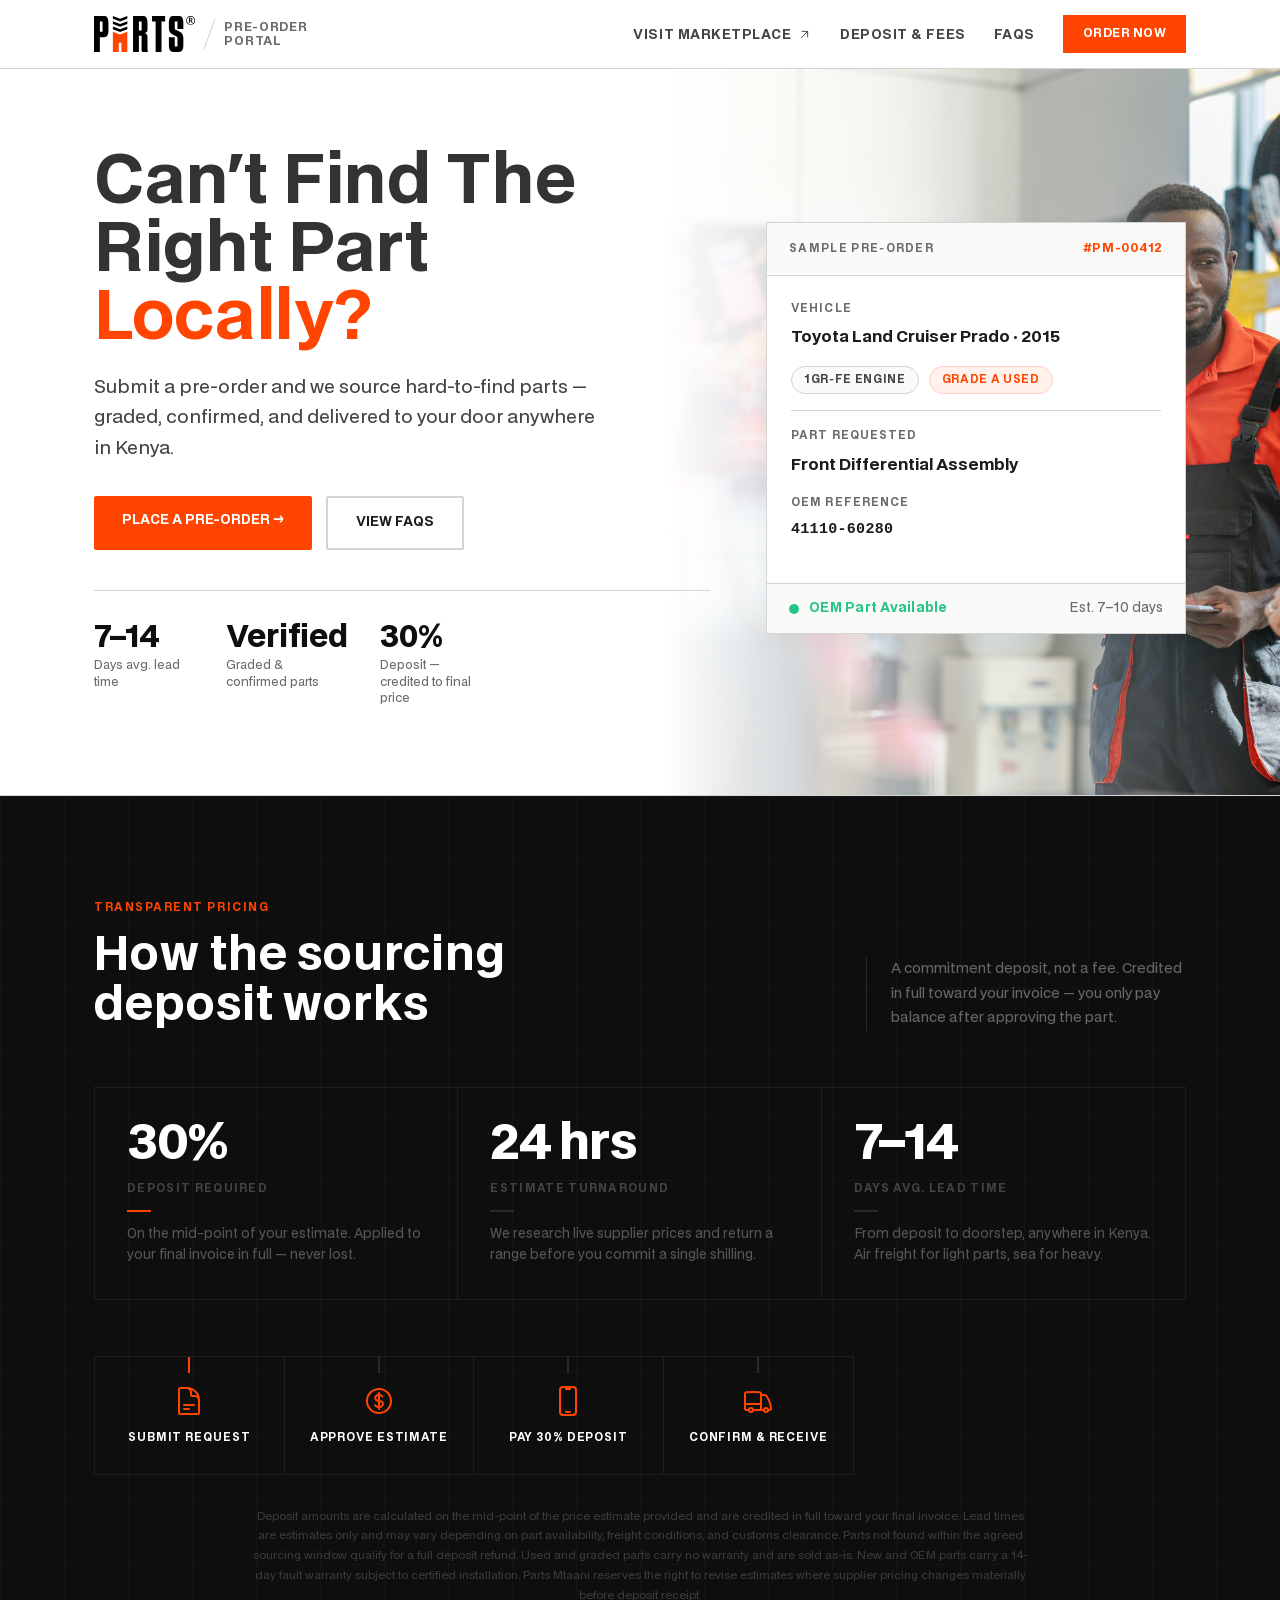
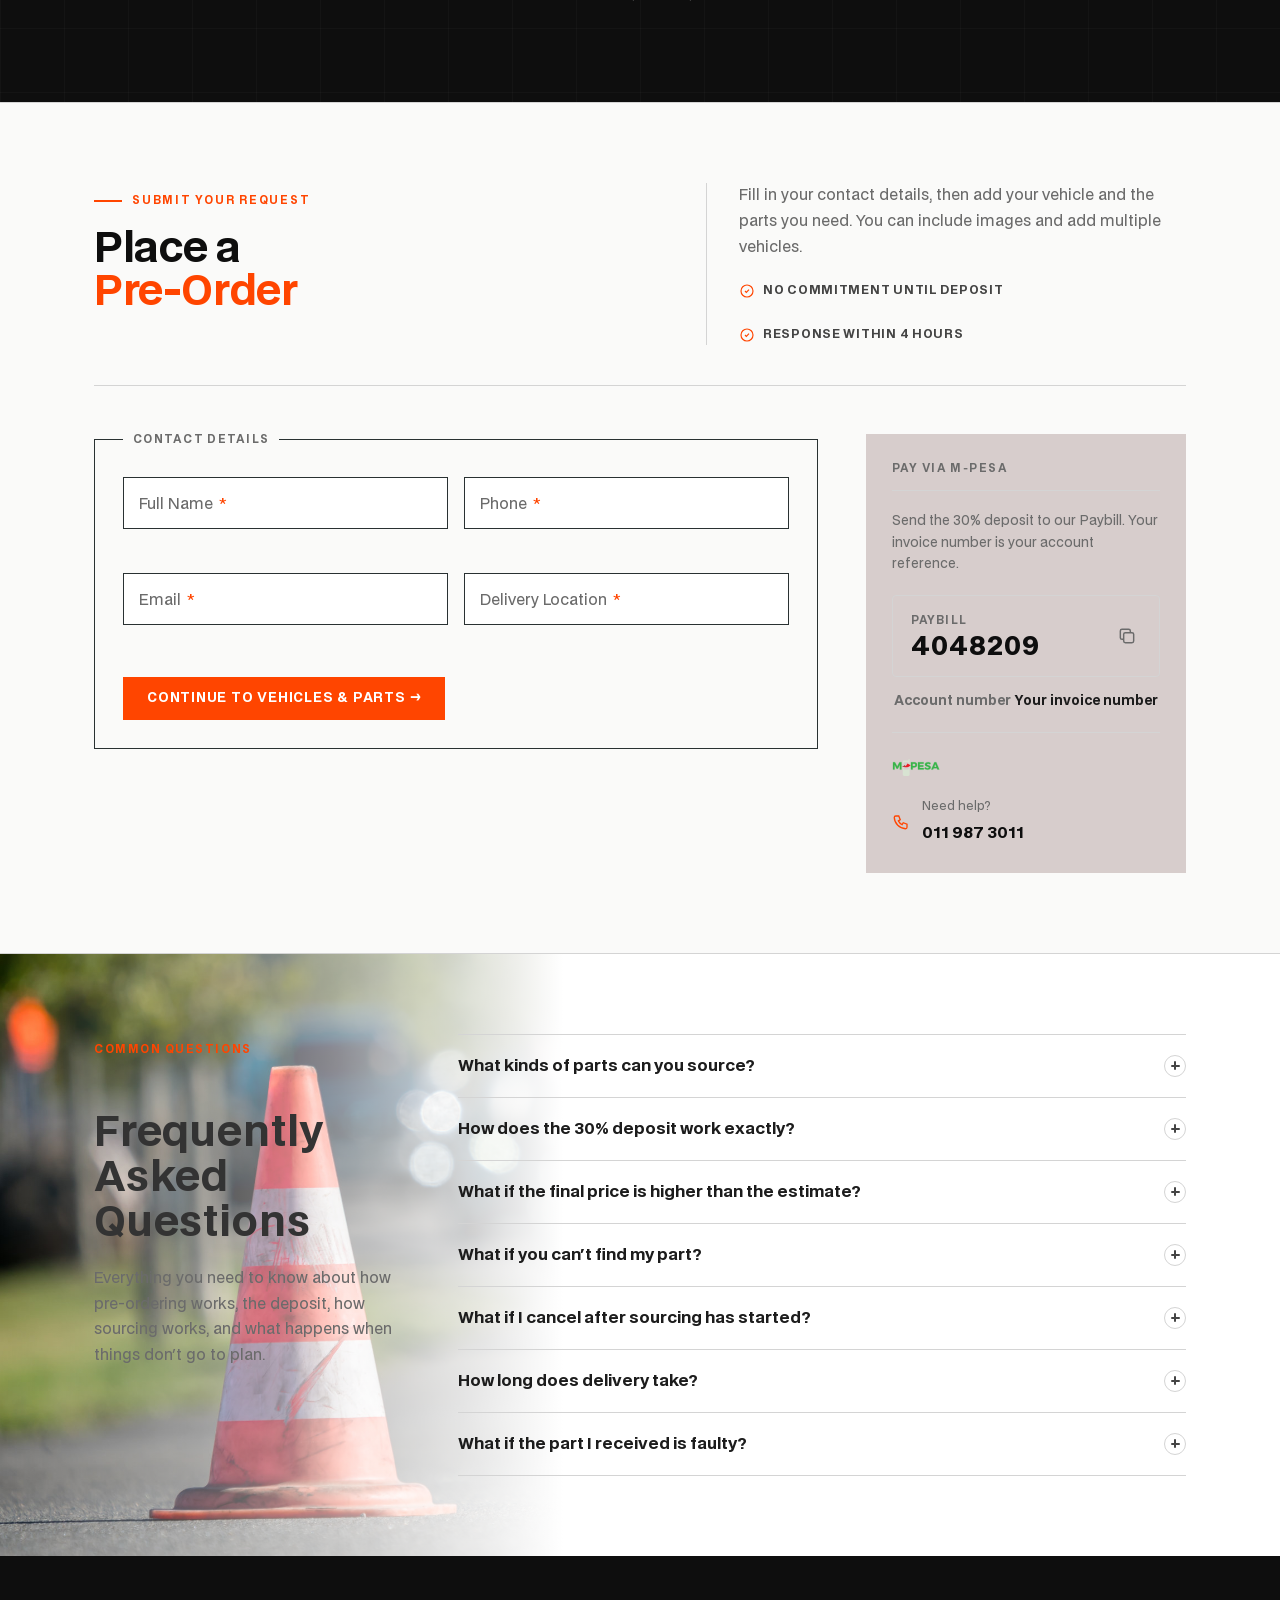
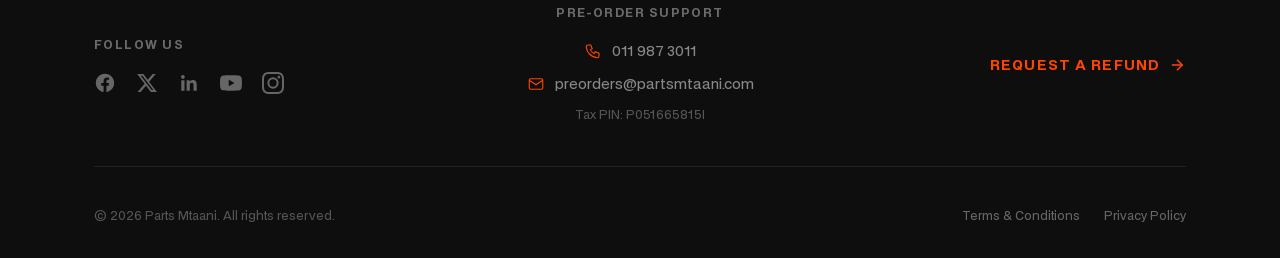
==== commit 0228400b: "fix layouts" ====
--- a/index.html
+++ b/index.html
@@ -18,17 +18,15 @@
       #sourcing-fee .sf-stat-bar { grid-template-columns: 1fr !important; }
       #sourcing-fee .sf-stat-bar > div { border-right: none !important; border-bottom: 1px solid #1e1e1e; }
       #sourcing-fee .sf-header-inner { flex-direction: column !important; align-items: flex-start !important; }
-      #sourcing-fee .sf-steps-row { grid-template-columns: 1fr 1fr !important; gap: 32px !important; }
+      #sourcing-fee .sf-steps-row { grid-template-columns: 1fr 1fr !important; max-width:100% !important; }
+      #sourcing-fee .sf-steps-row > div:nth-child(odd) { border-right: 1px solid #1e1e1e !important; }
     }
     @media (max-width: 600px) {
       #sourcing-fee .sf-stat-num { font-size: 36px !important; }
-      #sourcing-fee .sf-steps-row { grid-template-columns: 1fr !important; gap: 28px !important; }
-      #sourcing-fee .sf-steps-row > div { flex-direction: row !important; align-items: flex-start !important; text-align: left !important; gap: 16px !important; }
-      #sourcing-fee .sf-steps-row > div svg { width: 28px !important; height: 28px !important; margin-top: 2px; }
+      #sourcing-fee .sf-steps-row { grid-template-columns: 1fr 1fr !important; }
     }
-    /* Border unification */
-    .form-fieldset { border-color: var(--line) !important; }
-    .payment-aside { border-color: var(--line) !important; }
+    /* Payment aside border removed per design update */
+    .payment-aside { border: none !important; background: #D7CDCC !important; }
   </style>
 <body>
 
@@ -147,51 +145,43 @@
       </div>
     </div>
 
-    <!-- How it works — 4-column step row -->
-    <div style="display:grid;grid-template-columns:repeat(4,1fr);gap:48px;margin-top:56px;" class="sf-steps-row">
+    <!-- How it works — 4-column step row, icon + title only -->
+    <div style="display:grid;grid-template-columns:repeat(4,1fr);gap:0;margin-top:56px;border:1px solid #1e1e1e;max-width:760px;" class="sf-steps-row">
 
       <!-- Step 1 -->
-      <div style="display:flex;flex-direction:column;align-items:center;gap:20px;text-align:center;">
-        <svg xmlns="http://www.w3.org/2000/svg" fill="none" viewBox="0 0 24 24" stroke-width="1.5" stroke="var(--orange)" style="width:40px;height:40px;flex-shrink:0;">
+      <div style="display:flex;flex-direction:column;align-items:center;gap:14px;text-align:center;padding:28px 20px;border-right:1px solid #1e1e1e;position:relative;">
+        <div style="width:2px;height:16px;background:var(--orange);position:absolute;top:0;left:50%;transform:translateX(-50%);"></div>
+        <svg xmlns="http://www.w3.org/2000/svg" fill="none" viewBox="0 0 24 24" stroke-width="1.5" stroke="var(--orange)" style="width:32px;height:32px;flex-shrink:0;">
           <path stroke-linecap="round" stroke-linejoin="round" d="M19.5 14.25v-2.625a3.375 3.375 0 0 0-3.375-3.375h-1.5A1.125 1.125 0 0 1 13.5 7.125v-1.5a3.375 3.375 0 0 0-3.375-3.375H8.25m0 12.75h7.5m-7.5 3H12M10.5 2.25H5.625c-.621 0-1.125.504-1.125 1.125v17.25c0 .621.504 1.125 1.125 1.125h12.75c.621 0 1.125-.504 1.125-1.125V11.25a9 9 0 0 0-9-9Z" />
         </svg>
-        <div>
-          <div style="font-size:14px;font-weight:700;color:#fff;margin-bottom:8px;line-height:1.35;">Submit your request</div>
-          <div style="font-size:13px;color:#555;line-height:1.7;">Fill in your vehicle details and the part you need. We confirm receipt within 4 business hours and begin pricing research immediately.</div>
-        </div>
+        <div style="font-size:11px;font-weight:700;color:#fff;line-height:1.35;text-transform:uppercase;letter-spacing:0.08em;">Submit request</div>
       </div>
 
       <!-- Step 2 -->
-      <div style="display:flex;flex-direction:column;align-items:center;gap:20px;text-align:center;">
-        <svg xmlns="http://www.w3.org/2000/svg" fill="none" viewBox="0 0 24 24" stroke-width="1.5" stroke="var(--orange)" style="width:40px;height:40px;flex-shrink:0;">
+      <div style="display:flex;flex-direction:column;align-items:center;gap:14px;text-align:center;padding:28px 20px;border-right:1px solid #1e1e1e;position:relative;">
+        <div style="width:2px;height:16px;background:#2a2a2a;position:absolute;top:0;left:50%;transform:translateX(-50%);"></div>
+        <svg xmlns="http://www.w3.org/2000/svg" fill="none" viewBox="0 0 24 24" stroke-width="1.5" stroke="var(--orange)" style="width:32px;height:32px;flex-shrink:0;">
           <path stroke-linecap="round" stroke-linejoin="round" d="M12 6v12m-3-2.818.879.659c1.171.879 3.07.879 4.242 0 1.172-.879 1.172-2.303 0-3.182C13.536 12.219 12.768 12 12 12c-.725 0-1.45-.22-2.003-.659-1.106-.879-1.106-2.303 0-3.182s2.9-.879 4.006 0l.415.33M21 12a9 9 0 1 1-18 0 9 9 0 0 1 18 0Z" />
         </svg>
-        <div>
-          <div style="font-size:14px;font-weight:700;color:#fff;margin-bottom:8px;line-height:1.35;">Approve the price estimate</div>
-          <div style="font-size:13px;color:#555;line-height:1.7;">Within 24 hours we send you a sourced price range based on live supplier data. You review it — no deposit is due until you say yes.</div>
-        </div>
+        <div style="font-size:11px;font-weight:700;color:#fff;line-height:1.35;text-transform:uppercase;letter-spacing:0.08em;">Approve estimate</div>
       </div>
 
       <!-- Step 3 -->
-      <div style="display:flex;flex-direction:column;align-items:center;gap:20px;text-align:center;">
-        <svg xmlns="http://www.w3.org/2000/svg" fill="none" viewBox="0 0 24 24" stroke-width="1.5" stroke="var(--orange)" style="width:40px;height:40px;flex-shrink:0;">
+      <div style="display:flex;flex-direction:column;align-items:center;gap:14px;text-align:center;padding:28px 20px;border-right:1px solid #1e1e1e;position:relative;">
+        <div style="width:2px;height:16px;background:#2a2a2a;position:absolute;top:0;left:50%;transform:translateX(-50%);"></div>
+        <svg xmlns="http://www.w3.org/2000/svg" fill="none" viewBox="0 0 24 24" stroke-width="1.5" stroke="var(--orange)" style="width:32px;height:32px;flex-shrink:0;">
           <path stroke-linecap="round" stroke-linejoin="round" d="M10.5 1.5H8.25A2.25 2.25 0 0 0 6 3.75v16.5a2.25 2.25 0 0 0 2.25 2.25h7.5A2.25 2.25 0 0 0 18 20.25V3.75a2.25 2.25 0 0 0-2.25-2.25H13.5m-3 0V3h3V1.5m-3 0h3m-3 18.75h3" />
         </svg>
-        <div>
-          <div style="font-size:14px;font-weight:700;color:#fff;margin-bottom:8px;line-height:1.35;">Pay the 30% deposit</div>
-          <div style="font-size:13px;color:#555;line-height:1.7;">Send 30% of the mid-point estimate via M‑Pesa Paybill 4048209. Use your invoice number as the account reference. This kicks off active sourcing.</div>
-        </div>
+        <div style="font-size:11px;font-weight:700;color:#fff;line-height:1.35;text-transform:uppercase;letter-spacing:0.08em;">Pay 30% deposit</div>
       </div>
 
       <!-- Step 4 -->
-      <div style="display:flex;flex-direction:column;align-items:center;gap:20px;text-align:center;">
-        <svg xmlns="http://www.w3.org/2000/svg" fill="none" viewBox="0 0 24 24" stroke-width="1.5" stroke="var(--orange)" style="width:40px;height:40px;flex-shrink:0;">
+      <div style="display:flex;flex-direction:column;align-items:center;gap:14px;text-align:center;padding:28px 20px;position:relative;">
+        <div style="width:2px;height:16px;background:#2a2a2a;position:absolute;top:0;left:50%;transform:translateX(-50%);"></div>
+        <svg xmlns="http://www.w3.org/2000/svg" fill="none" viewBox="0 0 24 24" stroke-width="1.5" stroke="var(--orange)" style="width:32px;height:32px;flex-shrink:0;">
           <path stroke-linecap="round" stroke-linejoin="round" d="M8.25 18.75a1.5 1.5 0 0 1-3 0m3 0a1.5 1.5 0 0 0-3 0m3 0h6m-9 0H3.375a1.125 1.125 0 0 1-1.125-1.125V14.25m17.25 4.5a1.5 1.5 0 0 1-3 0m3 0a1.5 1.5 0 0 0-3 0m3 0h1.125c.621 0 1.129-.504 1.09-1.124a17.902 17.902 0 0 0-3.213-9.193 2.056 2.056 0 0 0-1.58-.86H14.25M16.5 18.75h-2.25m0-11.177v-.958c0-.568-.422-1.048-.987-1.106a48.554 48.554 0 0 0-10.026 0 1.106 1.106 0 0 0-.987 1.106v7.635m12-6.677v6.677m0 4.5v-4.5m0 0h-12" />
         </svg>
-        <div>
-          <div style="font-size:14px;font-weight:700;color:#fff;margin-bottom:8px;line-height:1.35;">Confirm &amp; receive delivery</div>
-          <div style="font-size:13px;color:#555;line-height:1.7;">We share photos and a condition grade. Approve, pay the balance, and your part ships — delivered anywhere in Kenya in 7–14 days on average.</div>
-        </div>
+        <div style="font-size:11px;font-weight:700;color:#fff;line-height:1.35;text-transform:uppercase;letter-spacing:0.08em;">Confirm &amp; receive</div>
       </div>
 
     </div>
@@ -209,11 +199,30 @@
 <section id="order-form" class="section section-alt">
   <div class="wrap">
 
-    <!-- Section header -->
-    <div style="margin-bottom:48px;padding-bottom:40px;border-bottom:1px solid var(--line);">
-      <div class="label">Submit Your Request</div>
-      <h2 style="margin-bottom:12px;">Place a Pre-Order</h2>
-      <p style="color:var(--muted);font-size:15px;line-height:1.7;max-width:540px;margin:0;">Fill in your contact details, then add your vehicle and the parts you need. You can include images and add multiple vehicles.</p>
+    <!-- Section header — premium redesign -->
+    <div style="margin-bottom:48px;padding-bottom:40px;border-bottom:1px solid var(--line);position:relative;">
+      <div style="display:flex;align-items:flex-start;justify-content:space-between;gap:40px;flex-wrap:wrap;">
+        <div style="flex:1;min-width:280px;">
+          <div style="display:inline-flex;align-items:center;gap:10px;margin-bottom:18px;">
+            <span style="display:inline-block;width:28px;height:2px;background:var(--orange);"></span>
+            <span style="font-size:11px;font-weight:700;letter-spacing:0.16em;text-transform:uppercase;color:var(--orange);">Submit Your Request</span>
+          </div>
+          <h2 style="font-size:clamp(28px,3.2vw,42px);line-height:1.05;letter-spacing:-0.01em;color:var(--black);margin:0 0 0 0;">Place a<br><em style="font-style:normal;color:var(--orange);">Pre-Order</em></h2>
+        </div>
+        <div style="flex:1;min-width:260px;max-width:480px;padding-left:32px;border-left:1px solid var(--line);">
+          <p style="color:var(--muted);font-size:15px;line-height:1.75;margin:0 0 20px;">Fill in your contact details, then add your vehicle and the parts you need. You can include images and add multiple vehicles.</p>
+          <div style="display:flex;gap:24px;flex-wrap:wrap;">
+            <div style="display:flex;align-items:center;gap:8px;">
+              <svg viewBox="0 0 24 24" fill="none" stroke="var(--orange)" stroke-width="1.75" style="width:16px;height:16px;flex-shrink:0;"><path d="M9 12l2 2 4-4"/><circle cx="12" cy="12" r="9"/></svg>
+              <span style="font-size:12px;font-weight:700;letter-spacing:0.06em;text-transform:uppercase;color:var(--mid);">No commitment until deposit</span>
+            </div>
+            <div style="display:flex;align-items:center;gap:8px;">
+              <svg viewBox="0 0 24 24" fill="none" stroke="var(--orange)" stroke-width="1.75" style="width:16px;height:16px;flex-shrink:0;"><path d="M9 12l2 2 4-4"/><circle cx="12" cy="12" r="9"/></svg>
+              <span style="font-size:12px;font-weight:700;letter-spacing:0.06em;text-transform:uppercase;color:var(--mid);">Response within 4 hours</span>
+            </div>
+          </div>
+        </div>
+      </div>
     </div>
 
     <div class="form-layout">
--- a/assets/css/styles.css
+++ b/assets/css/styles.css
@@ -646,8 +646,8 @@
 
 /* Payment aside */
 .payment-aside {
-  background: var(--white);
-  border: 1.5px solid var(--field-border);
+  background: #D7CDCC;
+  border: none;
   border-radius: 0;
   padding: 26px;
   box-shadow: none;
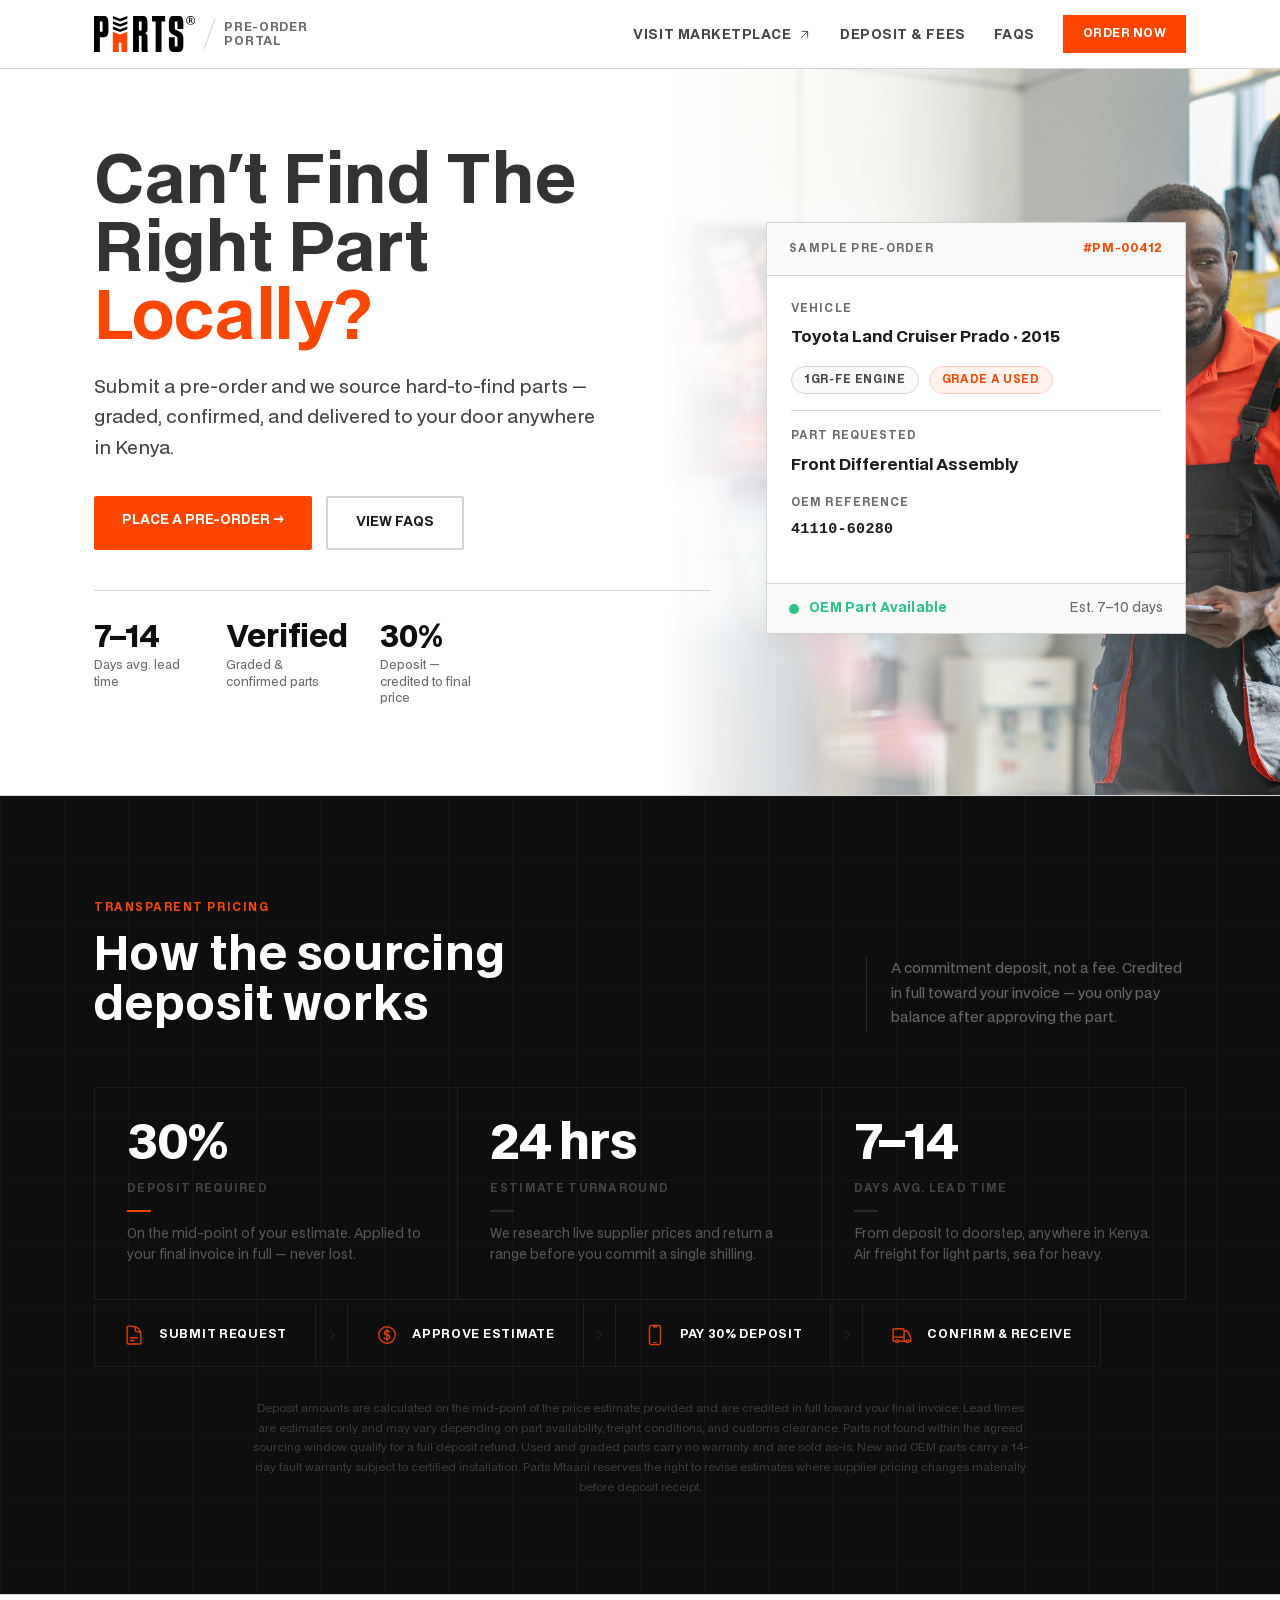
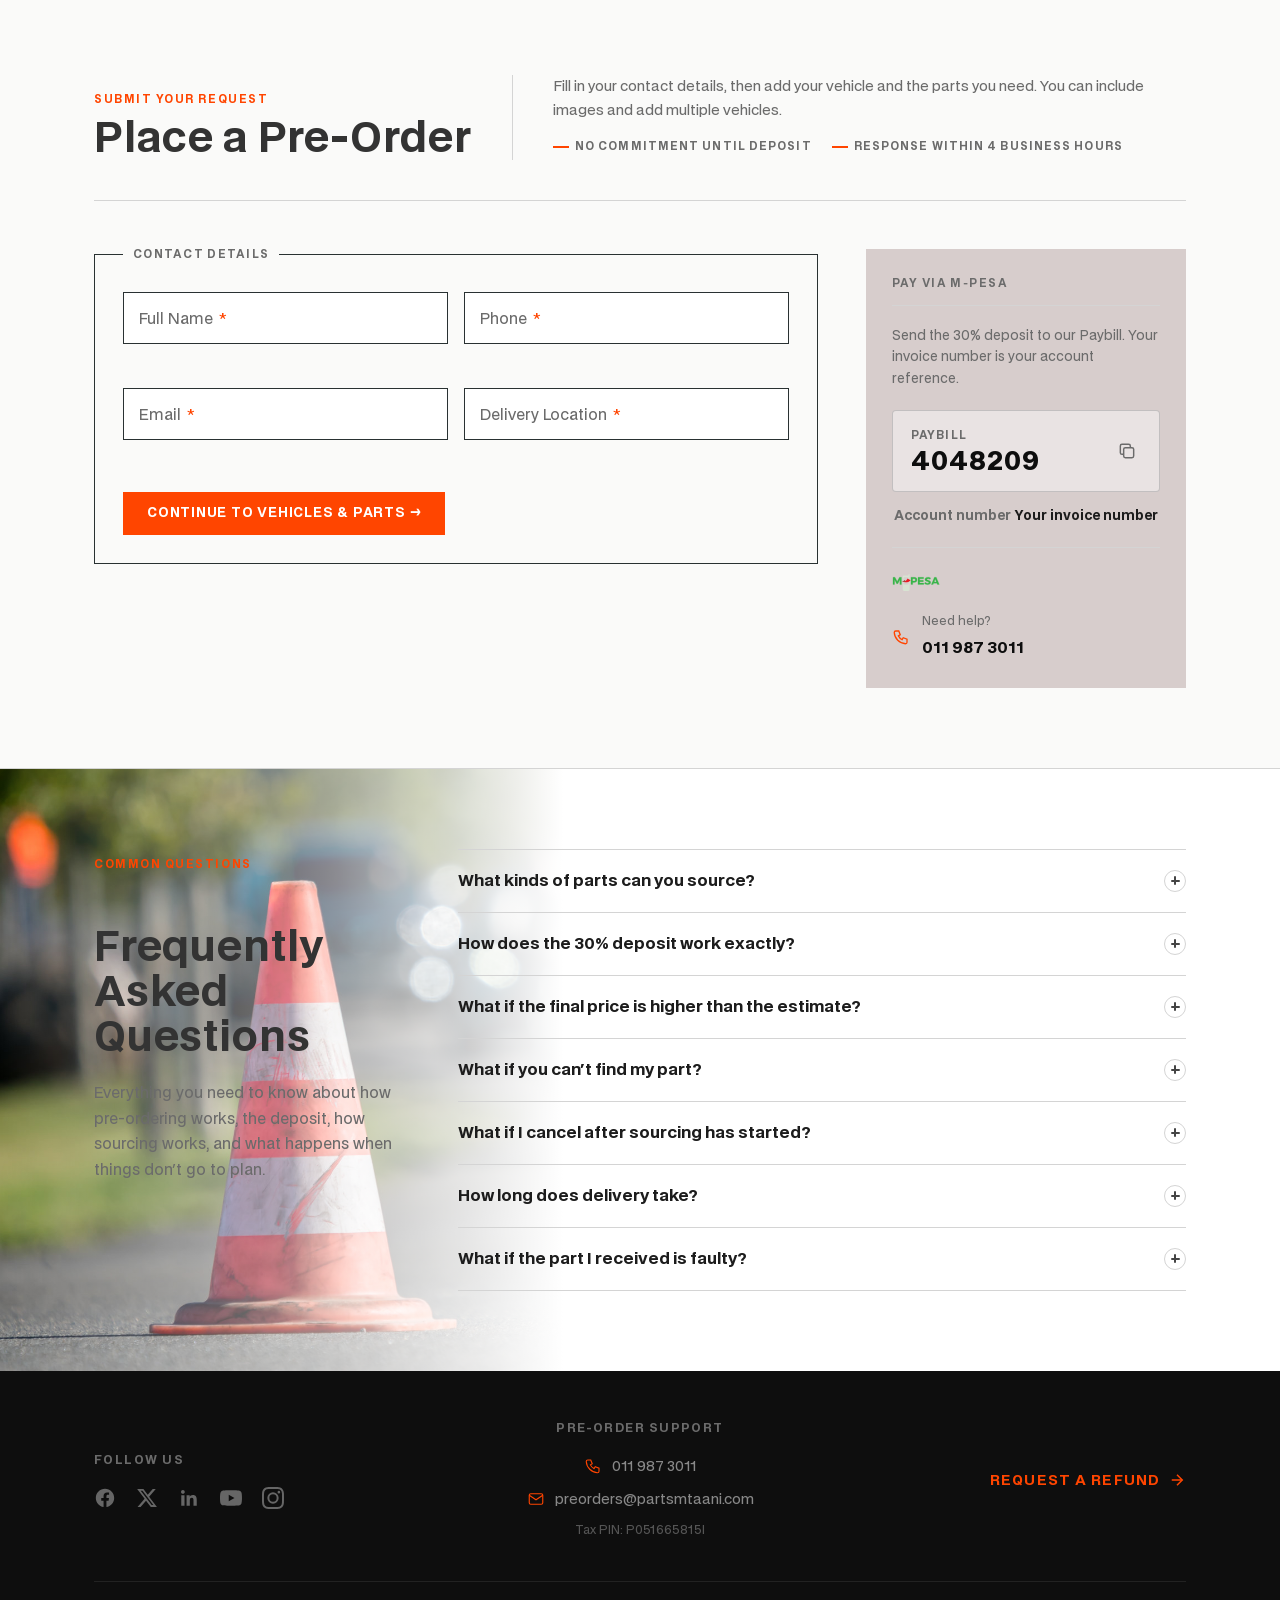
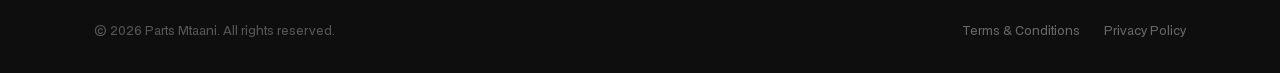
==== commit b197e98b: "fix layouts 2" ====
--- a/index.html
+++ b/index.html
@@ -18,15 +18,32 @@
       #sourcing-fee .sf-stat-bar { grid-template-columns: 1fr !important; }
       #sourcing-fee .sf-stat-bar > div { border-right: none !important; border-bottom: 1px solid #1e1e1e; }
       #sourcing-fee .sf-header-inner { flex-direction: column !important; align-items: flex-start !important; }
-      #sourcing-fee .sf-steps-row { grid-template-columns: 1fr 1fr !important; max-width:100% !important; }
-      #sourcing-fee .sf-steps-row > div:nth-child(odd) { border-right: 1px solid #1e1e1e !important; }
+      #sourcing-fee .sf-steps-row { flex-wrap: wrap !important; }
     }
     @media (max-width: 600px) {
       #sourcing-fee .sf-stat-num { font-size: 36px !important; }
-      #sourcing-fee .sf-steps-row { grid-template-columns: 1fr 1fr !important; }
+      #sourcing-fee .sf-steps-row { flex-direction: column !important; display: flex !important; }
+      #sourcing-fee .sf-steps-row > div { border-right: none !important; border-bottom: 1px solid #1e1e1e !important; }
     }
-    /* Payment aside border removed per design update */
-    .payment-aside { border: none !important; background: #D7CDCC !important; }
+/* Border unification — fieldsets stay dark, payment aside gets new treatment */
+.form-fieldset { border-color: var(--field-border) !important; }
+
+/* Order form section header */
+.order-form-header-grid {
+  grid-template-columns: auto 1fr;
+}
+@media (max-width: 700px) {
+  .order-form-header-grid {
+    grid-template-columns: 1fr !important;
+    gap: 20px !important;
+  }
+  .order-form-header-grid > div:last-child {
+    padding-left: 0 !important;
+    border-left: none !important;
+    border-top: 1px solid var(--line);
+    padding-top: 20px;
+  }
+}
   </style>
 <body>
 
@@ -145,43 +162,47 @@
       </div>
     </div>
 
-    <!-- How it works — 4-column step row, icon + title only -->
-    <div style="display:grid;grid-template-columns:repeat(4,1fr);gap:0;margin-top:56px;border:1px solid #1e1e1e;max-width:760px;" class="sf-steps-row">
-
-      <!-- Step 1 -->
-      <div style="display:flex;flex-direction:column;align-items:center;gap:14px;text-align:center;padding:28px 20px;border-right:1px solid #1e1e1e;position:relative;">
-        <div style="width:2px;height:16px;background:var(--orange);position:absolute;top:0;left:50%;transform:translateX(-50%);"></div>
-        <svg xmlns="http://www.w3.org/2000/svg" fill="none" viewBox="0 0 24 24" stroke-width="1.5" stroke="var(--orange)" style="width:32px;height:32px;flex-shrink:0;">
+    <!-- How it works — compact icon + label bar -->
+    <div class="sf-steps-row" style="display:inline-flex;align-items:stretch;margin-top:2px;border:1px solid #1e1e1e;border-top:none;">
+
+      <div style="display:flex;align-items:center;gap:14px;padding:20px 28px;border-right:1px solid #1e1e1e;">
+        <svg xmlns="http://www.w3.org/2000/svg" fill="none" viewBox="0 0 24 24" stroke-width="1.5" stroke="var(--orange)" style="width:22px;height:22px;flex-shrink:0;opacity:0.9;">
           <path stroke-linecap="round" stroke-linejoin="round" d="M19.5 14.25v-2.625a3.375 3.375 0 0 0-3.375-3.375h-1.5A1.125 1.125 0 0 1 13.5 7.125v-1.5a3.375 3.375 0 0 0-3.375-3.375H8.25m0 12.75h7.5m-7.5 3H12M10.5 2.25H5.625c-.621 0-1.125.504-1.125 1.125v17.25c0 .621.504 1.125 1.125 1.125h12.75c.621 0 1.125-.504 1.125-1.125V11.25a9 9 0 0 0-9-9Z" />
         </svg>
-        <div style="font-size:11px;font-weight:700;color:#fff;line-height:1.35;text-transform:uppercase;letter-spacing:0.08em;">Submit request</div>
-      </div>
-
-      <!-- Step 2 -->
-      <div style="display:flex;flex-direction:column;align-items:center;gap:14px;text-align:center;padding:28px 20px;border-right:1px solid #1e1e1e;position:relative;">
-        <div style="width:2px;height:16px;background:#2a2a2a;position:absolute;top:0;left:50%;transform:translateX(-50%);"></div>
-        <svg xmlns="http://www.w3.org/2000/svg" fill="none" viewBox="0 0 24 24" stroke-width="1.5" stroke="var(--orange)" style="width:32px;height:32px;flex-shrink:0;">
+        <span style="font-size:12px;font-weight:700;color:#fff;letter-spacing:0.06em;text-transform:uppercase;white-space:nowrap;">Submit request</span>
+      </div>
+
+      <div style="display:flex;align-items:center;justify-content:center;width:32px;flex-shrink:0;border-right:1px solid #1e1e1e;">
+        <svg viewBox="0 0 24 24" fill="none" stroke="#2a2a2a" stroke-width="1.5" style="width:14px;height:14px;"><path stroke-linecap="round" stroke-linejoin="round" d="M8.25 4.5l7.5 7.5-7.5 7.5"/></svg>
+      </div>
+
+      <div style="display:flex;align-items:center;gap:14px;padding:20px 28px;border-right:1px solid #1e1e1e;">
+        <svg xmlns="http://www.w3.org/2000/svg" fill="none" viewBox="0 0 24 24" stroke-width="1.5" stroke="var(--orange)" style="width:22px;height:22px;flex-shrink:0;opacity:0.9;">
           <path stroke-linecap="round" stroke-linejoin="round" d="M12 6v12m-3-2.818.879.659c1.171.879 3.07.879 4.242 0 1.172-.879 1.172-2.303 0-3.182C13.536 12.219 12.768 12 12 12c-.725 0-1.45-.22-2.003-.659-1.106-.879-1.106-2.303 0-3.182s2.9-.879 4.006 0l.415.33M21 12a9 9 0 1 1-18 0 9 9 0 0 1 18 0Z" />
         </svg>
-        <div style="font-size:11px;font-weight:700;color:#fff;line-height:1.35;text-transform:uppercase;letter-spacing:0.08em;">Approve estimate</div>
-      </div>
-
-      <!-- Step 3 -->
-      <div style="display:flex;flex-direction:column;align-items:center;gap:14px;text-align:center;padding:28px 20px;border-right:1px solid #1e1e1e;position:relative;">
-        <div style="width:2px;height:16px;background:#2a2a2a;position:absolute;top:0;left:50%;transform:translateX(-50%);"></div>
-        <svg xmlns="http://www.w3.org/2000/svg" fill="none" viewBox="0 0 24 24" stroke-width="1.5" stroke="var(--orange)" style="width:32px;height:32px;flex-shrink:0;">
+        <span style="font-size:12px;font-weight:700;color:#fff;letter-spacing:0.06em;text-transform:uppercase;white-space:nowrap;">Approve estimate</span>
+      </div>
+
+      <div style="display:flex;align-items:center;justify-content:center;width:32px;flex-shrink:0;border-right:1px solid #1e1e1e;">
+        <svg viewBox="0 0 24 24" fill="none" stroke="#2a2a2a" stroke-width="1.5" style="width:14px;height:14px;"><path stroke-linecap="round" stroke-linejoin="round" d="M8.25 4.5l7.5 7.5-7.5 7.5"/></svg>
+      </div>
+
+      <div style="display:flex;align-items:center;gap:14px;padding:20px 28px;border-right:1px solid #1e1e1e;">
+        <svg xmlns="http://www.w3.org/2000/svg" fill="none" viewBox="0 0 24 24" stroke-width="1.5" stroke="var(--orange)" style="width:22px;height:22px;flex-shrink:0;opacity:0.9;">
           <path stroke-linecap="round" stroke-linejoin="round" d="M10.5 1.5H8.25A2.25 2.25 0 0 0 6 3.75v16.5a2.25 2.25 0 0 0 2.25 2.25h7.5A2.25 2.25 0 0 0 18 20.25V3.75a2.25 2.25 0 0 0-2.25-2.25H13.5m-3 0V3h3V1.5m-3 0h3m-3 18.75h3" />
         </svg>
-        <div style="font-size:11px;font-weight:700;color:#fff;line-height:1.35;text-transform:uppercase;letter-spacing:0.08em;">Pay 30% deposit</div>
-      </div>
-
-      <!-- Step 4 -->
-      <div style="display:flex;flex-direction:column;align-items:center;gap:14px;text-align:center;padding:28px 20px;position:relative;">
-        <div style="width:2px;height:16px;background:#2a2a2a;position:absolute;top:0;left:50%;transform:translateX(-50%);"></div>
-        <svg xmlns="http://www.w3.org/2000/svg" fill="none" viewBox="0 0 24 24" stroke-width="1.5" stroke="var(--orange)" style="width:32px;height:32px;flex-shrink:0;">
+        <span style="font-size:12px;font-weight:700;color:#fff;letter-spacing:0.06em;text-transform:uppercase;white-space:nowrap;">Pay 30% deposit</span>
+      </div>
+
+      <div style="display:flex;align-items:center;justify-content:center;width:32px;flex-shrink:0;border-right:1px solid #1e1e1e;">
+        <svg viewBox="0 0 24 24" fill="none" stroke="#2a2a2a" stroke-width="1.5" style="width:14px;height:14px;"><path stroke-linecap="round" stroke-linejoin="round" d="M8.25 4.5l7.5 7.5-7.5 7.5"/></svg>
+      </div>
+
+      <div style="display:flex;align-items:center;gap:14px;padding:20px 28px;">
+        <svg xmlns="http://www.w3.org/2000/svg" fill="none" viewBox="0 0 24 24" stroke-width="1.5" stroke="var(--orange)" style="width:22px;height:22px;flex-shrink:0;opacity:0.9;">
           <path stroke-linecap="round" stroke-linejoin="round" d="M8.25 18.75a1.5 1.5 0 0 1-3 0m3 0a1.5 1.5 0 0 0-3 0m3 0h6m-9 0H3.375a1.125 1.125 0 0 1-1.125-1.125V14.25m17.25 4.5a1.5 1.5 0 0 1-3 0m3 0a1.5 1.5 0 0 0-3 0m3 0h1.125c.621 0 1.129-.504 1.09-1.124a17.902 17.902 0 0 0-3.213-9.193 2.056 2.056 0 0 0-1.58-.86H14.25M16.5 18.75h-2.25m0-11.177v-.958c0-.568-.422-1.048-.987-1.106a48.554 48.554 0 0 0-10.026 0 1.106 1.106 0 0 0-.987 1.106v7.635m12-6.677v6.677m0 4.5v-4.5m0 0h-12" />
         </svg>
-        <div style="font-size:11px;font-weight:700;color:#fff;line-height:1.35;text-transform:uppercase;letter-spacing:0.08em;">Confirm &amp; receive</div>
+        <span style="font-size:12px;font-weight:700;color:#fff;letter-spacing:0.06em;text-transform:uppercase;white-space:nowrap;">Confirm &amp; receive</span>
       </div>
 
     </div>
@@ -199,27 +220,18 @@
 <section id="order-form" class="section section-alt">
   <div class="wrap">
 
-    <!-- Section header — premium redesign -->
-    <div style="margin-bottom:48px;padding-bottom:40px;border-bottom:1px solid var(--line);position:relative;">
-      <div style="display:flex;align-items:flex-start;justify-content:space-between;gap:40px;flex-wrap:wrap;">
-        <div style="flex:1;min-width:280px;">
-          <div style="display:inline-flex;align-items:center;gap:10px;margin-bottom:18px;">
-            <span style="display:inline-block;width:28px;height:2px;background:var(--orange);"></span>
-            <span style="font-size:11px;font-weight:700;letter-spacing:0.16em;text-transform:uppercase;color:var(--orange);">Submit Your Request</span>
-          </div>
-          <h2 style="font-size:clamp(28px,3.2vw,42px);line-height:1.05;letter-spacing:-0.01em;color:var(--black);margin:0 0 0 0;">Place a<br><em style="font-style:normal;color:var(--orange);">Pre-Order</em></h2>
-        </div>
-        <div style="flex:1;min-width:260px;max-width:480px;padding-left:32px;border-left:1px solid var(--line);">
-          <p style="color:var(--muted);font-size:15px;line-height:1.75;margin:0 0 20px;">Fill in your contact details, then add your vehicle and the parts you need. You can include images and add multiple vehicles.</p>
-          <div style="display:flex;gap:24px;flex-wrap:wrap;">
-            <div style="display:flex;align-items:center;gap:8px;">
-              <svg viewBox="0 0 24 24" fill="none" stroke="var(--orange)" stroke-width="1.75" style="width:16px;height:16px;flex-shrink:0;"><path d="M9 12l2 2 4-4"/><circle cx="12" cy="12" r="9"/></svg>
-              <span style="font-size:12px;font-weight:700;letter-spacing:0.06em;text-transform:uppercase;color:var(--mid);">No commitment until deposit</span>
-            </div>
-            <div style="display:flex;align-items:center;gap:8px;">
-              <svg viewBox="0 0 24 24" fill="none" stroke="var(--orange)" stroke-width="1.75" style="width:16px;height:16px;flex-shrink:0;"><path d="M9 12l2 2 4-4"/><circle cx="12" cy="12" r="9"/></svg>
-              <span style="font-size:12px;font-weight:700;letter-spacing:0.06em;text-transform:uppercase;color:var(--mid);">Response within 4 hours</span>
-            </div>
+    <!-- Section header — premium -->
+    <div style="margin-bottom:48px;padding-bottom:40px;border-bottom:1px solid var(--line);">
+      <div style="display:grid;grid-template-columns:auto 1fr;gap:40px;align-items:end;flex-wrap:wrap;" class="order-form-header-grid">
+        <div>
+          <div class="label" style="margin-bottom:10px;">Submit Your Request</div>
+          <h2 style="margin:0;line-height:1.0;">Place a Pre-Order</h2>
+        </div>
+        <div style="padding-left:40px;border-left:1px solid var(--line);padding-bottom:4px;">
+          <p style="color:var(--muted);font-size:14px;line-height:1.75;margin:0 0 14px;">Fill in your contact details, then add your vehicle and the parts you need. You can include images and add multiple vehicles.</p>
+          <div style="display:flex;gap:20px;flex-wrap:wrap;">
+            <span style="font-size:11px;font-weight:700;letter-spacing:0.1em;text-transform:uppercase;color:var(--muted);display:flex;align-items:center;gap:6px;"><span style="display:inline-block;width:16px;height:1.5px;background:var(--orange);flex-shrink:0;"></span>No commitment until deposit</span>
+            <span style="font-size:11px;font-weight:700;letter-spacing:0.1em;text-transform:uppercase;color:var(--muted);display:flex;align-items:center;gap:6px;"><span style="display:inline-block;width:16px;height:1.5px;background:var(--orange);flex-shrink:0;"></span>Response within 4 business hours</span>
           </div>
         </div>
       </div>
--- a/assets/css/styles.css
+++ b/assets/css/styles.css
@@ -668,11 +668,12 @@
 }
 .payment-paybill {
   display: flex; align-items: center; justify-content: space-between;
-  border: 1px solid var(--line);
+  border: 1px solid rgba(41,49,50,0.2);
   border-radius: 4px;
   padding: 16px 18px;
   cursor: pointer; transition: border-color 0.2s;
   margin-bottom: 14px;
+  background: rgba(255,255,255,0.45);
 }
 .payment-paybill:hover { border-color: var(--orange); }
 .payment-paybill-label { font-size: 11px; font-weight: 700; text-transform: uppercase; letter-spacing: 0.1em; color: var(--muted); margin-bottom: 3px; }
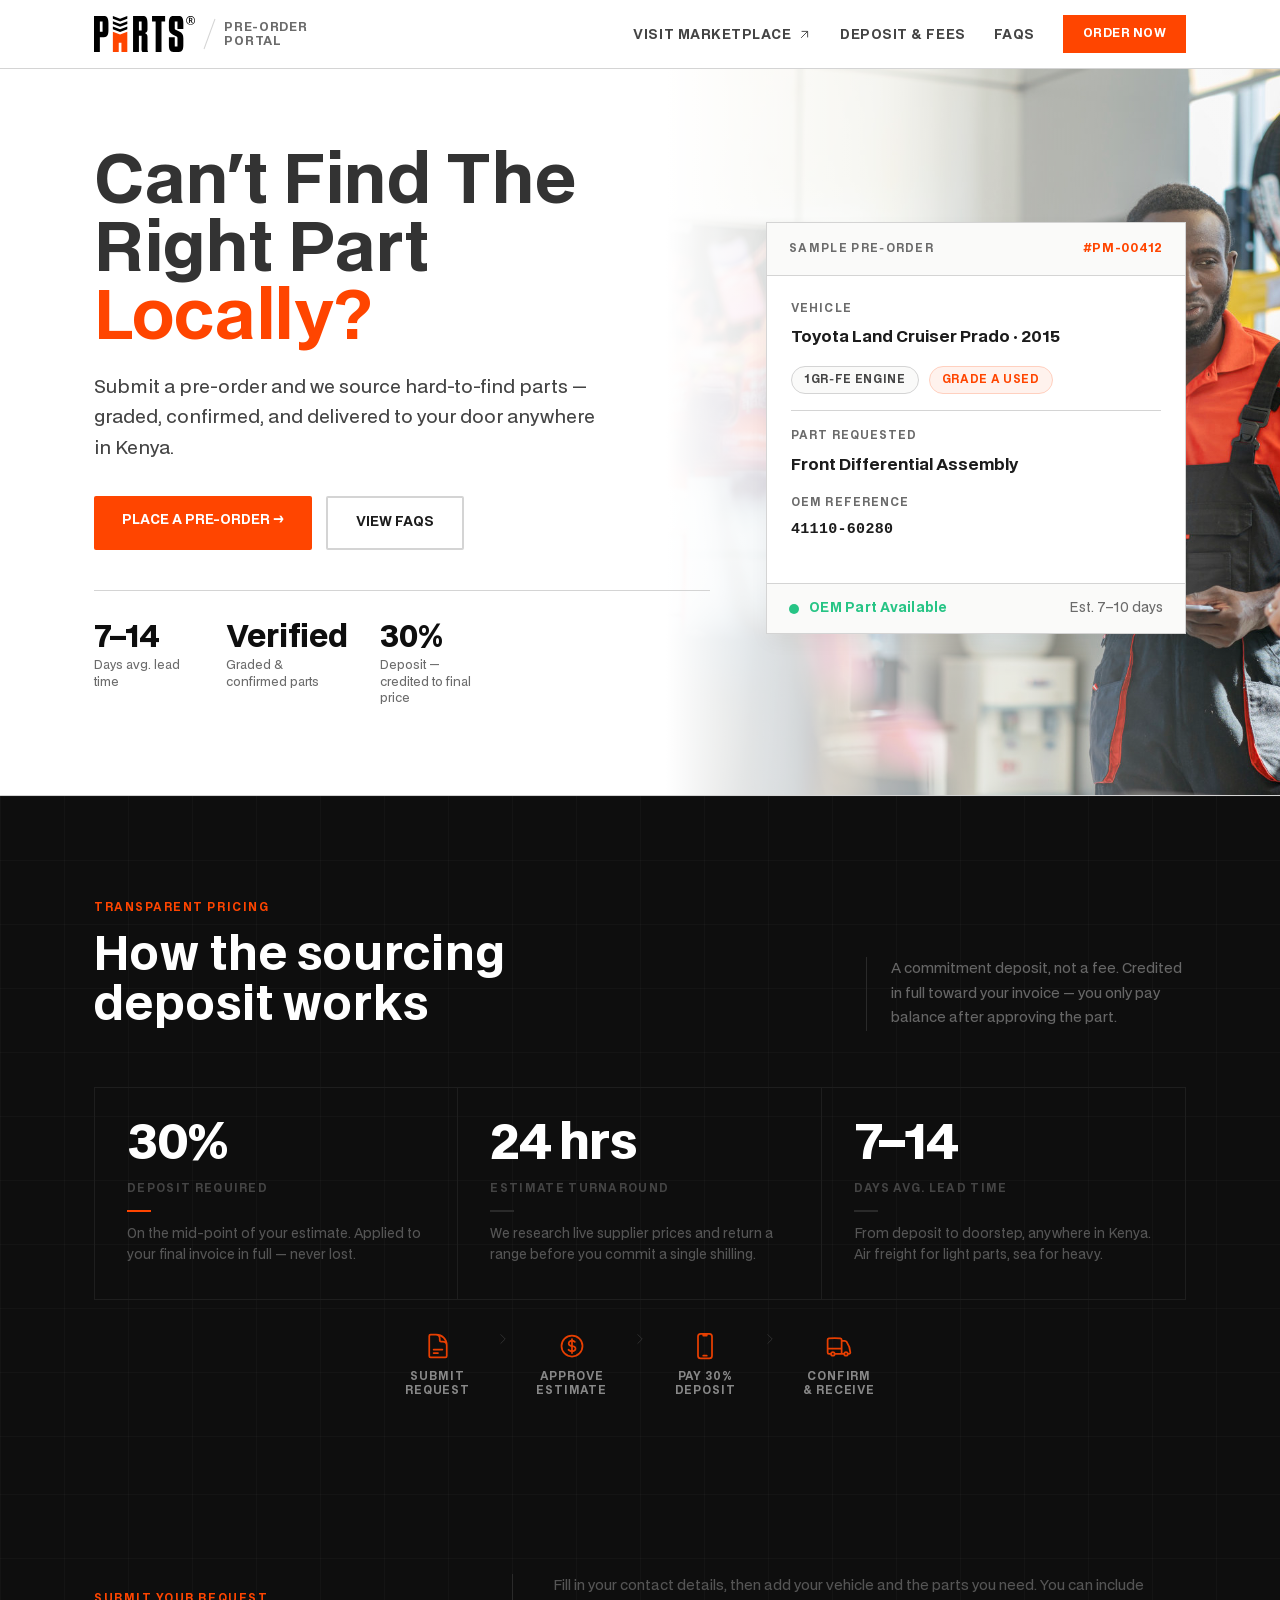
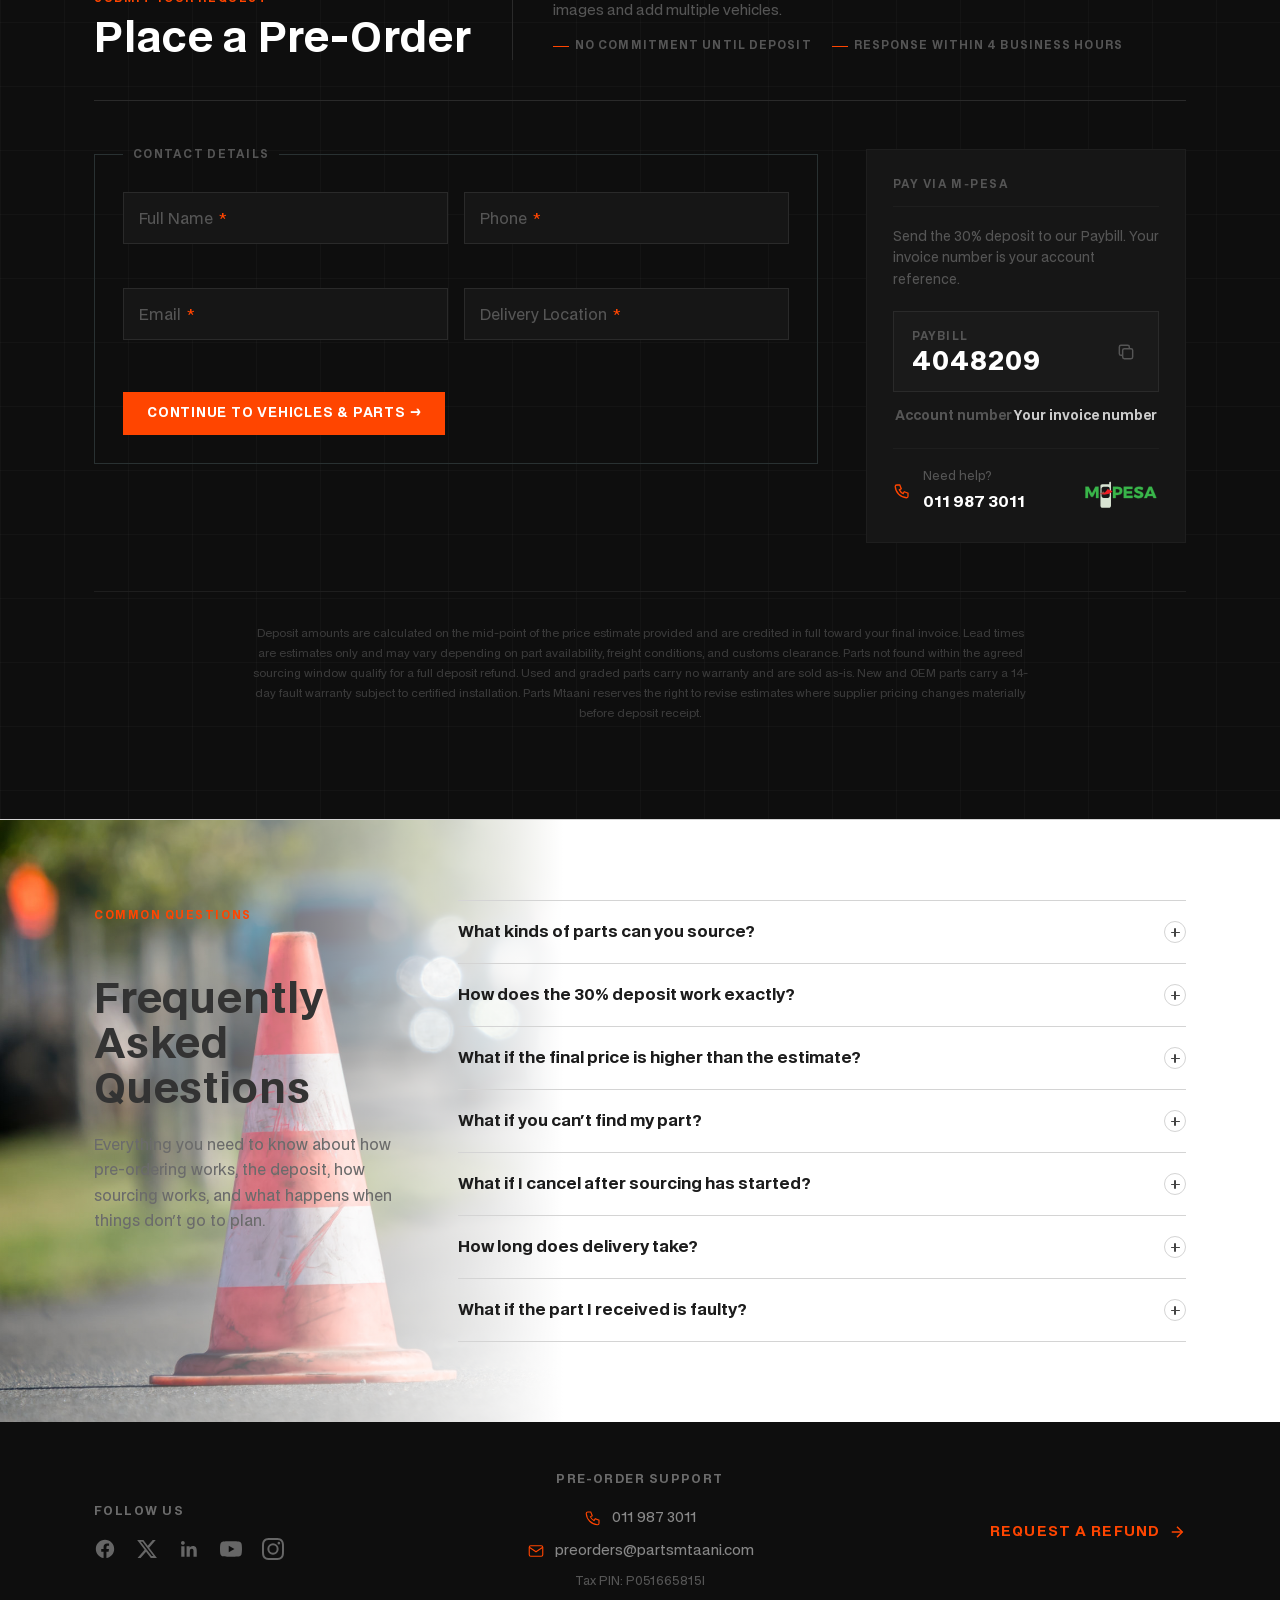
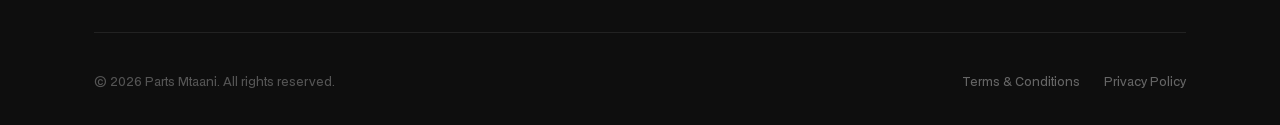
==== commit 521c37dc: "fix fee layout" ====
--- a/index.html
+++ b/index.html
@@ -162,76 +162,71 @@
       </div>
     </div>
 
-    <!-- How it works — compact icon + label bar -->
-    <div class="sf-steps-row" style="display:inline-flex;align-items:stretch;margin-top:2px;border:1px solid #1e1e1e;border-top:none;">
-
-      <div style="display:flex;align-items:center;gap:14px;padding:20px 28px;border-right:1px solid #1e1e1e;">
-        <svg xmlns="http://www.w3.org/2000/svg" fill="none" viewBox="0 0 24 24" stroke-width="1.5" stroke="var(--orange)" style="width:22px;height:22px;flex-shrink:0;opacity:0.9;">
+    <!-- How it works — icon above label, no borders, centered -->
+    <div class="sf-steps-row" style="display:flex;justify-content:center;align-items:flex-start;gap:8px;margin-top:32px;flex-wrap:wrap;">
+
+      <div style="display:flex;flex-direction:column;align-items:center;gap:10px;padding:0 18px;min-width:100px;">
+        <svg xmlns="http://www.w3.org/2000/svg" fill="none" viewBox="0 0 24 24" stroke-width="1.5" stroke="var(--orange)" style="width:28px;height:28px;opacity:0.9;">
           <path stroke-linecap="round" stroke-linejoin="round" d="M19.5 14.25v-2.625a3.375 3.375 0 0 0-3.375-3.375h-1.5A1.125 1.125 0 0 1 13.5 7.125v-1.5a3.375 3.375 0 0 0-3.375-3.375H8.25m0 12.75h7.5m-7.5 3H12M10.5 2.25H5.625c-.621 0-1.125.504-1.125 1.125v17.25c0 .621.504 1.125 1.125 1.125h12.75c.621 0 1.125-.504 1.125-1.125V11.25a9 9 0 0 0-9-9Z" />
         </svg>
-        <span style="font-size:12px;font-weight:700;color:#fff;letter-spacing:0.06em;text-transform:uppercase;white-space:nowrap;">Submit request</span>
-      </div>
-
-      <div style="display:flex;align-items:center;justify-content:center;width:32px;flex-shrink:0;border-right:1px solid #1e1e1e;">
-        <svg viewBox="0 0 24 24" fill="none" stroke="#2a2a2a" stroke-width="1.5" style="width:14px;height:14px;"><path stroke-linecap="round" stroke-linejoin="round" d="M8.25 4.5l7.5 7.5-7.5 7.5"/></svg>
-      </div>
-
-      <div style="display:flex;align-items:center;gap:14px;padding:20px 28px;border-right:1px solid #1e1e1e;">
-        <svg xmlns="http://www.w3.org/2000/svg" fill="none" viewBox="0 0 24 24" stroke-width="1.5" stroke="var(--orange)" style="width:22px;height:22px;flex-shrink:0;opacity:0.9;">
+        <span style="font-size:11px;font-weight:700;color:#888;letter-spacing:0.08em;text-transform:uppercase;text-align:center;line-height:1.3;">Submit<br>request</span>
+      </div>
+
+      <div style="display:flex;align-items:center;padding-bottom:14px;color:#2a2a2a;">
+        <svg viewBox="0 0 24 24" fill="none" stroke="#333" stroke-width="1.5" style="width:14px;height:14px;"><path stroke-linecap="round" stroke-linejoin="round" d="M8.25 4.5l7.5 7.5-7.5 7.5"/></svg>
+      </div>
+
+      <div style="display:flex;flex-direction:column;align-items:center;gap:10px;padding:0 18px;min-width:100px;">
+        <svg xmlns="http://www.w3.org/2000/svg" fill="none" viewBox="0 0 24 24" stroke-width="1.5" stroke="var(--orange)" style="width:28px;height:28px;opacity:0.9;">
           <path stroke-linecap="round" stroke-linejoin="round" d="M12 6v12m-3-2.818.879.659c1.171.879 3.07.879 4.242 0 1.172-.879 1.172-2.303 0-3.182C13.536 12.219 12.768 12 12 12c-.725 0-1.45-.22-2.003-.659-1.106-.879-1.106-2.303 0-3.182s2.9-.879 4.006 0l.415.33M21 12a9 9 0 1 1-18 0 9 9 0 0 1 18 0Z" />
         </svg>
-        <span style="font-size:12px;font-weight:700;color:#fff;letter-spacing:0.06em;text-transform:uppercase;white-space:nowrap;">Approve estimate</span>
-      </div>
-
-      <div style="display:flex;align-items:center;justify-content:center;width:32px;flex-shrink:0;border-right:1px solid #1e1e1e;">
-        <svg viewBox="0 0 24 24" fill="none" stroke="#2a2a2a" stroke-width="1.5" style="width:14px;height:14px;"><path stroke-linecap="round" stroke-linejoin="round" d="M8.25 4.5l7.5 7.5-7.5 7.5"/></svg>
-      </div>
-
-      <div style="display:flex;align-items:center;gap:14px;padding:20px 28px;border-right:1px solid #1e1e1e;">
-        <svg xmlns="http://www.w3.org/2000/svg" fill="none" viewBox="0 0 24 24" stroke-width="1.5" stroke="var(--orange)" style="width:22px;height:22px;flex-shrink:0;opacity:0.9;">
+        <span style="font-size:11px;font-weight:700;color:#888;letter-spacing:0.08em;text-transform:uppercase;text-align:center;line-height:1.3;">Approve<br>estimate</span>
+      </div>
+
+      <div style="display:flex;align-items:center;padding-bottom:14px;">
+        <svg viewBox="0 0 24 24" fill="none" stroke="#333" stroke-width="1.5" style="width:14px;height:14px;"><path stroke-linecap="round" stroke-linejoin="round" d="M8.25 4.5l7.5 7.5-7.5 7.5"/></svg>
+      </div>
+
+      <div style="display:flex;flex-direction:column;align-items:center;gap:10px;padding:0 18px;min-width:100px;">
+        <svg xmlns="http://www.w3.org/2000/svg" fill="none" viewBox="0 0 24 24" stroke-width="1.5" stroke="var(--orange)" style="width:28px;height:28px;opacity:0.9;">
           <path stroke-linecap="round" stroke-linejoin="round" d="M10.5 1.5H8.25A2.25 2.25 0 0 0 6 3.75v16.5a2.25 2.25 0 0 0 2.25 2.25h7.5A2.25 2.25 0 0 0 18 20.25V3.75a2.25 2.25 0 0 0-2.25-2.25H13.5m-3 0V3h3V1.5m-3 0h3m-3 18.75h3" />
         </svg>
-        <span style="font-size:12px;font-weight:700;color:#fff;letter-spacing:0.06em;text-transform:uppercase;white-space:nowrap;">Pay 30% deposit</span>
-      </div>
-
-      <div style="display:flex;align-items:center;justify-content:center;width:32px;flex-shrink:0;border-right:1px solid #1e1e1e;">
-        <svg viewBox="0 0 24 24" fill="none" stroke="#2a2a2a" stroke-width="1.5" style="width:14px;height:14px;"><path stroke-linecap="round" stroke-linejoin="round" d="M8.25 4.5l7.5 7.5-7.5 7.5"/></svg>
-      </div>
-
-      <div style="display:flex;align-items:center;gap:14px;padding:20px 28px;">
-        <svg xmlns="http://www.w3.org/2000/svg" fill="none" viewBox="0 0 24 24" stroke-width="1.5" stroke="var(--orange)" style="width:22px;height:22px;flex-shrink:0;opacity:0.9;">
+        <span style="font-size:11px;font-weight:700;color:#888;letter-spacing:0.08em;text-transform:uppercase;text-align:center;line-height:1.3;">Pay 30%<br>deposit</span>
+      </div>
+
+      <div style="display:flex;align-items:center;padding-bottom:14px;">
+        <svg viewBox="0 0 24 24" fill="none" stroke="#333" stroke-width="1.5" style="width:14px;height:14px;"><path stroke-linecap="round" stroke-linejoin="round" d="M8.25 4.5l7.5 7.5-7.5 7.5"/></svg>
+      </div>
+
+      <div style="display:flex;flex-direction:column;align-items:center;gap:10px;padding:0 18px;min-width:100px;">
+        <svg xmlns="http://www.w3.org/2000/svg" fill="none" viewBox="0 0 24 24" stroke-width="1.5" stroke="var(--orange)" style="width:28px;height:28px;opacity:0.9;">
           <path stroke-linecap="round" stroke-linejoin="round" d="M8.25 18.75a1.5 1.5 0 0 1-3 0m3 0a1.5 1.5 0 0 0-3 0m3 0h6m-9 0H3.375a1.125 1.125 0 0 1-1.125-1.125V14.25m17.25 4.5a1.5 1.5 0 0 1-3 0m3 0a1.5 1.5 0 0 0-3 0m3 0h1.125c.621 0 1.129-.504 1.09-1.124a17.902 17.902 0 0 0-3.213-9.193 2.056 2.056 0 0 0-1.58-.86H14.25M16.5 18.75h-2.25m0-11.177v-.958c0-.568-.422-1.048-.987-1.106a48.554 48.554 0 0 0-10.026 0 1.106 1.106 0 0 0-.987 1.106v7.635m12-6.677v6.677m0 4.5v-4.5m0 0h-12" />
         </svg>
-        <span style="font-size:12px;font-weight:700;color:#fff;letter-spacing:0.06em;text-transform:uppercase;white-space:nowrap;">Confirm &amp; receive</span>
-      </div>
-
-    </div>
-
-    <!-- Disclaimer -->
-    <div style="padding:32px 0 0;text-align:center;">
-      <p style="font-size:11px;color:#3a3a3a;line-height:1.8;margin:0 auto;max-width:780px;">Deposit amounts are calculated on the mid-point of the price estimate provided and are credited in full toward your final invoice. Lead times are estimates only and may vary depending on part availability, freight conditions, and customs clearance. Parts not found within the agreed sourcing window qualify for a full deposit refund. Used and graded parts carry no warranty and are sold as-is. New and OEM parts carry a 14-day fault warranty subject to certified installation. Parts Mtaani reserves the right to revise estimates where supplier pricing changes materially before deposit receipt.</p>
+        <span style="font-size:11px;font-weight:700;color:#888;letter-spacing:0.08em;text-transform:uppercase;text-align:center;line-height:1.3;">Confirm<br>&amp; receive</span>
+      </div>
+
     </div>
 
   </div>
 </section>
-<div class="divider"></div>
-
-<!-- ORDER FORM with fieldset/legend -->
-<section id="order-form" class="section section-alt">
-  <div class="wrap">
-
-    <!-- Section header — premium -->
-    <div style="margin-bottom:48px;padding-bottom:40px;border-bottom:1px solid var(--line);">
+
+<!-- ORDER FORM + PAYMENTS — continues dark sourcing-fee background -->
+<section id="order-form" style="background:#0e0e0e;padding:80px 0 96px;position:relative;overflow:hidden;">
+  <div style="position:absolute;inset:0;background-image:linear-gradient(rgba(255,255,255,0.025) 1px,transparent 1px),linear-gradient(90deg,rgba(255,255,255,0.025) 1px,transparent 1px);background-size:64px 64px;pointer-events:none;"></div>
+  <div class="wrap" style="position:relative;z-index:1;">
+
+    <!-- Section header — premium, dark theme -->
+    <div style="margin-bottom:48px;padding-bottom:40px;border-bottom:1px solid #2a2a2a;">
       <div style="display:grid;grid-template-columns:auto 1fr;gap:40px;align-items:end;flex-wrap:wrap;" class="order-form-header-grid">
         <div>
-          <div class="label" style="margin-bottom:10px;">Submit Your Request</div>
-          <h2 style="margin:0;line-height:1.0;">Place a Pre-Order</h2>
-        </div>
-        <div style="padding-left:40px;border-left:1px solid var(--line);padding-bottom:4px;">
-          <p style="color:var(--muted);font-size:14px;line-height:1.75;margin:0 0 14px;">Fill in your contact details, then add your vehicle and the parts you need. You can include images and add multiple vehicles.</p>
+          <div class="label" style="margin-bottom:10px;color:var(--orange);">Submit Your Request</div>
+          <h2 style="margin:0;line-height:1.0;color:#fff;">Place a Pre-Order</h2>
+        </div>
+        <div style="padding-left:40px;border-left:1px solid #2a2a2a;padding-bottom:4px;">
+          <p style="color:#555;font-size:14px;line-height:1.75;margin:0 0 14px;">Fill in your contact details, then add your vehicle and the parts you need. You can include images and add multiple vehicles.</p>
           <div style="display:flex;gap:20px;flex-wrap:wrap;">
-            <span style="font-size:11px;font-weight:700;letter-spacing:0.1em;text-transform:uppercase;color:var(--muted);display:flex;align-items:center;gap:6px;"><span style="display:inline-block;width:16px;height:1.5px;background:var(--orange);flex-shrink:0;"></span>No commitment until deposit</span>
-            <span style="font-size:11px;font-weight:700;letter-spacing:0.1em;text-transform:uppercase;color:var(--muted);display:flex;align-items:center;gap:6px;"><span style="display:inline-block;width:16px;height:1.5px;background:var(--orange);flex-shrink:0;"></span>Response within 4 business hours</span>
+            <span style="font-size:11px;font-weight:700;letter-spacing:0.1em;text-transform:uppercase;color:#555;display:flex;align-items:center;gap:6px;"><span style="display:inline-block;width:16px;height:1.5px;background:var(--orange);flex-shrink:0;"></span>No commitment until deposit</span>
+            <span style="font-size:11px;font-weight:700;letter-spacing:0.1em;text-transform:uppercase;color:#555;display:flex;align-items:center;gap:6px;"><span style="display:inline-block;width:16px;height:1.5px;background:var(--orange);flex-shrink:0;"></span>Response within 4 business hours</span>
           </div>
         </div>
       </div>
@@ -309,19 +304,23 @@
             <span class="payment-account-val">Your invoice number</span>
           </div>
           <div class="payment-divider"></div>
-          <div class="payment-mpesa-logo-row">
-            <img src="/assets/img/mpesa.svg" alt="M‑Pesa" class="mpesa-logo" onerror="this.style.display='none'">
-          </div>
           <div class="payment-support-row">
             <svg viewBox="0 0 24 24" fill="none" stroke="currentColor" stroke-width="1.75"><path d="M5 4h4l2 5l-2.5 1.5a11 11 0 0 0 5 5l1.5 -2.5l5 2v4a2 2 0 0 1 -2 2a16 16 0 0 1 -15 -15a2 2 0 0 1 2 -2"/></svg>
-            <div>
+            <div style="flex:1;">
               <span class="payment-support-label">Need help?</span>
               <a href="tel:+254119873011" class="payment-support-number">011 987 3011</a>
             </div>
-          </div>
-        </div>
-      </div>
-    </div>
+            <img src="/assets/img/mpesa.svg" alt="M‑Pesa" class="mpesa-logo" onerror="this.style.display='none'">
+          </div>
+        </div>
+      </div>
+    </div>
+
+    <!-- Disclaimer — below form and payment card -->
+    <div style="margin-top:48px;padding-top:32px;border-top:1px solid #1e1e1e;text-align:center;">
+      <p style="font-size:11px;color:#3a3a3a;line-height:1.8;margin:0 auto;max-width:780px;">Deposit amounts are calculated on the mid-point of the price estimate provided and are credited in full toward your final invoice. Lead times are estimates only and may vary depending on part availability, freight conditions, and customs clearance. Parts not found within the agreed sourcing window qualify for a full deposit refund. Used and graded parts carry no warranty and are sold as-is. New and OEM parts carry a 14-day fault warranty subject to certified installation. Parts Mtaani reserves the right to revise estimates where supplier pricing changes materially before deposit receipt.</p>
+    </div>
+
   </div>
 </section>
 <div class="divider"></div>
--- a/assets/css/styles.css
+++ b/assets/css/styles.css
@@ -644,10 +644,10 @@
   margin-bottom: 0;
 }
 
-/* Payment aside */
+/* Payment aside — dark context */
 .payment-aside {
-  background: #D7CDCC;
-  border: none;
+  background: #161616;
+  border: 1px solid #1e1e1e;
   border-radius: 0;
   padding: 26px;
   box-shadow: none;
@@ -657,30 +657,30 @@
   font-weight: 700;
   letter-spacing: 0.13em;
   text-transform: uppercase;
-  color: var(--muted);
+  color: #555;
   margin-bottom: 14px;
   padding-bottom: 12px;
-  border-bottom: 1px solid var(--line);
+  border-bottom: 1px solid #1e1e1e;
 }
 .payment-aside-desc {
-  font-size: 13px; color: var(--muted); line-height: 1.65;
+  font-size: 13px; color: #555; line-height: 1.65;
   margin-bottom: 20px;
 }
 .payment-paybill {
   display: flex; align-items: center; justify-content: space-between;
-  border: 1px solid rgba(41,49,50,0.2);
-  border-radius: 4px;
+  border: 1px solid #2a2a2a;
+  border-radius: 0;
   padding: 16px 18px;
   cursor: pointer; transition: border-color 0.2s;
   margin-bottom: 14px;
-  background: rgba(255,255,255,0.45);
+  background: #1a1a1a;
 }
 .payment-paybill:hover { border-color: var(--orange); }
-.payment-paybill-label { font-size: 11px; font-weight: 700; text-transform: uppercase; letter-spacing: 0.1em; color: var(--muted); margin-bottom: 3px; }
-.payment-paybill-value { font-size: 26px; font-weight: 800; color: var(--black); letter-spacing: 0.04em; line-height: 1; }
+.payment-paybill-label { font-size: 11px; font-weight: 700; text-transform: uppercase; letter-spacing: 0.1em; color: #555; margin-bottom: 3px; }
+.payment-paybill-value { font-size: 26px; font-weight: 800; color: #fff; letter-spacing: 0.04em; line-height: 1; }
 .paybill-copy-btn {
   background: none; border: none; cursor: pointer;
-  color: var(--muted); padding: 4px;
+  color: #555; padding: 4px;
   display: flex; align-items: center;
 }
 .paybill-copy-btn svg { width: 20px; height: 20px; }
@@ -688,18 +688,20 @@
   display: flex; justify-content: space-between; align-items: center;
   font-size: 13px; margin-bottom: 20px; padding: 0 2px;
 }
-.payment-account-key { color: var(--muted); font-weight: 600; }
-.payment-account-val { color: var(--ink); font-weight: 600; }
-.payment-divider { height: 1px; background: var(--line); margin: 18px 0; }
+.payment-account-key { color: #555; font-weight: 600; }
+.payment-account-val { color: #ccc; font-weight: 600; }
+.payment-divider { height: 1px; background: #1e1e1e; margin: 18px 0; }
 .payment-mpesa-logo-row { margin-bottom: 18px; }
 .payment-mpesa-logo-row .mpesa-logo { height: 26px; }
 .payment-support-row {
   display: flex; align-items: center; gap: 12px;
 }
 .payment-support-row > svg { width: 18px; height: 18px; stroke: var(--orange); flex-shrink: 0; }
-.payment-support-label { display: block; font-size: 12px; color: var(--muted); margin-bottom: 2px; }
-.payment-support-number { font-size: 16px; font-weight: 700; color: var(--black); text-decoration: none; }
+.payment-support-label { display: block; font-size: 12px; color: #555; margin-bottom: 2px; }
+.payment-support-number { font-size: 16px; font-weight: 700; color: #fff; text-decoration: none; }
 .payment-support-number:hover { color: var(--orange); }
+/* M-Pesa logo in the support row — larger */
+.payment-support-row .mpesa-logo { height: 40px; flex-shrink: 0; }
 .success-msg {
   display: none;
   background: #f0fbf7;
@@ -1096,6 +1098,95 @@
   }
 }
 
+/* Dark-bg overrides — form section now lives on #0e0e0e */
+#order-form .form-fieldset {
+  border-color: #2a2a2a;
+  background: transparent;
+}
+#order-form .form-legend {
+  color: #555;
+}
+#order-form .float-field input,
+#order-form .float-field select,
+#order-form .float-field textarea {
+  background: #161616;
+  border-color: #2a2a2a;
+  color: #e0e0e0;
+}
+#order-form .float-field input:focus,
+#order-form .float-field select:focus,
+#order-form .float-field textarea:focus {
+  border-color: #555;
+  box-shadow: 0 0 0 2px rgba(255,255,255,0.04);
+}
+#order-form .float-field label {
+  color: #555;
+}
+#order-form .float-field input:focus + label,
+#order-form .float-field input:not(:placeholder-shown) + label,
+#order-form .float-field textarea:focus + label,
+#order-form .float-field textarea:not(:placeholder-shown) + label {
+  background: #161616;
+  color: #888;
+}
+#order-form .vehicle-content .field input,
+#order-form .vehicle-content .field select,
+#order-form .vehicle-content .field textarea,
+#order-form .part-item .field input,
+#order-form .part-item .field select,
+#order-form .part-item .field textarea {
+  background: #161616;
+  border-color: #2a2a2a;
+  color: #e0e0e0;
+}
+#order-form .vehicle-content .field label,
+#order-form .part-item .field label {
+  color: #555;
+}
+#order-form .vehicle-content {
+  background: #0e0e0e;
+}
+#order-form .part-item {
+  background: #141414;
+  border-color: #2a2a2a;
+  border-left-color: #2a2a2a;
+}
+#order-form .part-item:focus-within {
+  border-left-color: var(--orange);
+}
+#order-form .parts-sub-header {
+  border-top-color: #2a2a2a;
+  color: #555;
+}
+#order-form .image-upload-zone {
+  border-color: #2a2a2a;
+}
+#order-form .image-upload-zone:hover {
+  background: #1a1a1a;
+  border-color: var(--orange);
+}
+#order-form .btn-step-back {
+  border-color: #2a2a2a;
+  color: #666;
+}
+#order-form .btn-step-back:hover {
+  border-color: #888;
+  color: #ccc;
+}
+#order-form .add-btn {
+  border-color: var(--orange);
+  color: var(--orange);
+  background: transparent;
+}
+#order-form .add-btn:hover {
+  background: rgba(255,69,0,0.08);
+}
+#order-form .success-msg {
+  background: #0a1a14;
+  border-left-color: var(--success);
+  color: var(--success);
+}
+
 /* Step buttons */
 .form-step-action {
   margin-top: 8px;
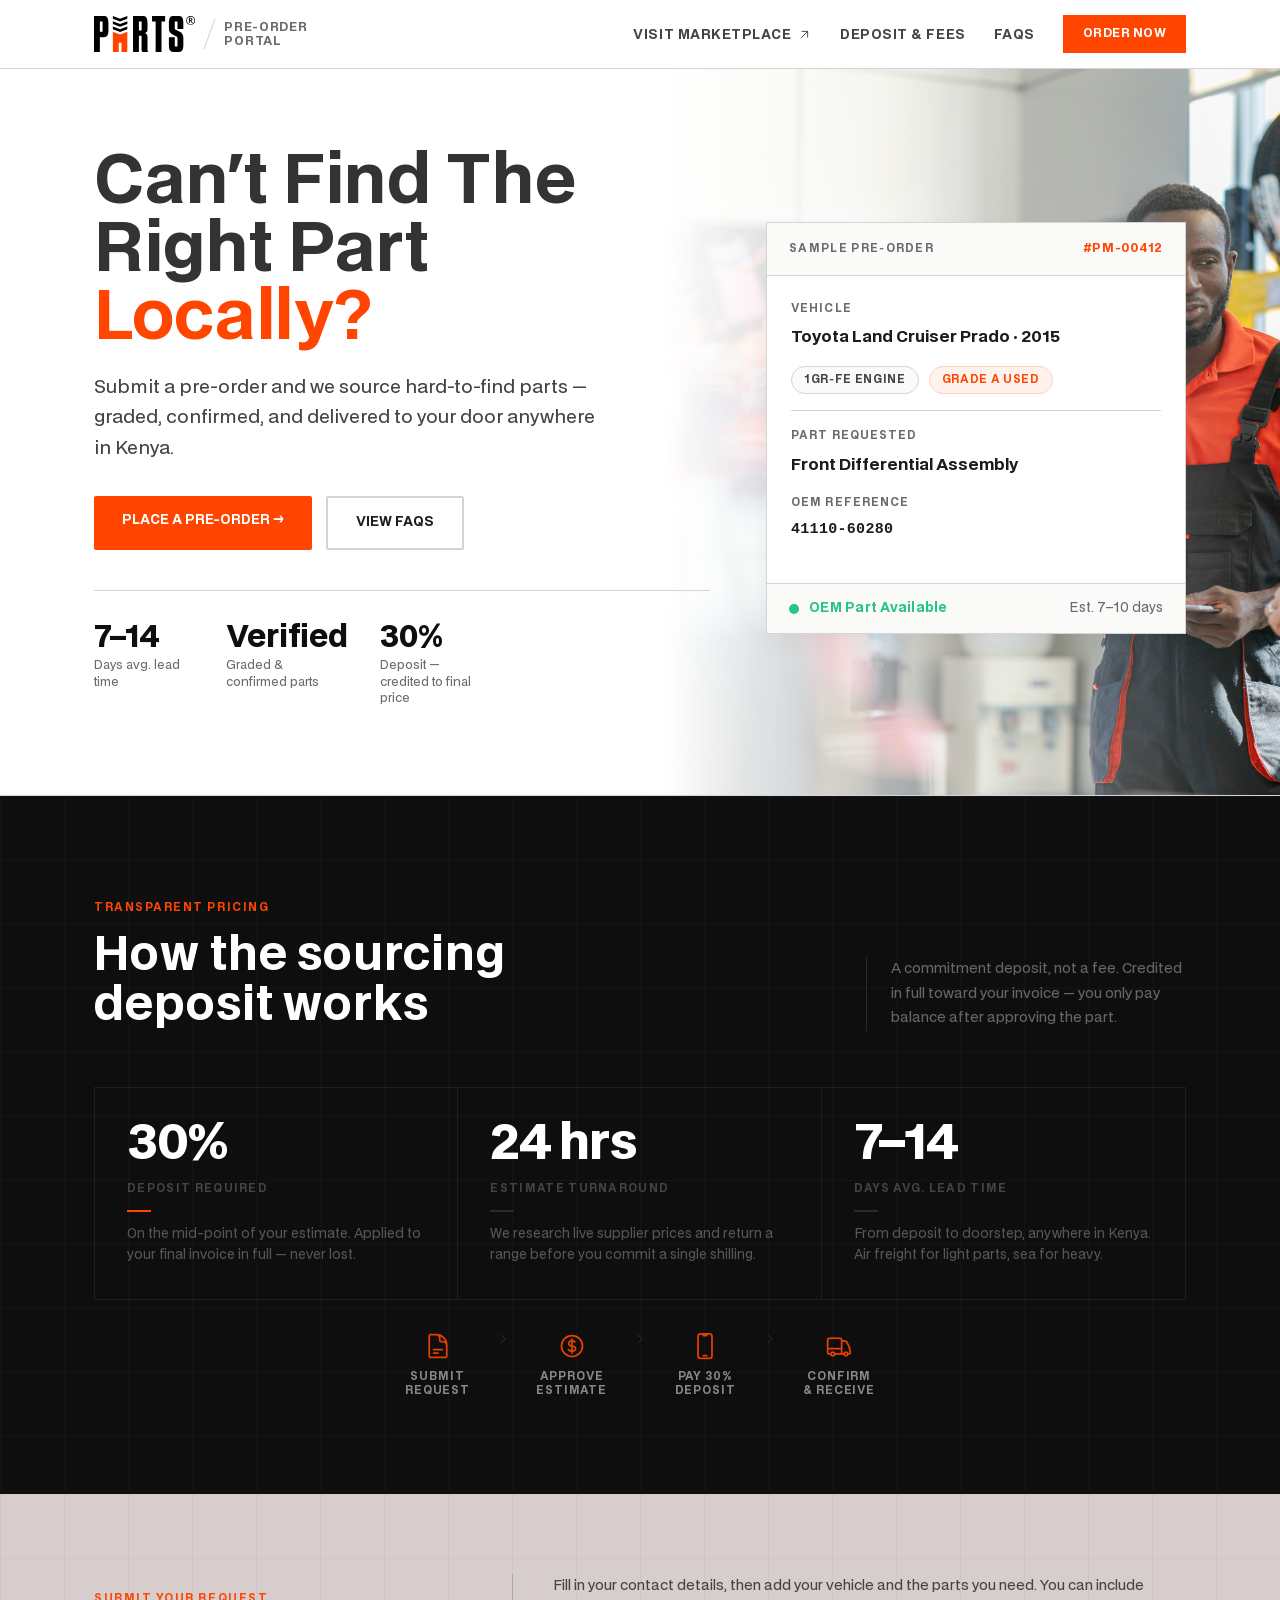
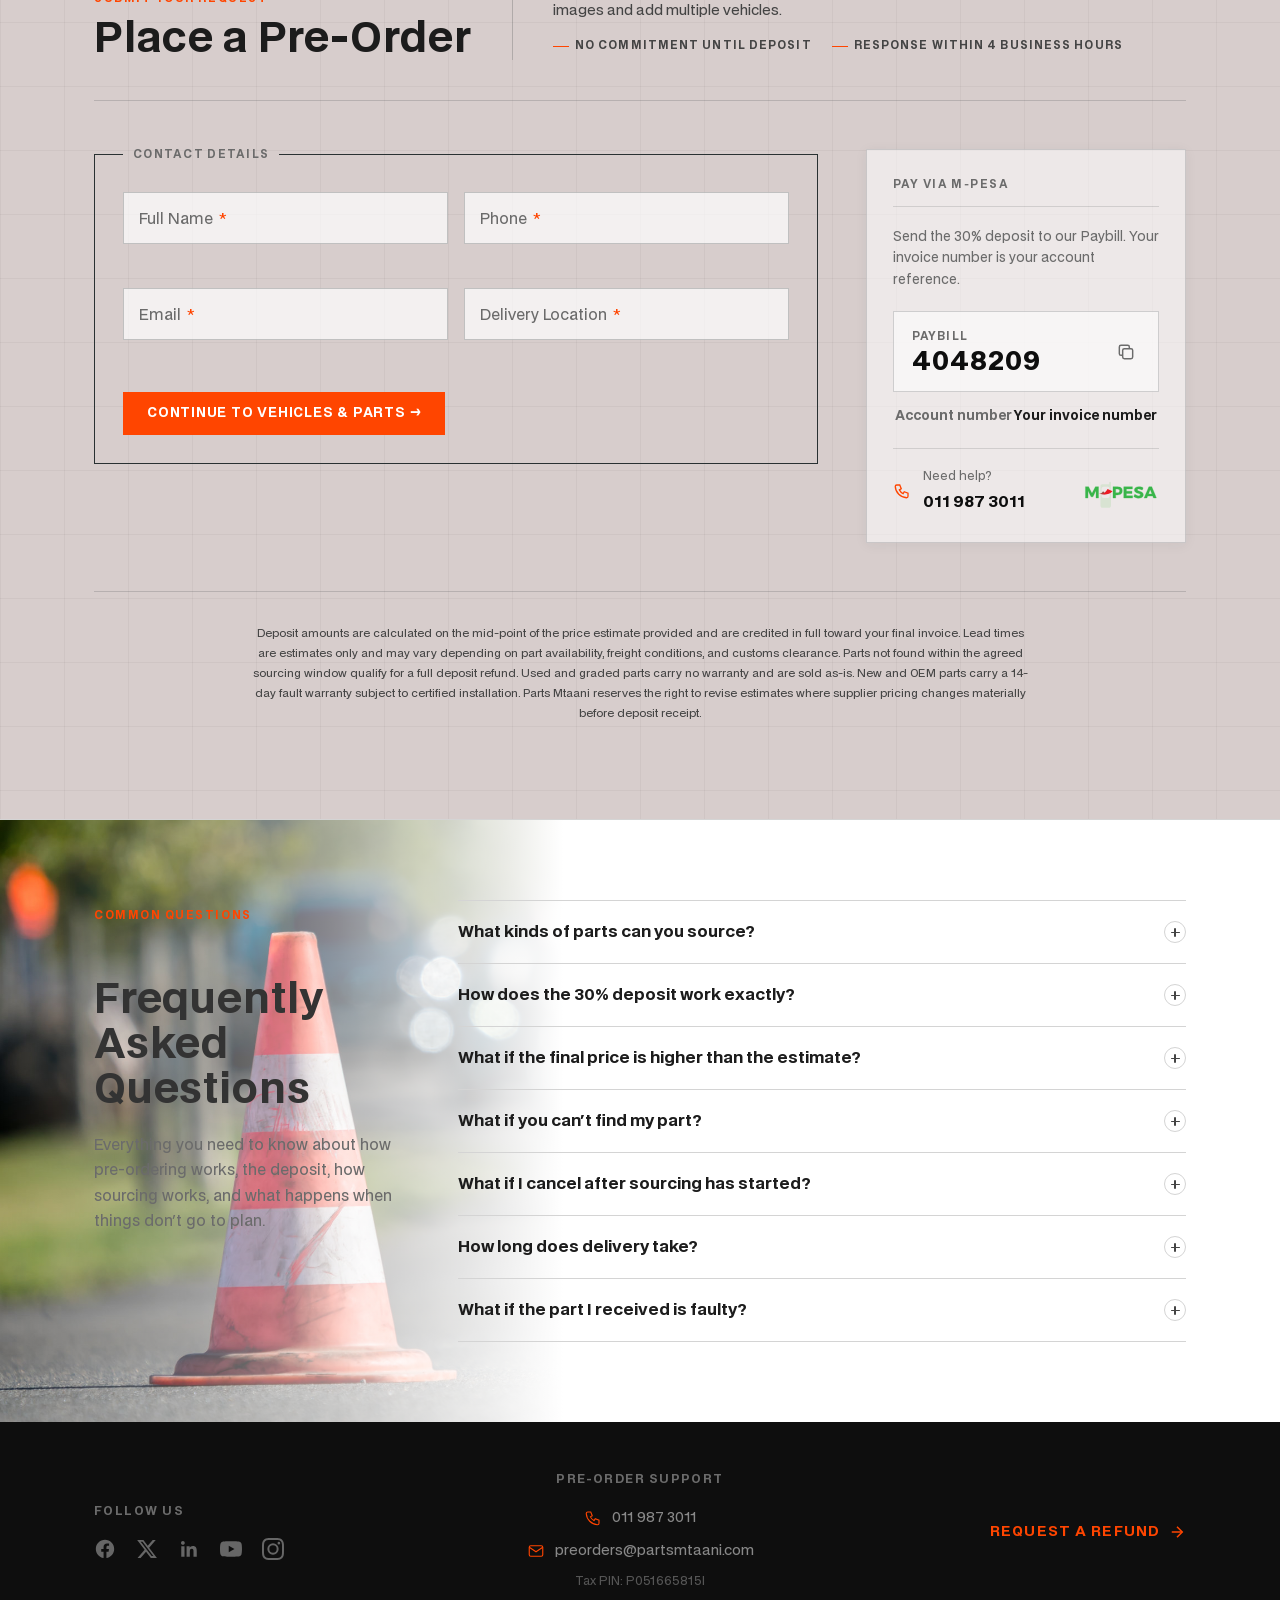
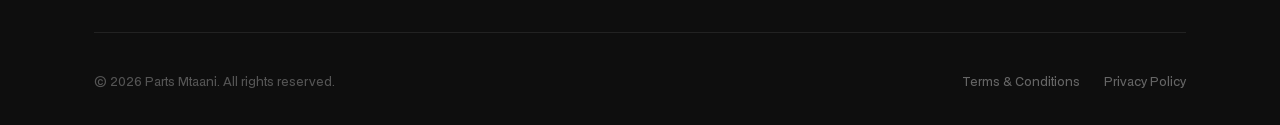
==== commit 3f0e5e68: "fix layout 3" ====
--- a/index.html
+++ b/index.html
@@ -211,22 +211,22 @@
 </section>
 
 <!-- ORDER FORM + PAYMENTS — continues dark sourcing-fee background -->
-<section id="order-form" style="background:#0e0e0e;padding:80px 0 96px;position:relative;overflow:hidden;">
-  <div style="position:absolute;inset:0;background-image:linear-gradient(rgba(255,255,255,0.025) 1px,transparent 1px),linear-gradient(90deg,rgba(255,255,255,0.025) 1px,transparent 1px);background-size:64px 64px;pointer-events:none;"></div>
+<section id="order-form" style="background:#D7CDCC;padding:80px 0 96px;position:relative;overflow:hidden;">
+  <div style="position:absolute;inset:0;background-image:linear-gradient(rgba(0,0,0,0.04) 1px,transparent 1px),linear-gradient(90deg,rgba(0,0,0,0.04) 1px,transparent 1px);background-size:64px 64px;pointer-events:none;"></div>
   <div class="wrap" style="position:relative;z-index:1;">
 
-    <!-- Section header — premium, dark theme -->
-    <div style="margin-bottom:48px;padding-bottom:40px;border-bottom:1px solid #2a2a2a;">
+    <!-- Section header — premium, warm-light theme -->
+    <div style="margin-bottom:48px;padding-bottom:40px;border-bottom:1px solid rgba(41,49,50,0.18);">
       <div style="display:grid;grid-template-columns:auto 1fr;gap:40px;align-items:end;flex-wrap:wrap;" class="order-form-header-grid">
         <div>
           <div class="label" style="margin-bottom:10px;color:var(--orange);">Submit Your Request</div>
-          <h2 style="margin:0;line-height:1.0;color:#fff;">Place a Pre-Order</h2>
-        </div>
-        <div style="padding-left:40px;border-left:1px solid #2a2a2a;padding-bottom:4px;">
-          <p style="color:#555;font-size:14px;line-height:1.75;margin:0 0 14px;">Fill in your contact details, then add your vehicle and the parts you need. You can include images and add multiple vehicles.</p>
+          <h2 style="margin:0;line-height:1.0;color:var(--ink);">Place a Pre-Order</h2>
+        </div>
+        <div style="padding-left:40px;border-left:1px solid rgba(41,49,50,0.18);padding-bottom:4px;">
+          <p style="color:var(--mid);font-size:14px;line-height:1.75;margin:0 0 14px;">Fill in your contact details, then add your vehicle and the parts you need. You can include images and add multiple vehicles.</p>
           <div style="display:flex;gap:20px;flex-wrap:wrap;">
-            <span style="font-size:11px;font-weight:700;letter-spacing:0.1em;text-transform:uppercase;color:#555;display:flex;align-items:center;gap:6px;"><span style="display:inline-block;width:16px;height:1.5px;background:var(--orange);flex-shrink:0;"></span>No commitment until deposit</span>
-            <span style="font-size:11px;font-weight:700;letter-spacing:0.1em;text-transform:uppercase;color:#555;display:flex;align-items:center;gap:6px;"><span style="display:inline-block;width:16px;height:1.5px;background:var(--orange);flex-shrink:0;"></span>Response within 4 business hours</span>
+            <span style="font-size:11px;font-weight:700;letter-spacing:0.1em;text-transform:uppercase;color:var(--mid);display:flex;align-items:center;gap:6px;"><span style="display:inline-block;width:16px;height:1.5px;background:var(--orange);flex-shrink:0;"></span>No commitment until deposit</span>
+            <span style="font-size:11px;font-weight:700;letter-spacing:0.1em;text-transform:uppercase;color:var(--mid);display:flex;align-items:center;gap:6px;"><span style="display:inline-block;width:16px;height:1.5px;background:var(--orange);flex-shrink:0;"></span>Response within 4 business hours</span>
           </div>
         </div>
       </div>
@@ -317,8 +317,8 @@
     </div>
 
     <!-- Disclaimer — below form and payment card -->
-    <div style="margin-top:48px;padding-top:32px;border-top:1px solid #1e1e1e;text-align:center;">
-      <p style="font-size:11px;color:#3a3a3a;line-height:1.8;margin:0 auto;max-width:780px;">Deposit amounts are calculated on the mid-point of the price estimate provided and are credited in full toward your final invoice. Lead times are estimates only and may vary depending on part availability, freight conditions, and customs clearance. Parts not found within the agreed sourcing window qualify for a full deposit refund. Used and graded parts carry no warranty and are sold as-is. New and OEM parts carry a 14-day fault warranty subject to certified installation. Parts Mtaani reserves the right to revise estimates where supplier pricing changes materially before deposit receipt.</p>
+    <div style="margin-top:48px;padding-top:32px;border-top:1px solid rgba(41,49,50,0.18);text-align:center;">
+      <p style="font-size:11px;color:var(--mid);line-height:1.8;margin:0 auto;max-width:780px;">Deposit amounts are calculated on the mid-point of the price estimate provided and are credited in full toward your final invoice. Lead times are estimates only and may vary depending on part availability, freight conditions, and customs clearance. Parts not found within the agreed sourcing window qualify for a full deposit refund. Used and graded parts carry no warranty and are sold as-is. New and OEM parts carry a 14-day fault warranty subject to certified installation. Parts Mtaani reserves the right to revise estimates where supplier pricing changes materially before deposit receipt.</p>
     </div>
 
   </div>
--- a/assets/css/styles.css
+++ b/assets/css/styles.css
@@ -644,43 +644,43 @@
   margin-bottom: 0;
 }
 
-/* Payment aside — dark context */
+/* Payment aside — warm-light context */
 .payment-aside {
-  background: #161616;
-  border: 1px solid #1e1e1e;
+  background: rgba(255,255,255,0.55);
+  border: 1px solid rgba(41,49,50,0.18);
   border-radius: 0;
   padding: 26px;
-  box-shadow: none;
+  box-shadow: 0 2px 12px rgba(41,49,50,0.06);
 }
 .payment-aside-title {
   font-size: 11px;
   font-weight: 700;
   letter-spacing: 0.13em;
   text-transform: uppercase;
-  color: #555;
+  color: var(--muted);
   margin-bottom: 14px;
   padding-bottom: 12px;
-  border-bottom: 1px solid #1e1e1e;
+  border-bottom: 1px solid rgba(41,49,50,0.15);
 }
 .payment-aside-desc {
-  font-size: 13px; color: #555; line-height: 1.65;
+  font-size: 13px; color: var(--muted); line-height: 1.65;
   margin-bottom: 20px;
 }
 .payment-paybill {
   display: flex; align-items: center; justify-content: space-between;
-  border: 1px solid #2a2a2a;
+  border: 1px solid rgba(41,49,50,0.2);
   border-radius: 0;
   padding: 16px 18px;
   cursor: pointer; transition: border-color 0.2s;
   margin-bottom: 14px;
-  background: #1a1a1a;
+  background: rgba(255,255,255,0.6);
 }
 .payment-paybill:hover { border-color: var(--orange); }
-.payment-paybill-label { font-size: 11px; font-weight: 700; text-transform: uppercase; letter-spacing: 0.1em; color: #555; margin-bottom: 3px; }
-.payment-paybill-value { font-size: 26px; font-weight: 800; color: #fff; letter-spacing: 0.04em; line-height: 1; }
+.payment-paybill-label { font-size: 11px; font-weight: 700; text-transform: uppercase; letter-spacing: 0.1em; color: var(--muted); margin-bottom: 3px; }
+.payment-paybill-value { font-size: 26px; font-weight: 800; color: var(--black); letter-spacing: 0.04em; line-height: 1; }
 .paybill-copy-btn {
   background: none; border: none; cursor: pointer;
-  color: #555; padding: 4px;
+  color: var(--muted); padding: 4px;
   display: flex; align-items: center;
 }
 .paybill-copy-btn svg { width: 20px; height: 20px; }
@@ -688,17 +688,17 @@
   display: flex; justify-content: space-between; align-items: center;
   font-size: 13px; margin-bottom: 20px; padding: 0 2px;
 }
-.payment-account-key { color: #555; font-weight: 600; }
-.payment-account-val { color: #ccc; font-weight: 600; }
-.payment-divider { height: 1px; background: #1e1e1e; margin: 18px 0; }
+.payment-account-key { color: var(--muted); font-weight: 600; }
+.payment-account-val { color: var(--ink); font-weight: 600; }
+.payment-divider { height: 1px; background: rgba(41,49,50,0.15); margin: 18px 0; }
 .payment-mpesa-logo-row { margin-bottom: 18px; }
 .payment-mpesa-logo-row .mpesa-logo { height: 26px; }
 .payment-support-row {
   display: flex; align-items: center; gap: 12px;
 }
 .payment-support-row > svg { width: 18px; height: 18px; stroke: var(--orange); flex-shrink: 0; }
-.payment-support-label { display: block; font-size: 12px; color: #555; margin-bottom: 2px; }
-.payment-support-number { font-size: 16px; font-weight: 700; color: #fff; text-decoration: none; }
+.payment-support-label { display: block; font-size: 12px; color: var(--muted); margin-bottom: 2px; }
+.payment-support-number { font-size: 16px; font-weight: 700; color: var(--black); text-decoration: none; }
 .payment-support-number:hover { color: var(--orange); }
 /* M-Pesa logo in the support row — larger */
 .payment-support-row .mpesa-logo { height: 40px; flex-shrink: 0; }
@@ -1098,36 +1098,37 @@
   }
 }
 
-/* Dark-bg overrides — form section now lives on #0e0e0e */
+/* Warm-bg overrides — form section lives on #D7CDCC */
 #order-form .form-fieldset {
-  border-color: #2a2a2a;
+  border-color: rgba(41,49,50,0.22);
   background: transparent;
 }
 #order-form .form-legend {
-  color: #555;
+  color: var(--muted);
 }
 #order-form .float-field input,
 #order-form .float-field select,
 #order-form .float-field textarea {
-  background: #161616;
-  border-color: #2a2a2a;
-  color: #e0e0e0;
+  background: rgba(255,255,255,0.7);
+  border-color: rgba(41,49,50,0.25);
+  color: var(--ink);
 }
 #order-form .float-field input:focus,
 #order-form .float-field select:focus,
 #order-form .float-field textarea:focus {
-  border-color: #555;
-  box-shadow: 0 0 0 2px rgba(255,255,255,0.04);
+  border-color: var(--field-border-focus);
+  box-shadow: 0 0 0 2px rgba(41,49,50,0.08);
+  background: #fff;
 }
 #order-form .float-field label {
-  color: #555;
+  color: var(--muted);
 }
 #order-form .float-field input:focus + label,
 #order-form .float-field input:not(:placeholder-shown) + label,
 #order-form .float-field textarea:focus + label,
 #order-form .float-field textarea:not(:placeholder-shown) + label {
-  background: #161616;
-  color: #888;
+  background: rgba(255,255,255,0.7);
+  color: var(--muted);
 }
 #order-form .vehicle-content .field input,
 #order-form .vehicle-content .field select,
@@ -1135,43 +1136,43 @@
 #order-form .part-item .field input,
 #order-form .part-item .field select,
 #order-form .part-item .field textarea {
-  background: #161616;
-  border-color: #2a2a2a;
-  color: #e0e0e0;
+  background: rgba(255,255,255,0.7);
+  border-color: rgba(41,49,50,0.25);
+  color: var(--ink);
 }
 #order-form .vehicle-content .field label,
 #order-form .part-item .field label {
-  color: #555;
+  color: var(--muted);
 }
 #order-form .vehicle-content {
-  background: #0e0e0e;
+  background: rgba(255,255,255,0.15);
 }
 #order-form .part-item {
-  background: #141414;
-  border-color: #2a2a2a;
-  border-left-color: #2a2a2a;
+  background: rgba(255,255,255,0.3);
+  border-color: rgba(41,49,50,0.18);
+  border-left-color: rgba(41,49,50,0.18);
 }
 #order-form .part-item:focus-within {
   border-left-color: var(--orange);
 }
 #order-form .parts-sub-header {
-  border-top-color: #2a2a2a;
-  color: #555;
+  border-top-color: rgba(41,49,50,0.18);
+  color: var(--muted);
 }
 #order-form .image-upload-zone {
-  border-color: #2a2a2a;
+  border-color: rgba(41,49,50,0.22);
 }
 #order-form .image-upload-zone:hover {
-  background: #1a1a1a;
+  background: rgba(255,255,255,0.4);
   border-color: var(--orange);
 }
 #order-form .btn-step-back {
-  border-color: #2a2a2a;
-  color: #666;
+  border-color: rgba(41,49,50,0.25);
+  color: var(--mid);
 }
 #order-form .btn-step-back:hover {
-  border-color: #888;
-  color: #ccc;
+  border-color: var(--ink);
+  color: var(--ink);
 }
 #order-form .add-btn {
   border-color: var(--orange);
@@ -1179,10 +1180,10 @@
   background: transparent;
 }
 #order-form .add-btn:hover {
-  background: rgba(255,69,0,0.08);
+  background: rgba(255,69,0,0.06);
 }
 #order-form .success-msg {
-  background: #0a1a14;
+  background: rgba(38,196,133,0.1);
   border-left-color: var(--success);
   color: var(--success);
 }
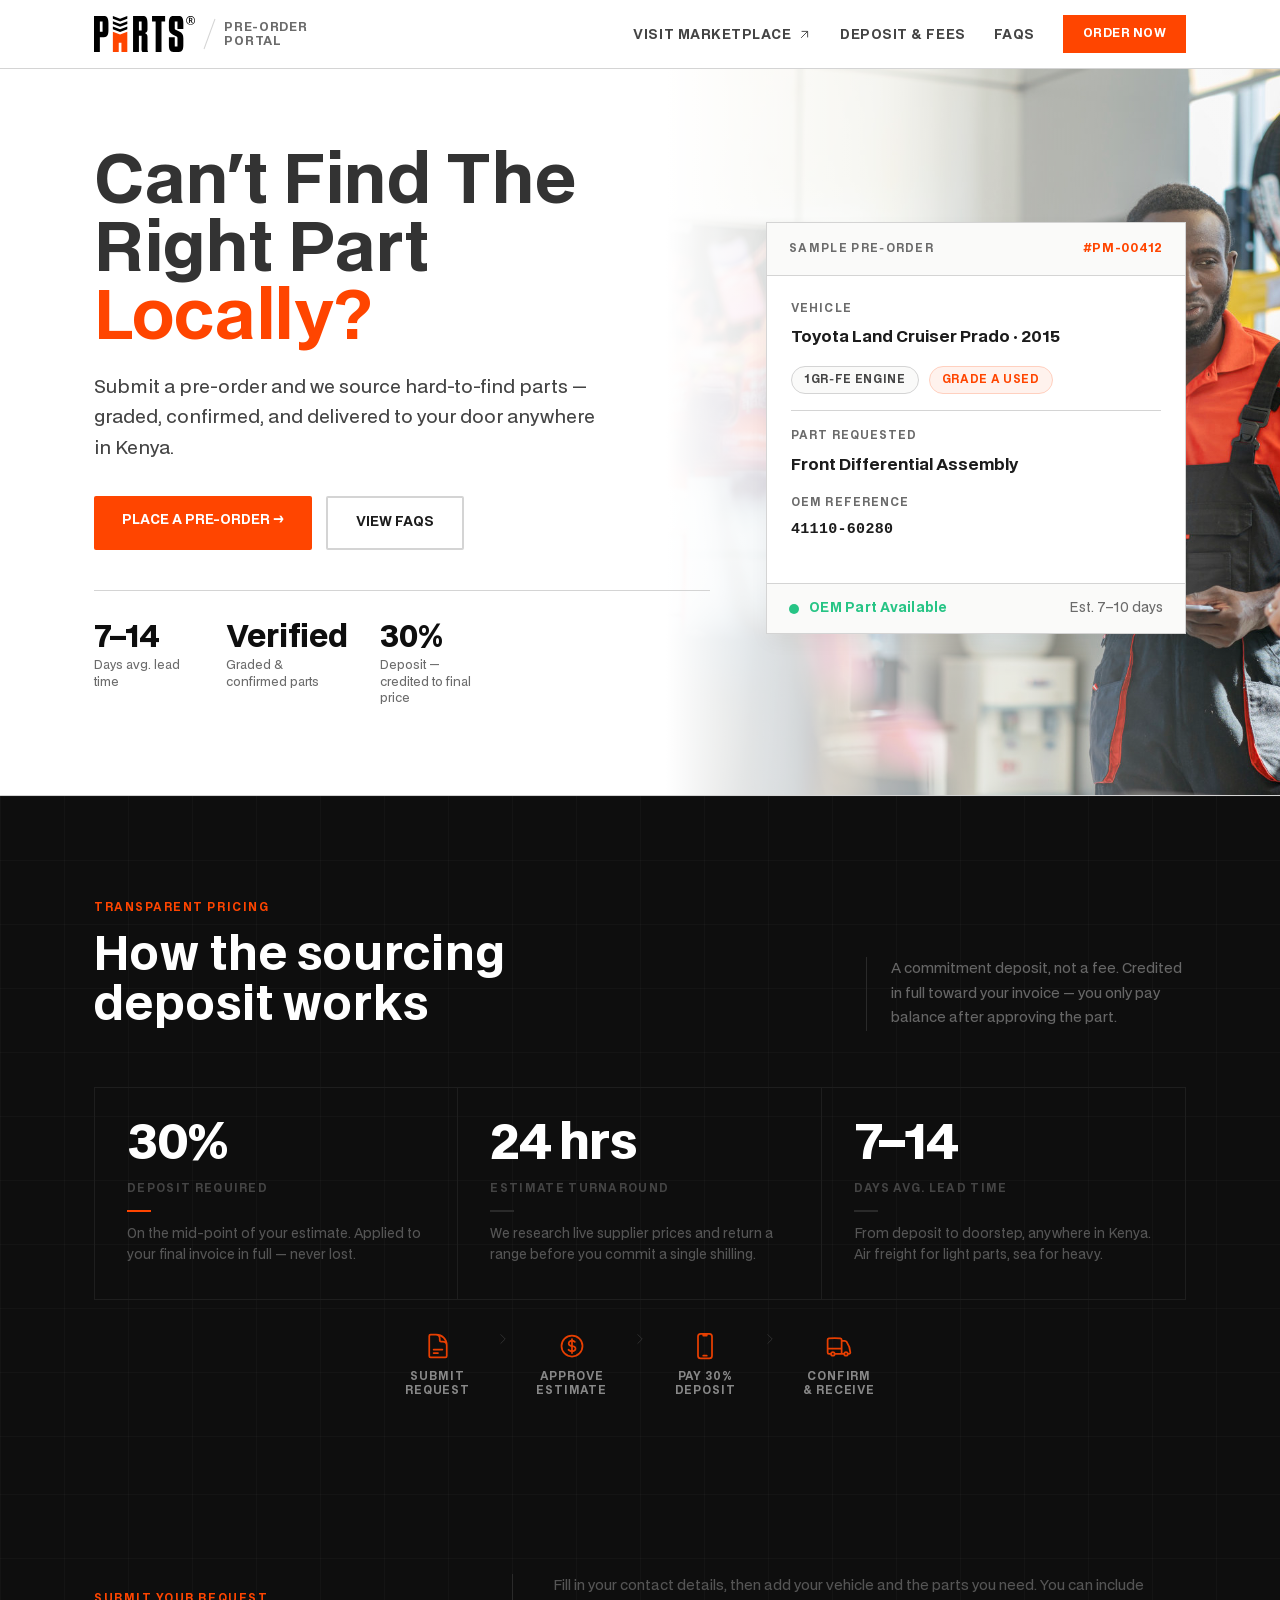
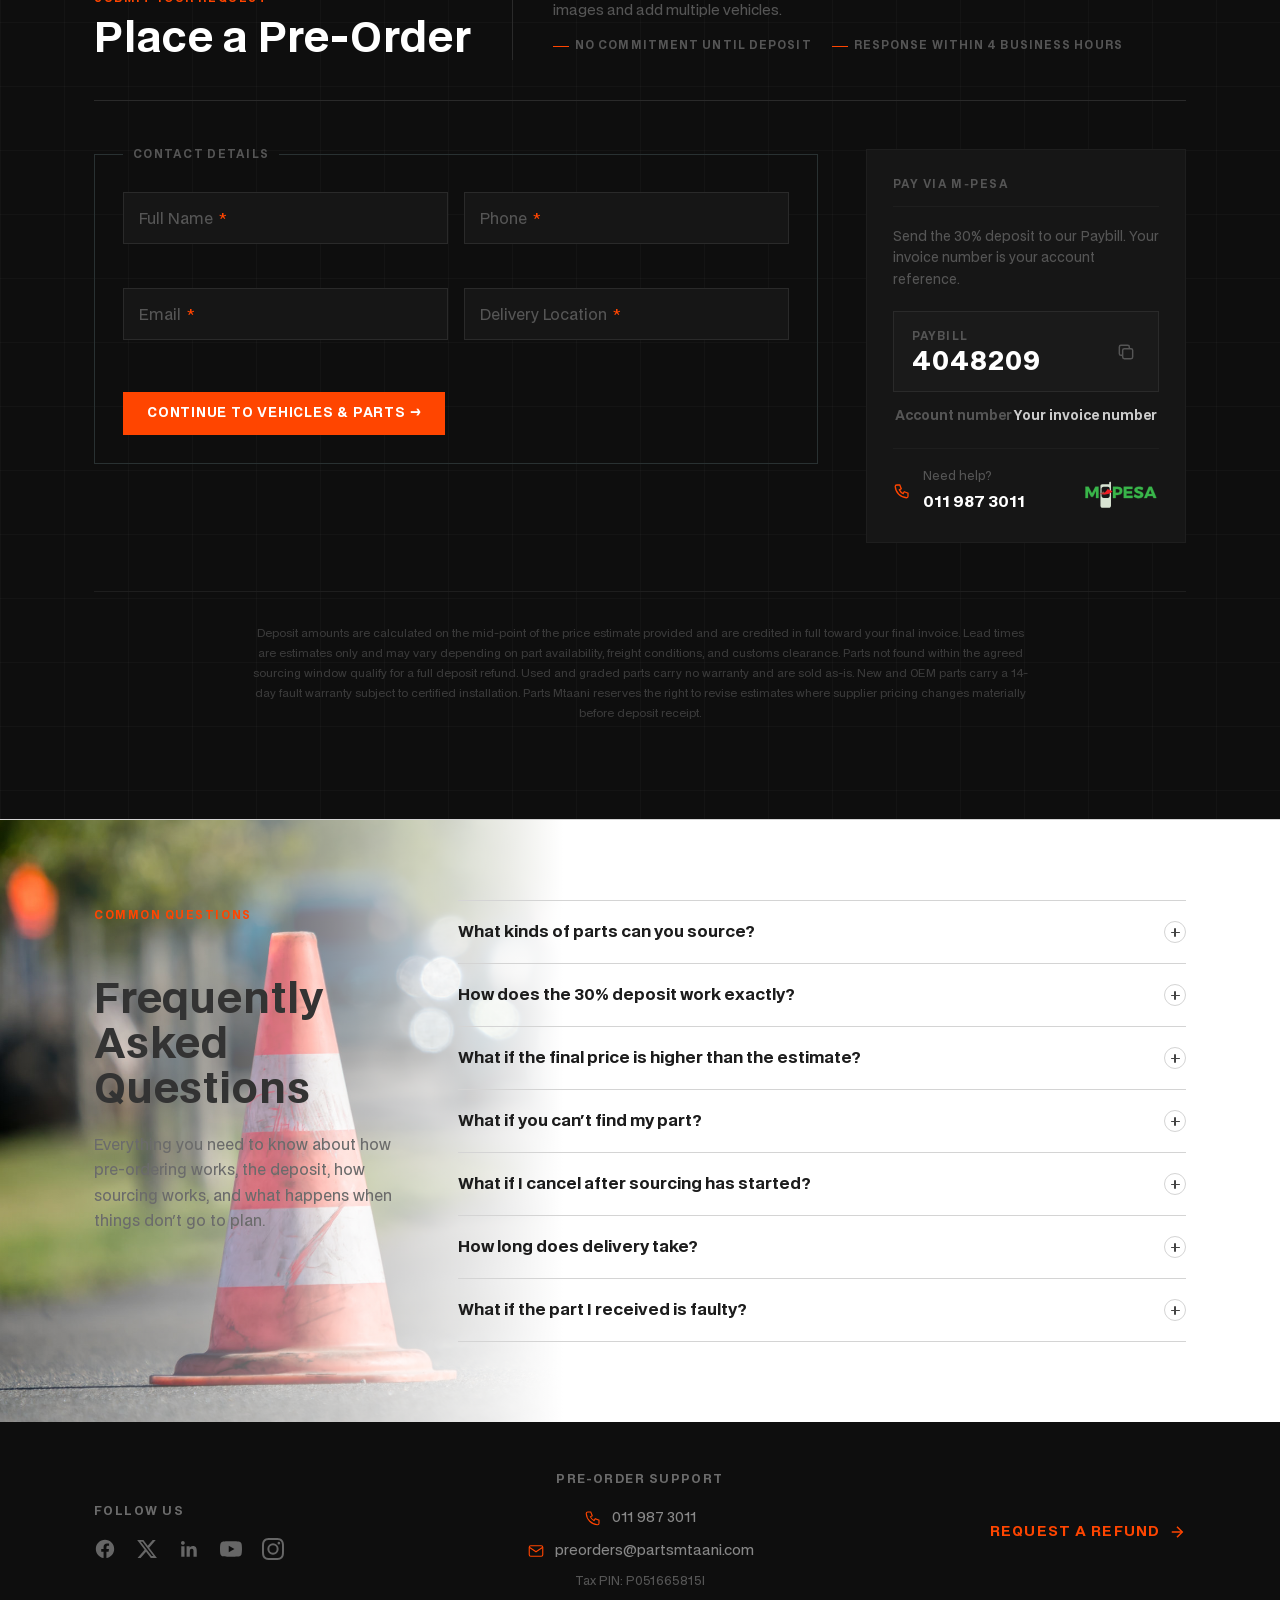
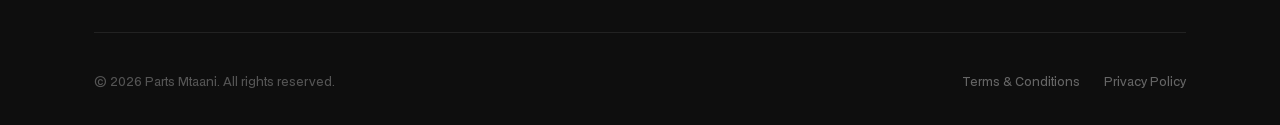
==== commit ad0bc60f: "Revert "fix layout 3" This reverts commit 3f0e5e68768e51bdecf19530e74c315edd087b37." ====
--- a/index.html
+++ b/index.html
@@ -211,22 +211,22 @@
 </section>
 
 <!-- ORDER FORM + PAYMENTS — continues dark sourcing-fee background -->
-<section id="order-form" style="background:#D7CDCC;padding:80px 0 96px;position:relative;overflow:hidden;">
-  <div style="position:absolute;inset:0;background-image:linear-gradient(rgba(0,0,0,0.04) 1px,transparent 1px),linear-gradient(90deg,rgba(0,0,0,0.04) 1px,transparent 1px);background-size:64px 64px;pointer-events:none;"></div>
+<section id="order-form" style="background:#0e0e0e;padding:80px 0 96px;position:relative;overflow:hidden;">
+  <div style="position:absolute;inset:0;background-image:linear-gradient(rgba(255,255,255,0.025) 1px,transparent 1px),linear-gradient(90deg,rgba(255,255,255,0.025) 1px,transparent 1px);background-size:64px 64px;pointer-events:none;"></div>
   <div class="wrap" style="position:relative;z-index:1;">
 
-    <!-- Section header — premium, warm-light theme -->
-    <div style="margin-bottom:48px;padding-bottom:40px;border-bottom:1px solid rgba(41,49,50,0.18);">
+    <!-- Section header — premium, dark theme -->
+    <div style="margin-bottom:48px;padding-bottom:40px;border-bottom:1px solid #2a2a2a;">
       <div style="display:grid;grid-template-columns:auto 1fr;gap:40px;align-items:end;flex-wrap:wrap;" class="order-form-header-grid">
         <div>
           <div class="label" style="margin-bottom:10px;color:var(--orange);">Submit Your Request</div>
-          <h2 style="margin:0;line-height:1.0;color:var(--ink);">Place a Pre-Order</h2>
-        </div>
-        <div style="padding-left:40px;border-left:1px solid rgba(41,49,50,0.18);padding-bottom:4px;">
-          <p style="color:var(--mid);font-size:14px;line-height:1.75;margin:0 0 14px;">Fill in your contact details, then add your vehicle and the parts you need. You can include images and add multiple vehicles.</p>
+          <h2 style="margin:0;line-height:1.0;color:#fff;">Place a Pre-Order</h2>
+        </div>
+        <div style="padding-left:40px;border-left:1px solid #2a2a2a;padding-bottom:4px;">
+          <p style="color:#555;font-size:14px;line-height:1.75;margin:0 0 14px;">Fill in your contact details, then add your vehicle and the parts you need. You can include images and add multiple vehicles.</p>
           <div style="display:flex;gap:20px;flex-wrap:wrap;">
-            <span style="font-size:11px;font-weight:700;letter-spacing:0.1em;text-transform:uppercase;color:var(--mid);display:flex;align-items:center;gap:6px;"><span style="display:inline-block;width:16px;height:1.5px;background:var(--orange);flex-shrink:0;"></span>No commitment until deposit</span>
-            <span style="font-size:11px;font-weight:700;letter-spacing:0.1em;text-transform:uppercase;color:var(--mid);display:flex;align-items:center;gap:6px;"><span style="display:inline-block;width:16px;height:1.5px;background:var(--orange);flex-shrink:0;"></span>Response within 4 business hours</span>
+            <span style="font-size:11px;font-weight:700;letter-spacing:0.1em;text-transform:uppercase;color:#555;display:flex;align-items:center;gap:6px;"><span style="display:inline-block;width:16px;height:1.5px;background:var(--orange);flex-shrink:0;"></span>No commitment until deposit</span>
+            <span style="font-size:11px;font-weight:700;letter-spacing:0.1em;text-transform:uppercase;color:#555;display:flex;align-items:center;gap:6px;"><span style="display:inline-block;width:16px;height:1.5px;background:var(--orange);flex-shrink:0;"></span>Response within 4 business hours</span>
           </div>
         </div>
       </div>
@@ -317,8 +317,8 @@
     </div>
 
     <!-- Disclaimer — below form and payment card -->
-    <div style="margin-top:48px;padding-top:32px;border-top:1px solid rgba(41,49,50,0.18);text-align:center;">
-      <p style="font-size:11px;color:var(--mid);line-height:1.8;margin:0 auto;max-width:780px;">Deposit amounts are calculated on the mid-point of the price estimate provided and are credited in full toward your final invoice. Lead times are estimates only and may vary depending on part availability, freight conditions, and customs clearance. Parts not found within the agreed sourcing window qualify for a full deposit refund. Used and graded parts carry no warranty and are sold as-is. New and OEM parts carry a 14-day fault warranty subject to certified installation. Parts Mtaani reserves the right to revise estimates where supplier pricing changes materially before deposit receipt.</p>
+    <div style="margin-top:48px;padding-top:32px;border-top:1px solid #1e1e1e;text-align:center;">
+      <p style="font-size:11px;color:#3a3a3a;line-height:1.8;margin:0 auto;max-width:780px;">Deposit amounts are calculated on the mid-point of the price estimate provided and are credited in full toward your final invoice. Lead times are estimates only and may vary depending on part availability, freight conditions, and customs clearance. Parts not found within the agreed sourcing window qualify for a full deposit refund. Used and graded parts carry no warranty and are sold as-is. New and OEM parts carry a 14-day fault warranty subject to certified installation. Parts Mtaani reserves the right to revise estimates where supplier pricing changes materially before deposit receipt.</p>
     </div>
 
   </div>
--- a/assets/css/styles.css
+++ b/assets/css/styles.css
@@ -644,43 +644,43 @@
   margin-bottom: 0;
 }
 
-/* Payment aside — warm-light context */
+/* Payment aside — dark context */
 .payment-aside {
-  background: rgba(255,255,255,0.55);
-  border: 1px solid rgba(41,49,50,0.18);
+  background: #161616;
+  border: 1px solid #1e1e1e;
   border-radius: 0;
   padding: 26px;
-  box-shadow: 0 2px 12px rgba(41,49,50,0.06);
+  box-shadow: none;
 }
 .payment-aside-title {
   font-size: 11px;
   font-weight: 700;
   letter-spacing: 0.13em;
   text-transform: uppercase;
-  color: var(--muted);
+  color: #555;
   margin-bottom: 14px;
   padding-bottom: 12px;
-  border-bottom: 1px solid rgba(41,49,50,0.15);
+  border-bottom: 1px solid #1e1e1e;
 }
 .payment-aside-desc {
-  font-size: 13px; color: var(--muted); line-height: 1.65;
+  font-size: 13px; color: #555; line-height: 1.65;
   margin-bottom: 20px;
 }
 .payment-paybill {
   display: flex; align-items: center; justify-content: space-between;
-  border: 1px solid rgba(41,49,50,0.2);
+  border: 1px solid #2a2a2a;
   border-radius: 0;
   padding: 16px 18px;
   cursor: pointer; transition: border-color 0.2s;
   margin-bottom: 14px;
-  background: rgba(255,255,255,0.6);
+  background: #1a1a1a;
 }
 .payment-paybill:hover { border-color: var(--orange); }
-.payment-paybill-label { font-size: 11px; font-weight: 700; text-transform: uppercase; letter-spacing: 0.1em; color: var(--muted); margin-bottom: 3px; }
-.payment-paybill-value { font-size: 26px; font-weight: 800; color: var(--black); letter-spacing: 0.04em; line-height: 1; }
+.payment-paybill-label { font-size: 11px; font-weight: 700; text-transform: uppercase; letter-spacing: 0.1em; color: #555; margin-bottom: 3px; }
+.payment-paybill-value { font-size: 26px; font-weight: 800; color: #fff; letter-spacing: 0.04em; line-height: 1; }
 .paybill-copy-btn {
   background: none; border: none; cursor: pointer;
-  color: var(--muted); padding: 4px;
+  color: #555; padding: 4px;
   display: flex; align-items: center;
 }
 .paybill-copy-btn svg { width: 20px; height: 20px; }
@@ -688,17 +688,17 @@
   display: flex; justify-content: space-between; align-items: center;
   font-size: 13px; margin-bottom: 20px; padding: 0 2px;
 }
-.payment-account-key { color: var(--muted); font-weight: 600; }
-.payment-account-val { color: var(--ink); font-weight: 600; }
-.payment-divider { height: 1px; background: rgba(41,49,50,0.15); margin: 18px 0; }
+.payment-account-key { color: #555; font-weight: 600; }
+.payment-account-val { color: #ccc; font-weight: 600; }
+.payment-divider { height: 1px; background: #1e1e1e; margin: 18px 0; }
 .payment-mpesa-logo-row { margin-bottom: 18px; }
 .payment-mpesa-logo-row .mpesa-logo { height: 26px; }
 .payment-support-row {
   display: flex; align-items: center; gap: 12px;
 }
 .payment-support-row > svg { width: 18px; height: 18px; stroke: var(--orange); flex-shrink: 0; }
-.payment-support-label { display: block; font-size: 12px; color: var(--muted); margin-bottom: 2px; }
-.payment-support-number { font-size: 16px; font-weight: 700; color: var(--black); text-decoration: none; }
+.payment-support-label { display: block; font-size: 12px; color: #555; margin-bottom: 2px; }
+.payment-support-number { font-size: 16px; font-weight: 700; color: #fff; text-decoration: none; }
 .payment-support-number:hover { color: var(--orange); }
 /* M-Pesa logo in the support row — larger */
 .payment-support-row .mpesa-logo { height: 40px; flex-shrink: 0; }
@@ -1098,37 +1098,36 @@
   }
 }
 
-/* Warm-bg overrides — form section lives on #D7CDCC */
+/* Dark-bg overrides — form section now lives on #0e0e0e */
 #order-form .form-fieldset {
-  border-color: rgba(41,49,50,0.22);
+  border-color: #2a2a2a;
   background: transparent;
 }
 #order-form .form-legend {
-  color: var(--muted);
+  color: #555;
 }
 #order-form .float-field input,
 #order-form .float-field select,
 #order-form .float-field textarea {
-  background: rgba(255,255,255,0.7);
-  border-color: rgba(41,49,50,0.25);
-  color: var(--ink);
+  background: #161616;
+  border-color: #2a2a2a;
+  color: #e0e0e0;
 }
 #order-form .float-field input:focus,
 #order-form .float-field select:focus,
 #order-form .float-field textarea:focus {
-  border-color: var(--field-border-focus);
-  box-shadow: 0 0 0 2px rgba(41,49,50,0.08);
-  background: #fff;
+  border-color: #555;
+  box-shadow: 0 0 0 2px rgba(255,255,255,0.04);
 }
 #order-form .float-field label {
-  color: var(--muted);
+  color: #555;
 }
 #order-form .float-field input:focus + label,
 #order-form .float-field input:not(:placeholder-shown) + label,
 #order-form .float-field textarea:focus + label,
 #order-form .float-field textarea:not(:placeholder-shown) + label {
-  background: rgba(255,255,255,0.7);
-  color: var(--muted);
+  background: #161616;
+  color: #888;
 }
 #order-form .vehicle-content .field input,
 #order-form .vehicle-content .field select,
@@ -1136,43 +1135,43 @@
 #order-form .part-item .field input,
 #order-form .part-item .field select,
 #order-form .part-item .field textarea {
-  background: rgba(255,255,255,0.7);
-  border-color: rgba(41,49,50,0.25);
-  color: var(--ink);
+  background: #161616;
+  border-color: #2a2a2a;
+  color: #e0e0e0;
 }
 #order-form .vehicle-content .field label,
 #order-form .part-item .field label {
-  color: var(--muted);
+  color: #555;
 }
 #order-form .vehicle-content {
-  background: rgba(255,255,255,0.15);
+  background: #0e0e0e;
 }
 #order-form .part-item {
-  background: rgba(255,255,255,0.3);
-  border-color: rgba(41,49,50,0.18);
-  border-left-color: rgba(41,49,50,0.18);
+  background: #141414;
+  border-color: #2a2a2a;
+  border-left-color: #2a2a2a;
 }
 #order-form .part-item:focus-within {
   border-left-color: var(--orange);
 }
 #order-form .parts-sub-header {
-  border-top-color: rgba(41,49,50,0.18);
-  color: var(--muted);
+  border-top-color: #2a2a2a;
+  color: #555;
 }
 #order-form .image-upload-zone {
-  border-color: rgba(41,49,50,0.22);
+  border-color: #2a2a2a;
 }
 #order-form .image-upload-zone:hover {
-  background: rgba(255,255,255,0.4);
+  background: #1a1a1a;
   border-color: var(--orange);
 }
 #order-form .btn-step-back {
-  border-color: rgba(41,49,50,0.25);
-  color: var(--mid);
+  border-color: #2a2a2a;
+  color: #666;
 }
 #order-form .btn-step-back:hover {
-  border-color: var(--ink);
-  color: var(--ink);
+  border-color: #888;
+  color: #ccc;
 }
 #order-form .add-btn {
   border-color: var(--orange);
@@ -1180,10 +1179,10 @@
   background: transparent;
 }
 #order-form .add-btn:hover {
-  background: rgba(255,69,0,0.06);
+  background: rgba(255,69,0,0.08);
 }
 #order-form .success-msg {
-  background: rgba(38,196,133,0.1);
+  background: #0a1a14;
   border-left-color: var(--success);
   color: var(--success);
 }
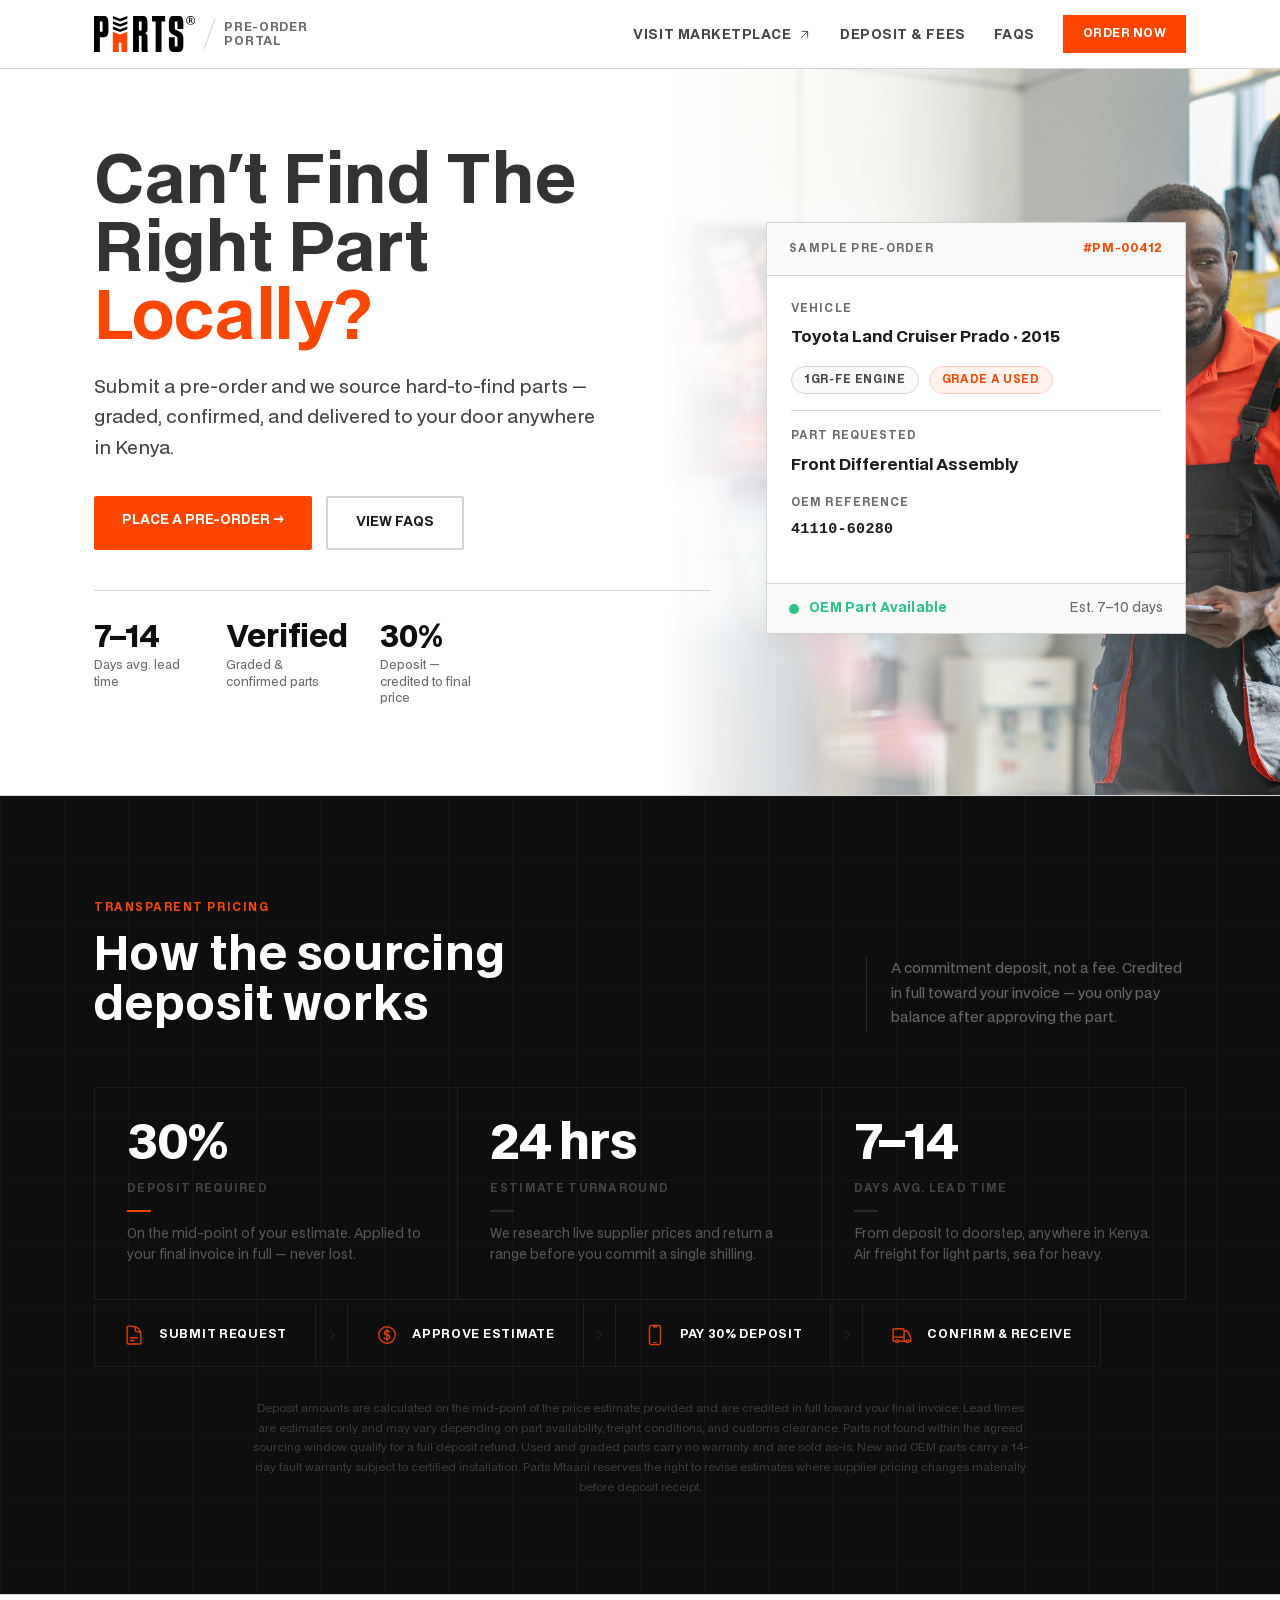
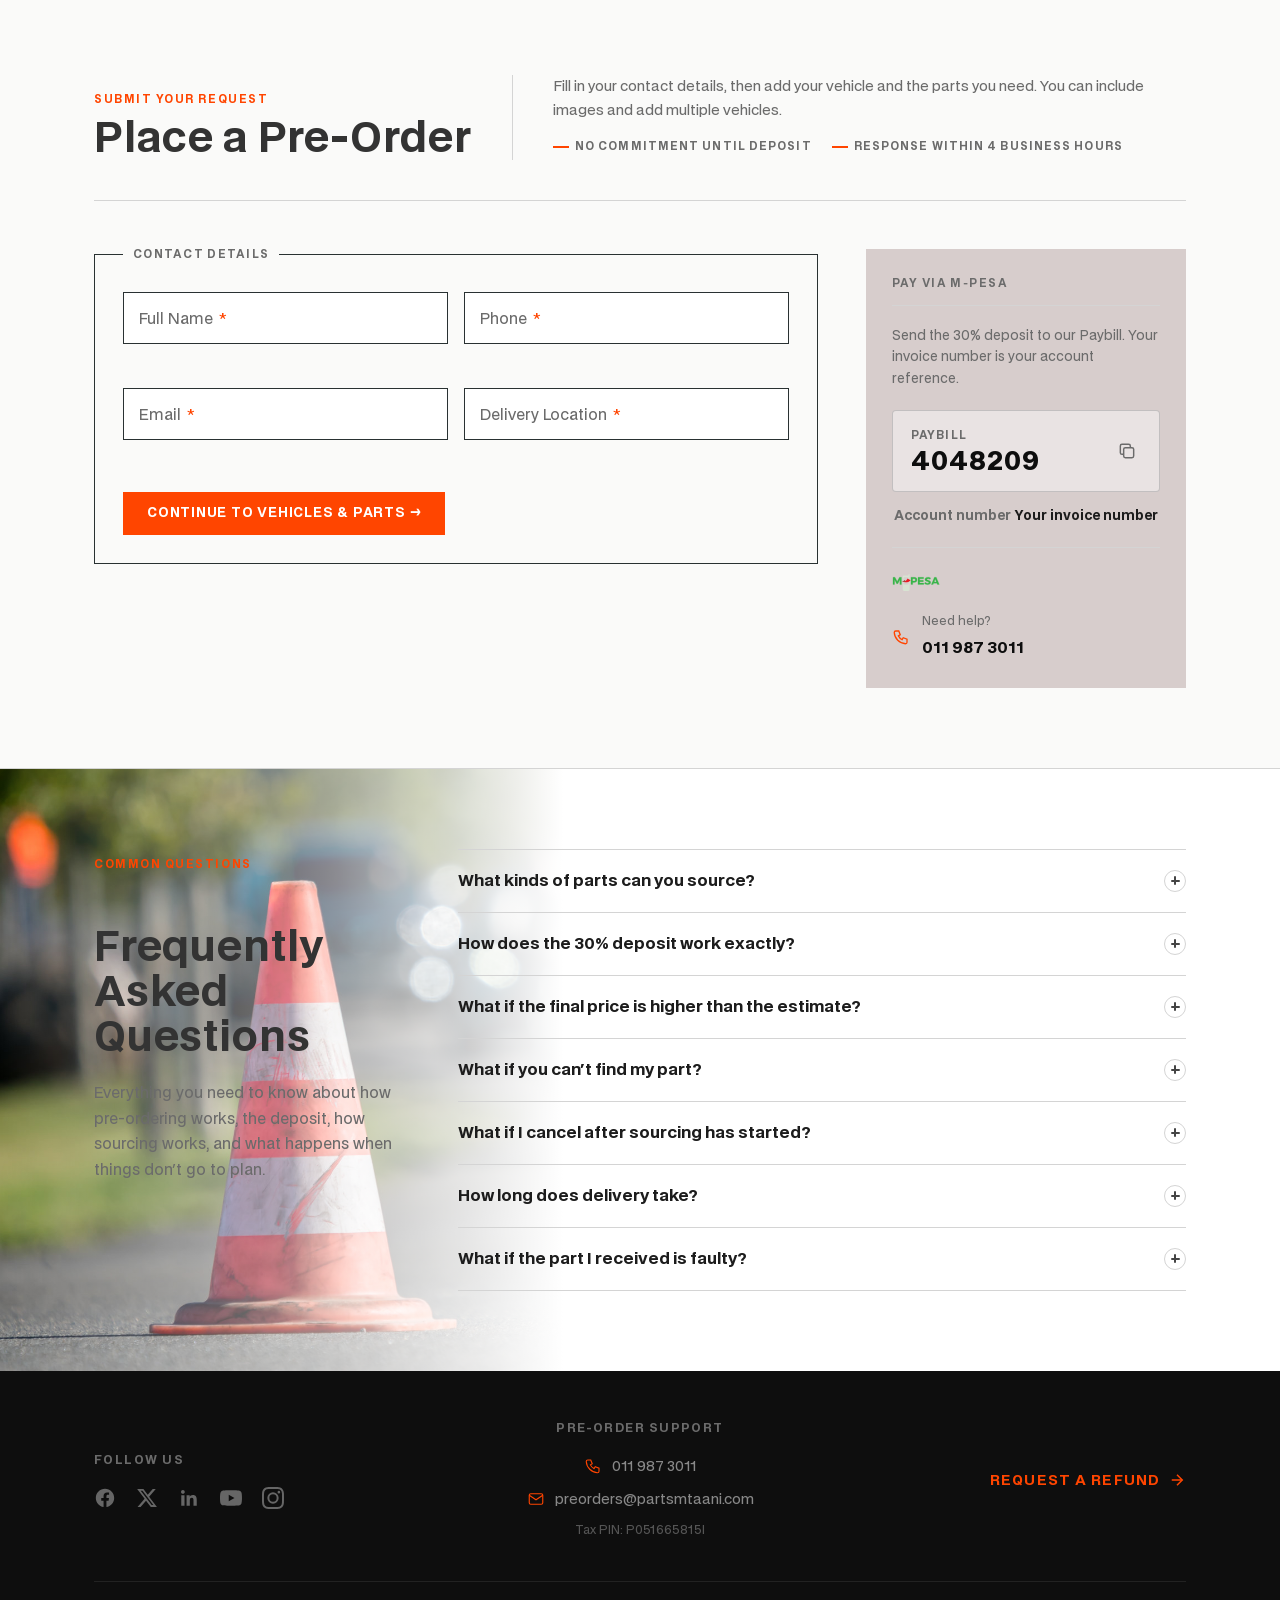
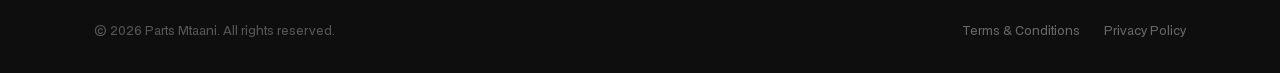
==== commit e8ef7f65: "Revert "fix fee layout" This reverts commit 521c37dc67eecaa19a6f94785f280c22fe05fd7b." ====
--- a/index.html
+++ b/index.html
@@ -162,71 +162,76 @@
       </div>
     </div>
 
-    <!-- How it works — icon above label, no borders, centered -->
-    <div class="sf-steps-row" style="display:flex;justify-content:center;align-items:flex-start;gap:8px;margin-top:32px;flex-wrap:wrap;">
-
-      <div style="display:flex;flex-direction:column;align-items:center;gap:10px;padding:0 18px;min-width:100px;">
-        <svg xmlns="http://www.w3.org/2000/svg" fill="none" viewBox="0 0 24 24" stroke-width="1.5" stroke="var(--orange)" style="width:28px;height:28px;opacity:0.9;">
+    <!-- How it works — compact icon + label bar -->
+    <div class="sf-steps-row" style="display:inline-flex;align-items:stretch;margin-top:2px;border:1px solid #1e1e1e;border-top:none;">
+
+      <div style="display:flex;align-items:center;gap:14px;padding:20px 28px;border-right:1px solid #1e1e1e;">
+        <svg xmlns="http://www.w3.org/2000/svg" fill="none" viewBox="0 0 24 24" stroke-width="1.5" stroke="var(--orange)" style="width:22px;height:22px;flex-shrink:0;opacity:0.9;">
           <path stroke-linecap="round" stroke-linejoin="round" d="M19.5 14.25v-2.625a3.375 3.375 0 0 0-3.375-3.375h-1.5A1.125 1.125 0 0 1 13.5 7.125v-1.5a3.375 3.375 0 0 0-3.375-3.375H8.25m0 12.75h7.5m-7.5 3H12M10.5 2.25H5.625c-.621 0-1.125.504-1.125 1.125v17.25c0 .621.504 1.125 1.125 1.125h12.75c.621 0 1.125-.504 1.125-1.125V11.25a9 9 0 0 0-9-9Z" />
         </svg>
-        <span style="font-size:11px;font-weight:700;color:#888;letter-spacing:0.08em;text-transform:uppercase;text-align:center;line-height:1.3;">Submit<br>request</span>
-      </div>
-
-      <div style="display:flex;align-items:center;padding-bottom:14px;color:#2a2a2a;">
-        <svg viewBox="0 0 24 24" fill="none" stroke="#333" stroke-width="1.5" style="width:14px;height:14px;"><path stroke-linecap="round" stroke-linejoin="round" d="M8.25 4.5l7.5 7.5-7.5 7.5"/></svg>
-      </div>
-
-      <div style="display:flex;flex-direction:column;align-items:center;gap:10px;padding:0 18px;min-width:100px;">
-        <svg xmlns="http://www.w3.org/2000/svg" fill="none" viewBox="0 0 24 24" stroke-width="1.5" stroke="var(--orange)" style="width:28px;height:28px;opacity:0.9;">
+        <span style="font-size:12px;font-weight:700;color:#fff;letter-spacing:0.06em;text-transform:uppercase;white-space:nowrap;">Submit request</span>
+      </div>
+
+      <div style="display:flex;align-items:center;justify-content:center;width:32px;flex-shrink:0;border-right:1px solid #1e1e1e;">
+        <svg viewBox="0 0 24 24" fill="none" stroke="#2a2a2a" stroke-width="1.5" style="width:14px;height:14px;"><path stroke-linecap="round" stroke-linejoin="round" d="M8.25 4.5l7.5 7.5-7.5 7.5"/></svg>
+      </div>
+
+      <div style="display:flex;align-items:center;gap:14px;padding:20px 28px;border-right:1px solid #1e1e1e;">
+        <svg xmlns="http://www.w3.org/2000/svg" fill="none" viewBox="0 0 24 24" stroke-width="1.5" stroke="var(--orange)" style="width:22px;height:22px;flex-shrink:0;opacity:0.9;">
           <path stroke-linecap="round" stroke-linejoin="round" d="M12 6v12m-3-2.818.879.659c1.171.879 3.07.879 4.242 0 1.172-.879 1.172-2.303 0-3.182C13.536 12.219 12.768 12 12 12c-.725 0-1.45-.22-2.003-.659-1.106-.879-1.106-2.303 0-3.182s2.9-.879 4.006 0l.415.33M21 12a9 9 0 1 1-18 0 9 9 0 0 1 18 0Z" />
         </svg>
-        <span style="font-size:11px;font-weight:700;color:#888;letter-spacing:0.08em;text-transform:uppercase;text-align:center;line-height:1.3;">Approve<br>estimate</span>
-      </div>
-
-      <div style="display:flex;align-items:center;padding-bottom:14px;">
-        <svg viewBox="0 0 24 24" fill="none" stroke="#333" stroke-width="1.5" style="width:14px;height:14px;"><path stroke-linecap="round" stroke-linejoin="round" d="M8.25 4.5l7.5 7.5-7.5 7.5"/></svg>
-      </div>
-
-      <div style="display:flex;flex-direction:column;align-items:center;gap:10px;padding:0 18px;min-width:100px;">
-        <svg xmlns="http://www.w3.org/2000/svg" fill="none" viewBox="0 0 24 24" stroke-width="1.5" stroke="var(--orange)" style="width:28px;height:28px;opacity:0.9;">
+        <span style="font-size:12px;font-weight:700;color:#fff;letter-spacing:0.06em;text-transform:uppercase;white-space:nowrap;">Approve estimate</span>
+      </div>
+
+      <div style="display:flex;align-items:center;justify-content:center;width:32px;flex-shrink:0;border-right:1px solid #1e1e1e;">
+        <svg viewBox="0 0 24 24" fill="none" stroke="#2a2a2a" stroke-width="1.5" style="width:14px;height:14px;"><path stroke-linecap="round" stroke-linejoin="round" d="M8.25 4.5l7.5 7.5-7.5 7.5"/></svg>
+      </div>
+
+      <div style="display:flex;align-items:center;gap:14px;padding:20px 28px;border-right:1px solid #1e1e1e;">
+        <svg xmlns="http://www.w3.org/2000/svg" fill="none" viewBox="0 0 24 24" stroke-width="1.5" stroke="var(--orange)" style="width:22px;height:22px;flex-shrink:0;opacity:0.9;">
           <path stroke-linecap="round" stroke-linejoin="round" d="M10.5 1.5H8.25A2.25 2.25 0 0 0 6 3.75v16.5a2.25 2.25 0 0 0 2.25 2.25h7.5A2.25 2.25 0 0 0 18 20.25V3.75a2.25 2.25 0 0 0-2.25-2.25H13.5m-3 0V3h3V1.5m-3 0h3m-3 18.75h3" />
         </svg>
-        <span style="font-size:11px;font-weight:700;color:#888;letter-spacing:0.08em;text-transform:uppercase;text-align:center;line-height:1.3;">Pay 30%<br>deposit</span>
-      </div>
-
-      <div style="display:flex;align-items:center;padding-bottom:14px;">
-        <svg viewBox="0 0 24 24" fill="none" stroke="#333" stroke-width="1.5" style="width:14px;height:14px;"><path stroke-linecap="round" stroke-linejoin="round" d="M8.25 4.5l7.5 7.5-7.5 7.5"/></svg>
-      </div>
-
-      <div style="display:flex;flex-direction:column;align-items:center;gap:10px;padding:0 18px;min-width:100px;">
-        <svg xmlns="http://www.w3.org/2000/svg" fill="none" viewBox="0 0 24 24" stroke-width="1.5" stroke="var(--orange)" style="width:28px;height:28px;opacity:0.9;">
+        <span style="font-size:12px;font-weight:700;color:#fff;letter-spacing:0.06em;text-transform:uppercase;white-space:nowrap;">Pay 30% deposit</span>
+      </div>
+
+      <div style="display:flex;align-items:center;justify-content:center;width:32px;flex-shrink:0;border-right:1px solid #1e1e1e;">
+        <svg viewBox="0 0 24 24" fill="none" stroke="#2a2a2a" stroke-width="1.5" style="width:14px;height:14px;"><path stroke-linecap="round" stroke-linejoin="round" d="M8.25 4.5l7.5 7.5-7.5 7.5"/></svg>
+      </div>
+
+      <div style="display:flex;align-items:center;gap:14px;padding:20px 28px;">
+        <svg xmlns="http://www.w3.org/2000/svg" fill="none" viewBox="0 0 24 24" stroke-width="1.5" stroke="var(--orange)" style="width:22px;height:22px;flex-shrink:0;opacity:0.9;">
           <path stroke-linecap="round" stroke-linejoin="round" d="M8.25 18.75a1.5 1.5 0 0 1-3 0m3 0a1.5 1.5 0 0 0-3 0m3 0h6m-9 0H3.375a1.125 1.125 0 0 1-1.125-1.125V14.25m17.25 4.5a1.5 1.5 0 0 1-3 0m3 0a1.5 1.5 0 0 0-3 0m3 0h1.125c.621 0 1.129-.504 1.09-1.124a17.902 17.902 0 0 0-3.213-9.193 2.056 2.056 0 0 0-1.58-.86H14.25M16.5 18.75h-2.25m0-11.177v-.958c0-.568-.422-1.048-.987-1.106a48.554 48.554 0 0 0-10.026 0 1.106 1.106 0 0 0-.987 1.106v7.635m12-6.677v6.677m0 4.5v-4.5m0 0h-12" />
         </svg>
-        <span style="font-size:11px;font-weight:700;color:#888;letter-spacing:0.08em;text-transform:uppercase;text-align:center;line-height:1.3;">Confirm<br>&amp; receive</span>
-      </div>
-
+        <span style="font-size:12px;font-weight:700;color:#fff;letter-spacing:0.06em;text-transform:uppercase;white-space:nowrap;">Confirm &amp; receive</span>
+      </div>
+
+    </div>
+
+    <!-- Disclaimer -->
+    <div style="padding:32px 0 0;text-align:center;">
+      <p style="font-size:11px;color:#3a3a3a;line-height:1.8;margin:0 auto;max-width:780px;">Deposit amounts are calculated on the mid-point of the price estimate provided and are credited in full toward your final invoice. Lead times are estimates only and may vary depending on part availability, freight conditions, and customs clearance. Parts not found within the agreed sourcing window qualify for a full deposit refund. Used and graded parts carry no warranty and are sold as-is. New and OEM parts carry a 14-day fault warranty subject to certified installation. Parts Mtaani reserves the right to revise estimates where supplier pricing changes materially before deposit receipt.</p>
     </div>
 
   </div>
 </section>
-
-<!-- ORDER FORM + PAYMENTS — continues dark sourcing-fee background -->
-<section id="order-form" style="background:#0e0e0e;padding:80px 0 96px;position:relative;overflow:hidden;">
-  <div style="position:absolute;inset:0;background-image:linear-gradient(rgba(255,255,255,0.025) 1px,transparent 1px),linear-gradient(90deg,rgba(255,255,255,0.025) 1px,transparent 1px);background-size:64px 64px;pointer-events:none;"></div>
-  <div class="wrap" style="position:relative;z-index:1;">
-
-    <!-- Section header — premium, dark theme -->
-    <div style="margin-bottom:48px;padding-bottom:40px;border-bottom:1px solid #2a2a2a;">
+<div class="divider"></div>
+
+<!-- ORDER FORM with fieldset/legend -->
+<section id="order-form" class="section section-alt">
+  <div class="wrap">
+
+    <!-- Section header — premium -->
+    <div style="margin-bottom:48px;padding-bottom:40px;border-bottom:1px solid var(--line);">
       <div style="display:grid;grid-template-columns:auto 1fr;gap:40px;align-items:end;flex-wrap:wrap;" class="order-form-header-grid">
         <div>
-          <div class="label" style="margin-bottom:10px;color:var(--orange);">Submit Your Request</div>
-          <h2 style="margin:0;line-height:1.0;color:#fff;">Place a Pre-Order</h2>
-        </div>
-        <div style="padding-left:40px;border-left:1px solid #2a2a2a;padding-bottom:4px;">
-          <p style="color:#555;font-size:14px;line-height:1.75;margin:0 0 14px;">Fill in your contact details, then add your vehicle and the parts you need. You can include images and add multiple vehicles.</p>
+          <div class="label" style="margin-bottom:10px;">Submit Your Request</div>
+          <h2 style="margin:0;line-height:1.0;">Place a Pre-Order</h2>
+        </div>
+        <div style="padding-left:40px;border-left:1px solid var(--line);padding-bottom:4px;">
+          <p style="color:var(--muted);font-size:14px;line-height:1.75;margin:0 0 14px;">Fill in your contact details, then add your vehicle and the parts you need. You can include images and add multiple vehicles.</p>
           <div style="display:flex;gap:20px;flex-wrap:wrap;">
-            <span style="font-size:11px;font-weight:700;letter-spacing:0.1em;text-transform:uppercase;color:#555;display:flex;align-items:center;gap:6px;"><span style="display:inline-block;width:16px;height:1.5px;background:var(--orange);flex-shrink:0;"></span>No commitment until deposit</span>
-            <span style="font-size:11px;font-weight:700;letter-spacing:0.1em;text-transform:uppercase;color:#555;display:flex;align-items:center;gap:6px;"><span style="display:inline-block;width:16px;height:1.5px;background:var(--orange);flex-shrink:0;"></span>Response within 4 business hours</span>
+            <span style="font-size:11px;font-weight:700;letter-spacing:0.1em;text-transform:uppercase;color:var(--muted);display:flex;align-items:center;gap:6px;"><span style="display:inline-block;width:16px;height:1.5px;background:var(--orange);flex-shrink:0;"></span>No commitment until deposit</span>
+            <span style="font-size:11px;font-weight:700;letter-spacing:0.1em;text-transform:uppercase;color:var(--muted);display:flex;align-items:center;gap:6px;"><span style="display:inline-block;width:16px;height:1.5px;background:var(--orange);flex-shrink:0;"></span>Response within 4 business hours</span>
           </div>
         </div>
       </div>
@@ -304,23 +309,19 @@
             <span class="payment-account-val">Your invoice number</span>
           </div>
           <div class="payment-divider"></div>
+          <div class="payment-mpesa-logo-row">
+            <img src="/assets/img/mpesa.svg" alt="M‑Pesa" class="mpesa-logo" onerror="this.style.display='none'">
+          </div>
           <div class="payment-support-row">
             <svg viewBox="0 0 24 24" fill="none" stroke="currentColor" stroke-width="1.75"><path d="M5 4h4l2 5l-2.5 1.5a11 11 0 0 0 5 5l1.5 -2.5l5 2v4a2 2 0 0 1 -2 2a16 16 0 0 1 -15 -15a2 2 0 0 1 2 -2"/></svg>
-            <div style="flex:1;">
+            <div>
               <span class="payment-support-label">Need help?</span>
               <a href="tel:+254119873011" class="payment-support-number">011 987 3011</a>
             </div>
-            <img src="/assets/img/mpesa.svg" alt="M‑Pesa" class="mpesa-logo" onerror="this.style.display='none'">
-          </div>
-        </div>
-      </div>
-    </div>
-
-    <!-- Disclaimer — below form and payment card -->
-    <div style="margin-top:48px;padding-top:32px;border-top:1px solid #1e1e1e;text-align:center;">
-      <p style="font-size:11px;color:#3a3a3a;line-height:1.8;margin:0 auto;max-width:780px;">Deposit amounts are calculated on the mid-point of the price estimate provided and are credited in full toward your final invoice. Lead times are estimates only and may vary depending on part availability, freight conditions, and customs clearance. Parts not found within the agreed sourcing window qualify for a full deposit refund. Used and graded parts carry no warranty and are sold as-is. New and OEM parts carry a 14-day fault warranty subject to certified installation. Parts Mtaani reserves the right to revise estimates where supplier pricing changes materially before deposit receipt.</p>
-    </div>
-
+          </div>
+        </div>
+      </div>
+    </div>
   </div>
 </section>
 <div class="divider"></div>
--- a/assets/css/styles.css
+++ b/assets/css/styles.css
@@ -644,10 +644,10 @@
   margin-bottom: 0;
 }
 
-/* Payment aside — dark context */
+/* Payment aside */
 .payment-aside {
-  background: #161616;
-  border: 1px solid #1e1e1e;
+  background: #D7CDCC;
+  border: none;
   border-radius: 0;
   padding: 26px;
   box-shadow: none;
@@ -657,30 +657,30 @@
   font-weight: 700;
   letter-spacing: 0.13em;
   text-transform: uppercase;
-  color: #555;
+  color: var(--muted);
   margin-bottom: 14px;
   padding-bottom: 12px;
-  border-bottom: 1px solid #1e1e1e;
+  border-bottom: 1px solid var(--line);
 }
 .payment-aside-desc {
-  font-size: 13px; color: #555; line-height: 1.65;
+  font-size: 13px; color: var(--muted); line-height: 1.65;
   margin-bottom: 20px;
 }
 .payment-paybill {
   display: flex; align-items: center; justify-content: space-between;
-  border: 1px solid #2a2a2a;
-  border-radius: 0;
+  border: 1px solid rgba(41,49,50,0.2);
+  border-radius: 4px;
   padding: 16px 18px;
   cursor: pointer; transition: border-color 0.2s;
   margin-bottom: 14px;
-  background: #1a1a1a;
+  background: rgba(255,255,255,0.45);
 }
 .payment-paybill:hover { border-color: var(--orange); }
-.payment-paybill-label { font-size: 11px; font-weight: 700; text-transform: uppercase; letter-spacing: 0.1em; color: #555; margin-bottom: 3px; }
-.payment-paybill-value { font-size: 26px; font-weight: 800; color: #fff; letter-spacing: 0.04em; line-height: 1; }
+.payment-paybill-label { font-size: 11px; font-weight: 700; text-transform: uppercase; letter-spacing: 0.1em; color: var(--muted); margin-bottom: 3px; }
+.payment-paybill-value { font-size: 26px; font-weight: 800; color: var(--black); letter-spacing: 0.04em; line-height: 1; }
 .paybill-copy-btn {
   background: none; border: none; cursor: pointer;
-  color: #555; padding: 4px;
+  color: var(--muted); padding: 4px;
   display: flex; align-items: center;
 }
 .paybill-copy-btn svg { width: 20px; height: 20px; }
@@ -688,20 +688,18 @@
   display: flex; justify-content: space-between; align-items: center;
   font-size: 13px; margin-bottom: 20px; padding: 0 2px;
 }
-.payment-account-key { color: #555; font-weight: 600; }
-.payment-account-val { color: #ccc; font-weight: 600; }
-.payment-divider { height: 1px; background: #1e1e1e; margin: 18px 0; }
+.payment-account-key { color: var(--muted); font-weight: 600; }
+.payment-account-val { color: var(--ink); font-weight: 600; }
+.payment-divider { height: 1px; background: var(--line); margin: 18px 0; }
 .payment-mpesa-logo-row { margin-bottom: 18px; }
 .payment-mpesa-logo-row .mpesa-logo { height: 26px; }
 .payment-support-row {
   display: flex; align-items: center; gap: 12px;
 }
 .payment-support-row > svg { width: 18px; height: 18px; stroke: var(--orange); flex-shrink: 0; }
-.payment-support-label { display: block; font-size: 12px; color: #555; margin-bottom: 2px; }
-.payment-support-number { font-size: 16px; font-weight: 700; color: #fff; text-decoration: none; }
+.payment-support-label { display: block; font-size: 12px; color: var(--muted); margin-bottom: 2px; }
+.payment-support-number { font-size: 16px; font-weight: 700; color: var(--black); text-decoration: none; }
 .payment-support-number:hover { color: var(--orange); }
-/* M-Pesa logo in the support row — larger */
-.payment-support-row .mpesa-logo { height: 40px; flex-shrink: 0; }
 .success-msg {
   display: none;
   background: #f0fbf7;
@@ -1098,95 +1096,6 @@
   }
 }
 
-/* Dark-bg overrides — form section now lives on #0e0e0e */
-#order-form .form-fieldset {
-  border-color: #2a2a2a;
-  background: transparent;
-}
-#order-form .form-legend {
-  color: #555;
-}
-#order-form .float-field input,
-#order-form .float-field select,
-#order-form .float-field textarea {
-  background: #161616;
-  border-color: #2a2a2a;
-  color: #e0e0e0;
-}
-#order-form .float-field input:focus,
-#order-form .float-field select:focus,
-#order-form .float-field textarea:focus {
-  border-color: #555;
-  box-shadow: 0 0 0 2px rgba(255,255,255,0.04);
-}
-#order-form .float-field label {
-  color: #555;
-}
-#order-form .float-field input:focus + label,
-#order-form .float-field input:not(:placeholder-shown) + label,
-#order-form .float-field textarea:focus + label,
-#order-form .float-field textarea:not(:placeholder-shown) + label {
-  background: #161616;
-  color: #888;
-}
-#order-form .vehicle-content .field input,
-#order-form .vehicle-content .field select,
-#order-form .vehicle-content .field textarea,
-#order-form .part-item .field input,
-#order-form .part-item .field select,
-#order-form .part-item .field textarea {
-  background: #161616;
-  border-color: #2a2a2a;
-  color: #e0e0e0;
-}
-#order-form .vehicle-content .field label,
-#order-form .part-item .field label {
-  color: #555;
-}
-#order-form .vehicle-content {
-  background: #0e0e0e;
-}
-#order-form .part-item {
-  background: #141414;
-  border-color: #2a2a2a;
-  border-left-color: #2a2a2a;
-}
-#order-form .part-item:focus-within {
-  border-left-color: var(--orange);
-}
-#order-form .parts-sub-header {
-  border-top-color: #2a2a2a;
-  color: #555;
-}
-#order-form .image-upload-zone {
-  border-color: #2a2a2a;
-}
-#order-form .image-upload-zone:hover {
-  background: #1a1a1a;
-  border-color: var(--orange);
-}
-#order-form .btn-step-back {
-  border-color: #2a2a2a;
-  color: #666;
-}
-#order-form .btn-step-back:hover {
-  border-color: #888;
-  color: #ccc;
-}
-#order-form .add-btn {
-  border-color: var(--orange);
-  color: var(--orange);
-  background: transparent;
-}
-#order-form .add-btn:hover {
-  background: rgba(255,69,0,0.08);
-}
-#order-form .success-msg {
-  background: #0a1a14;
-  border-left-color: var(--success);
-  color: var(--success);
-}
-
 /* Step buttons */
 .form-step-action {
   margin-top: 8px;
